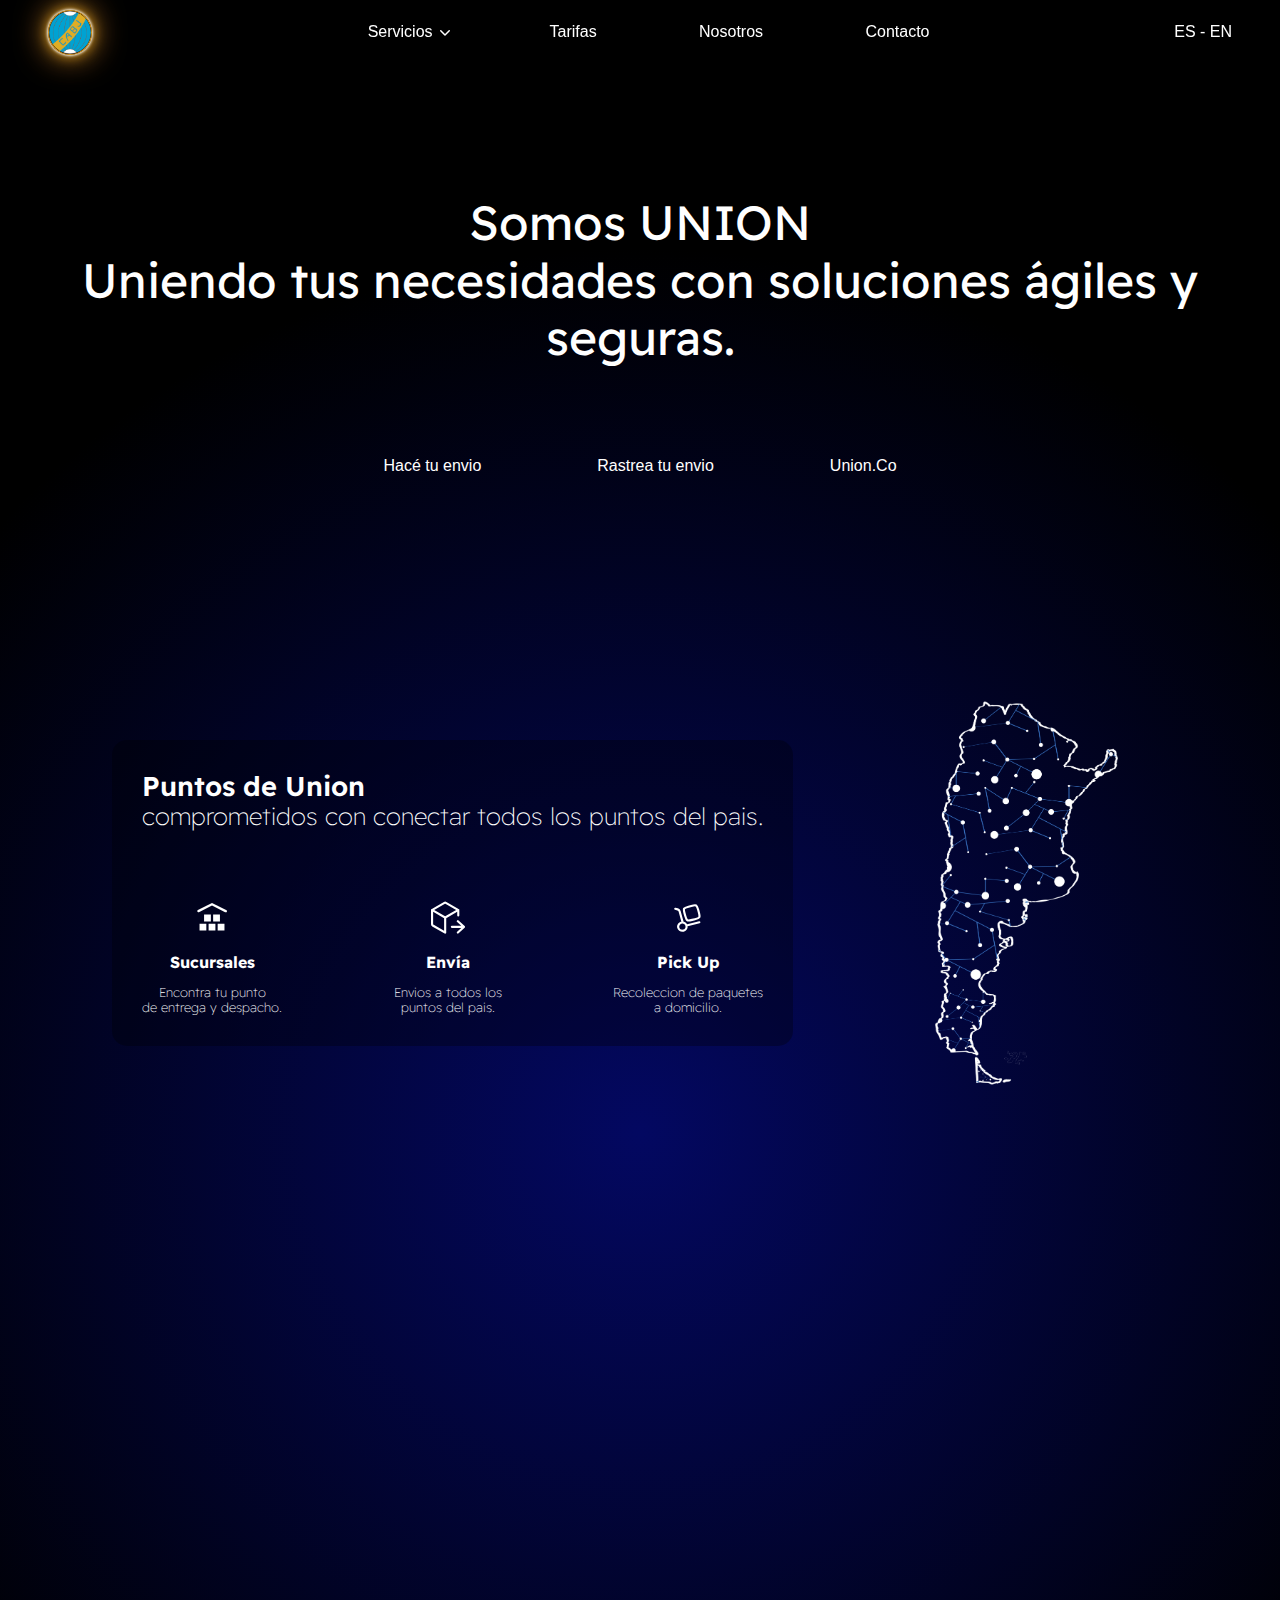
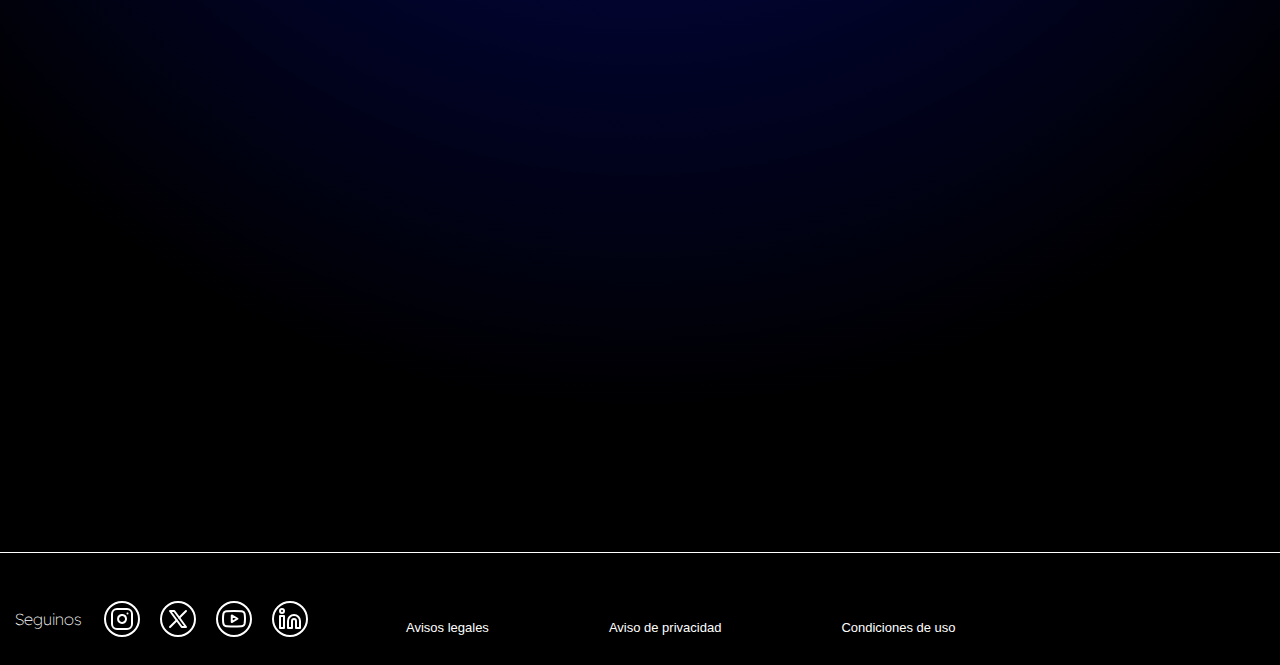
==== index.html @ 2d3d8836 "Landing Commit" ====
<!DOCTYPE html>
<html lang="en">

<head>
    <meta charset="UTF-8">
    <meta name="viewport" content="width=device-width, initial-scale=1">
    <link rel="preconnect" href="https://fonts.googleapis.com">
    <link rel="preconnect" href="https://fonts.gstatic.com" crossorigin>
    <link href="https://fonts.googleapis.com/css2?family=Readex+Pro:wght@160..700&display=swap" rel="stylesheet">  
    <link rel="stylesheet" href="https://cdnjs.cloudflare.com/ajax/libs/animate.css/4.1.1/animate.min.css"/>
    <link rel="stylesheet" href="https://cdnjs.cloudflare.com/ajax/libs/font-awesome/6.5.2/css/all.min.css" integrity="sha512-SnH5WK+bZxgPHs44uWIX+LLJAJ9/2PkPKZ5QiAj6Ta86w+fsb2TkcmfRyVX3pBnMFcV7oQPJkl9QevSCWr3W6A==" crossorigin="anonymous" referrerpolicy="no-referrer"/>    
    <link rel="stylesheet" href="/css/index.css">
    <script defer src="script.js"></script>
    <title>Union Homepage</title>
</head>

<body>

    <header class="header-main">

        <a href="#" title="Home" aria-label="home" class="header-logo">
            <img src="/media/img/logo.png" alt="">
        </a>

        <div class="navbar">
            <ul class="links">
                <li>
                    <button>
                        Servicios
                        <svg aria-hidden="true" height="16" viewBox="0 0 16 16" version="1.1" width="16">
                            <path
                                d="M12.78 5.22a.749.749 0 0 1 0 1.06l-4.25 4.25a.749.749 0 0 1-1.06 0L3.22 6.28a.749.749 0 1 1 1.06-1.06L8 8.939l3.72-3.719a.749.749 0 0 1 1.06 0Z">
                            </path>
                        </svg>
                    </button>
                        <div class="dropdown__wrapper">
                        <div class="dropdown">
                            <ul class="dropdown-list-items">
                                <li>
                                    <svg xmlns="http://www.w3.org/2000/svg" width="24" height="24" viewBox="0 0 256 256"><path fill="#000000" d="m221.76 69.66l-88-48.18a12 12 0 0 0-11.52 0l-88 48.18A12 12 0 0 0 28 80.18v95.64a12 12 0 0 0 6.24 10.52l88 48.18a11.95 11.95 0 0 0 11.52 0l88-48.18a12 12 0 0 0 6.24-10.52V80.18a12 12 0 0 0-6.24-10.52M126.08 28.5a3.94 3.94 0 0 1 3.84 0L216.67 76L178.5 96.89a4 4 0 0 0-.58-.4l-88-48.18Zm1.92 96L39.33 76l42.23-23.13l88.67 48.54Zm-89.92 54.8a4 4 0 0 1-2.08-3.5V83.29l88 48.16v94.91Zm179.84 0l-85.92 47v-94.85l40-21.89V152a4 4 0 0 0 8 0v-46.82l40-21.89v92.53a4 4 0 0 1-2.08 3.5Z"/></svg>
                                    <div class="item-title" onclick="window.open('/pages/envios.html')">
                                        <h3>Envios</h3>
                                    </div>
                                </li>
                                <li>
                                    <svg xmlns="http://www.w3.org/2000/svg" width="24" height="24" viewBox="0 0 48 48"><path fill="none" stroke="#000000" stroke-linecap="round" stroke-linejoin="round" d="M7.985 13.23c-.014.312-.047.619-.047.934a19.97 19.97 0 0 0 32.124 15.87Zm15.905 8.332l1.32-2.303"/><path fill="none" stroke="#000000" stroke-linecap="round" stroke-linejoin="round" d="M24.31 33.83S24 37.99 27.2 43.5H10.07a89 89 0 0 0 5.071-13.969M39.03 15.654a12.813 12.813 0 0 0-18.233-9.9"/><path fill="none" stroke="#000000" stroke-linecap="round" stroke-linejoin="round" d="M35.517 16.11a9.27 9.27 0 0 0-13.19-7.161"/><path fill="none" stroke="#000000" stroke-linecap="round" stroke-linejoin="round" d="M32.004 16.567a5.725 5.725 0 0 0-8.146-4.423"/><circle cx="25.744" cy="18.328" r="1.077" fill="none" stroke="#000000" stroke-linecap="round" stroke-linejoin="round"/></svg>
                                    <div class="item-title" onclick="window.open('/pages/seguimientos.html')">
                                        <h3>Seguimiento</h3>
                                    </div>
                                </li>
                            </ul>
                        </div>
                    </div>
                </li>

                <li>
                    <a href="/pages/tarifas.html" title="Tarifas">Tarifas</a>
                </li>

                <li>
                    <a href="/pages/nosotros.html" title="Nosotros">Nosotros</a>
                </li>

                <li>
                    <a href="/pages/contacto.html" title="Contacto">Contacto</a>
                </li>
            </ul>

        </div>

        <h4 id="language" style="color: white; font-size: 16px; font-weight: 100;">ES - EN</h4>

        <div class="toggle-btn">
            <i class="fa-solid fa-bars" style="color: #fafafa;"></i>        
        </div>

        <div class="responsive-menu">
            <li>
                <a href="/pages/envios.html" title="Envios">Envios</a>
            </li>
            <li>
                <a href="/pages/seguimientos.html" title="Seguimiento">Seguimiento</a>
            </li> 
            <li>
                <a href="/pages/tarifas.html" title="Tarifas">Tarifas</a>
            </li>
            <li>
                <a href="/pages/nosotros.html" title="Nosotros">Nosotros</a>
            </li>
            <li>
                <a href="/pages/contacto.html" title="Contacto">Contacto</a>
            </li>
            <li>
                <h4 style="font-size: 16px; font-weight: 100;">ES - EN</h4>
            </li>
        </div>


    </header>

    <section class="main1">

        <div class="main1-div1 hidden">
            <p>
                Somos <span>UNION</span><br> Uniendo tus necesidades con soluciones ágiles y seguras.
            </p>
        </div>
        <div class="main1-div2">
            <a class="animate__animated animate__fadeInLeft animate__delay-0.9s" href="/pages/envios.html">Hacé tu envio</a>
            <a class="animate__animated animate__fadeInLeft animate__delay-0.9s" href="/pages/seguimientos.html">Rastrea tu envio</a>
            <a class="animate__animated animate__fadeInLeft animate__delay-0.9s" href="/pages/seguimientos.html">Union.Co</a>
        </div>

    </section>

    <section class="main2">

        <div class="main2-div1">
            <div class="union-main2">
                <h6 style>
                    Puntos de Union
                    <p>
                        comprometidos con conectar todos los puntos del pais.
                    </p>
                </h6>
                <div class="icons2">
                    <ul>
                        <li>
                            <a href="/pages/nosotros.html">
                                <svg xmlns="http://www.w3.org/2000/svg" width="34" height="34" viewBox="0 0 15 15"><path fill="#ffffff" d="M13.5 5a.5.5 0 0 1-.22-.05L7.5 2L1.72 4.93A.514.514 0 0 1 1.28 4L7.5.92L13.72 4a.512.512 0 0 1-.22 1M5 10H2v3h3zm4 0H6v3h3zm4 0h-3v3h3zm-2-4H8v3h3zM7 6H4v3h3z"/></svg>
                            </a>
                            <h5>Sucursales</h5>
                            <p>Encontra tu punto<br> de entrega y despacho.</p>
                        </li>
                        <li>
                            <a href="/pages/envios.html">
                                <svg xmlns="http://www.w3.org/2000/svg" width="34" height="34" viewBox="0 0 24 24"><path fill="#ffffff" d="M9.126.64a1.75 1.75 0 0 1 1.75 0l8.25 4.762q.155.09.286.206a.75.75 0 0 1 .554.96q.035.17.035.35v3.332a.75.75 0 0 1-1.5 0V7.64l-7.75 4.474V22.36a.75.75 0 0 1-1.125.65l-8.75-5.052a1.75 1.75 0 0 1-.875-1.515V6.917q0-.179.035-.35a.75.75 0 0 1 .554-.96q.133-.117.286-.205zm.875 10.173l7.75-4.474l-7.625-4.402a.25.25 0 0 0-.25 0L2.251 6.34Zm-8.5-3.175v8.803c0 .09.048.172.125.216l7.625 4.402v-8.947Z"/><path fill="#ffffff" d="m21.347 17.5l-2.894-2.702a.75.75 0 1 1 1.023-1.096l4.286 4a.75.75 0 0 1 0 1.096l-4.286 4a.75.75 0 1 1-1.023-1.096L21.347 19h-6.633a.75.75 0 0 1 0-1.5z"/></svg>
                            </a>
                            <h5>Envía</h5>
                            <p>Envios a todos los<br> puntos del pais.</p>
                        </li>
                        <li>
                            <a href="/pages/envios.html">
                                <svg xmlns="http://www.w3.org/2000/svg" width="34" height="34" viewBox="0 0 24 24"><g fill="none"><path fill="#ffffff" d="M7.506 15.265a.75.75 0 0 0 1.446-.4zm-1.43-7.99l.724-.2zM4.705 5.92l-.2.723zM3.2 4.725a.75.75 0 1 0-.402 1.445zm16.988 11a.75.75 0 1 0-.378-1.451zm-9.991 1.834c.31 1.12-.37 2.303-1.574 2.616L9 21.626c1.977-.513 3.185-2.502 2.643-4.467zm-1.574 2.616c-1.212.315-2.428-.389-2.74-1.519l-1.446.4c.54 1.955 2.594 3.082 4.563 2.57zm-2.74-1.519c-.31-1.12.37-2.303 1.574-2.616l-.377-1.45c-1.977.513-3.186 2.502-2.643 4.467zm1.574-2.616c1.212-.315 2.428.389 2.74 1.519l1.446-.4c-.54-1.955-2.594-3.082-4.563-2.57zm1.494-1.175L6.8 7.075l-1.446.4l2.152 7.79zM4.904 5.197l-1.703-.472l-.402 1.445l1.704.473zM6.8 7.075a2.707 2.707 0 0 0-1.896-1.878l-.4 1.446c.425.118.742.44.85.831zm4.31 11.01l9.079-2.36l-.378-1.451l-9.079 2.36z"/><path stroke="#ffffff" stroke-width="1.5" d="M9.565 8.73c-.485-1.755-.727-2.633-.315-3.324c.411-.692 1.316-.927 3.126-1.398l1.92-.498c1.81-.47 2.715-.706 3.428-.307c.713.4.956 1.277 1.44 3.033l.515 1.862c.485 1.755.728 2.633.316 3.325c-.412.691-1.317.927-3.127 1.397l-1.92.499c-1.81.47-2.715.705-3.428.306c-.713-.4-.955-1.277-1.44-3.032z"/></g></svg>

                            </a>
                            <h5>Pick Up</h5>
                            <p>Recoleccion de paquetes<br> a domicilio.</p>
                        </li>
                    </ul>
                </div>
            </div>  
            <img src="/media/img/mapa.png" alt="">
        </div>
        <div class="main2-div2 hidden">
            <div class="carousel-main2">
                <h3>Union.Co</h3>
                <p>Servicios de mensajeria para e-commerce.<br> Quienes nos eligen</p>
                <div class="logos">
                    <svg xmlns="http://www.w3.org/2000/svg" width="72" height="72" viewBox="0 0 48 48"><ellipse cx="24" cy="24" fill="none" stroke="#ffffff" stroke-linecap="round" stroke-linejoin="round" rx="19.5" ry="12.978"/><path fill="none" stroke="#ffffff" stroke-linecap="round" stroke-linejoin="round" d="M9.704 15.53a20.8 20.8 0 0 0 6.386 1.866a23 23 0 0 0 4.546-.773"/><path fill="none" stroke="#ffffff" stroke-linecap="round" stroke-linejoin="round" d="M38.882 15.614a8.6 8.6 0 0 1-5.165 1.485c-3.335 0-6.225-2.199-9.215-2.199c-2.668 0-7.189 4.373-7.189 5.164s1.31 1.26 2.372.74c.621-.303 3.31-2.914 5.484-2.914s9.219 7.136 9.857 7.806c.989 1.038-.926 3.274-2.149 2.05s-3.41-3.162-3.41-3.162"/><path fill="none" stroke="#ffffff" stroke-linecap="round" stroke-linejoin="round" d="M43.4 22.683a24 24 0 0 0-8.547 2.692m-2.273 2.081c.989 1.037-.926 3.273-2.149 2.05s-2.581-2.513-2.581-2.513"/><path fill="none" stroke="#ffffff" stroke-linecap="round" stroke-linejoin="round" d="M30.135 29.215c.988 1.037-.927 3.273-2.15 2.05s-2.025-1.962-2.025-1.962"/><path fill="none" stroke="#ffffff" stroke-linecap="round" stroke-linejoin="round" d="M24.202 31.316a2.31 2.31 0 0 0 3.648-.186"/><path fill="none" stroke="#ffffff" stroke-linecap="round" stroke-linejoin="round" d="M24.202 31.316c.53-.697.49-3.182-2.244-2.688c.642-1.219.066-3.146-2.388-2.01a1.69 1.69 0 0 0-3.146-.658a1.455 1.455 0 0 0-2.8-.28c-.544 1.104.296 3.096 2.092 1.976c-.182 1.944.84 2.537 2.684 1.78c.099 1.91 1.367 1.745 2.273 1.3a1.938 1.938 0 0 0 3.529.58"/><path fill="none" stroke="#ffffff" stroke-linecap="round" stroke-linejoin="round" d="M4.67 22.279a18.3 18.3 0 0 1 9.064 3.214"/></svg>
                    <svg xmlns="http://www.w3.org/2000/svg" width="72" height="72" viewBox="0 0 24 24"><path d="M6.38 13.24v-4.2H7.4v6.8H6.39v-.63c-.46.47-1.1.75-1.81.75C3.12 15.96 2 14.9 2 13.3V9.04h1v4.2c0 1.09.74 1.8 1.7 1.8c.94 0 1.68-.73 1.68-1.8m2.76-4.2v2.46c.23-.21.51-.4.81-.53c.3-.12.63-.19.96-.19c1.46 0 2.59 1.16 2.59 2.59s-1.13 2.59-2.59 2.59c-.33 0-.66-.07-.96-.19c-.31-.13-.58-.32-.82-.55v.62h-.97v-6.8h.98m3.41 4.33c0-.96-.78-1.72-1.71-1.72c-.95 0-1.71.76-1.71 1.72c0 .95.75 1.72 1.71 1.72c.93 0 1.71-.77 1.71-1.72m3.91-2.58c1.44 0 2.49 1.1 2.49 2.57v.33h-4.04c.13.81.8 1.4 1.64 1.4c.58 0 1.06-.23 1.45-.73l.7.53a2.62 2.62 0 0 1-2.15 1.06c-1.49 0-2.64-1.11-2.64-2.59c0-1.39 1.09-2.57 2.55-2.57m-1.54 2.12h3.03c-.16-.76-.77-1.26-1.51-1.26c-.73 0-1.34.5-1.52 1.26m5.58.09v2.84h-1v-4.95h.97v.61c.24-.4.64-.65 1.19-.65H22v.91h-.41c-.64 0-1.09.5-1.09 1.24" fill="#ffffff"/></svg>
                    <svg xmlns="http://www.w3.org/2000/svg" width="72" height="72" viewBox="0 0 24 24"><path fill="#ffffff" d="M5.166 9.096a.02.02 0 0 0-.022.021c0 .396-.32.717-.713.717a.02.02 0 0 0-.021.022c0 .012.01.021.021.021c.394 0 .713.322.713.718q.002.02.022.021c.011 0 .021-.01.021-.021A.717.717 0 0 1 5.9 9.88a.021.021 0 0 0 0-.043a.716.716 0 0 1-.713-.718v-.002a.02.02 0 0 0-.006-.015a.02.02 0 0 0-.015-.006m-3.693.526L0 13.462h.48l.355-.922h1.782l.354.922h.481L1.98 9.622zm2.264.002v3.838h.491V9.624zm2.375 0v3.838h2.413v-.502H6.613v-1.19H8.19v-.477H6.613v-1.166h1.773v-.502zm-4.386.592l.698 1.82H1.028zm14.689.402a1.47 1.47 0 0 0-.966.366V10.7h-.491v2.763h.49c.002-.477 0-.955.002-1.433a.97.97 0 0 1 .965-.918zm4.18.007q-.079 0-.158.01c-.315.031-.606.175-.753.377a.7.7 0 0 0-.14.465c.007.2.066.357.233.496c.184.147.42.2.657.259c.311.067.426.095.546.186c.08.07.133.127.136.27c0 .25-.221.372-.42.41a.89.89 0 0 1-.894-.344l-.371.288c.33.382.777.505 1.09.5c.54-.01.891-.217 1.029-.534c.066-.153.063-.309.063-.38a.68.68 0 0 0-.267-.545c-.228-.177-.583-.228-.636-.242c-.437-.078-.658-.196-.697-.341c-.043-.192.102-.35.297-.411a.76.76 0 0 1 .857.277l.367-.247a1.17 1.17 0 0 0-.939-.494m2.387 0q-.079 0-.157.01c-.316.031-.607.175-.753.377a.7.7 0 0 0-.14.465c.006.2.065.357.233.496c.183.147.42.2.657.259c.31.067.426.095.545.186c.081.07.134.127.136.27c.001.25-.221.372-.42.41a.89.89 0 0 1-.894-.344l-.371.288c.33.382.777.505 1.09.5c.541-.01.891-.217 1.03-.534c.065-.153.062-.309.062-.38a.68.68 0 0 0-.267-.545c-.227-.177-.583-.228-.636-.242c-.437-.078-.658-.196-.696-.341c-.043-.192.101-.35.297-.411a.76.76 0 0 1 .857.277l.367-.247a1.17 1.17 0 0 0-.94-.494m-9.84.002a1.46 1.46 0 0 0-1.42 1.117a1.3 1.3 0 0 0-.041.327v2.833h.491v-1.813c.17.18.487.42.96.454a1.45 1.45 0 0 0 1.208-.627a1.457 1.457 0 0 0-1.199-2.292zm4.804 0a1.448 1.448 0 0 0-1.288 2.08c.255.53.811.87 1.412.833a1.45 1.45 0 0 0 1.012-.51l-.363-.291a.97.97 0 0 1-1.106.273a1.01 1.01 0 0 1-.602-.69h2.239l.002-.427a1.295 1.295 0 0 0-1.306-1.268m-9.2.08l1.062 1.377l-1.062 1.378h.581l.779-1.01l.778 1.01h.581l-1.062-1.378l1.062-1.378h-.581l-.778 1.01l-.779-1.01zm-3.825.015v2.74h.49v-2.74zm8.233.37a.96.96 0 0 1 .95.993a.963.963 0 0 1-.863.998a.96.96 0 0 1-1.034-.739c-.074-.382 0-.746.307-1.019a.96.96 0 0 1 .64-.233m4.79.015a.823.823 0 0 1 .819.755h-1.76a.964.964 0 0 1 .94-.755z"/></svg>
                    <svg xmlns="http://www.w3.org/2000/svg" width="72" height="72" viewBox="0 0 48 48"><path fill="none" stroke="#ffffff" stroke-linecap="round" stroke-linejoin="round" d="M15.624 11.327L4.417 22.167c-.56.475-.917 1.034-.917 1.832c0 .795.358 1.355.917 1.834L15.624 36.67c.072.073.141.103.2.103c.106 0 .18-.097.176-.21a.32.32 0 0 0-.098-.21c-2.63-3.268-4.544-7.016-4.544-12.315c0-5.302 1.913-9.124 4.544-12.394a.32.32 0 0 0 .098-.21c.004-.115-.07-.209-.176-.209c-.059 0-.129.028-.2.101m8.616-.916c-4.388 0-6.103 6.218-6.103 13.63s1.715 13.55 6.103 13.55c2.633 0 4.877-1.542 4.884-2.81a1.07 1.07 0 0 0-.338-.775c-1.248-1.205-1.736-2.41-1.74-3.474c-.008-2.03 1.753-3.542 3.377-3.542c2.232 0 3.548 1.754 3.548 4.026c0 2.153-.917 3.945-1.915 5.381a.33.33 0 0 0-.057.182c0 .112.067.205.166.205c.06 0 .131-.032.208-.11l11.21-10.838c.56-.478.917-1.039.917-1.833c0-.799-.358-1.357-.917-1.832l-11.21-10.841c-.076-.077-.147-.11-.208-.11c-.1 0-.166.094-.166.207c0 .058.017.123.057.182c.997 1.434 1.915 3.229 1.915 5.38c0 2.27-1.316 4.026-3.548 4.026c-1.624 0-3.385-1.511-3.377-3.542c.004-1.063.492-2.27 1.74-3.474c.233-.233.34-.497.338-.774c-.007-1.27-2.251-2.812-4.884-2.812"/></svg>
                    <svg xmlns="http://www.w3.org/2000/svg" width="72" height="72" viewBox="0 0 48 48"><path fill="none" stroke="#ffffff" stroke-linecap="round" stroke-linejoin="round" d="M7.5 42.5h33a2 2 0 0 0 2-2v-33a2 2 0 0 0-2-2h-33a2 2 0 0 0-2 2v33a2 2 0 0 0 2 2"/><g fill="none" stroke="#ffffff" stroke-linecap="round" stroke-linejoin="round"><rect width="4.202" height="5.568" x="28.632" y="24.049" rx="2.101" ry="2.101"/><path d="M25.142 26.15a2.1 2.1 0 0 1 2.101-2.101h0m-2.101 0v5.568m-8.097-8.405v8.405m6.108-2.101a2.1 2.1 0 0 1-2.102 2.1h0a2.1 2.1 0 0 1-2.1-2.1V26.15a2.1 2.1 0 0 1 2.1-2.101h0c1.16 0 2.102.94 2.102 2.1m-.001 3.468v-5.568m-8.084 2.749v.035a2.784 2.784 0 0 1-2.784 2.784h0A2.784 2.784 0 0 1 9.5 26.833v-2.837a2.784 2.784 0 0 1 2.784-2.784h0a2.784 2.784 0 0 1 2.784 2.784v.034m15.665-2.083v-3.564m3.168 4.941l3.152-3.152m-2.117 6.661H38.5"/></g></svg>
                    <svg xmlns="http://www.w3.org/2000/svg" width="72" height="72" viewBox="0 0 48 48"><path fill="none" stroke="#ffffff" stroke-linecap="round" stroke-linejoin="round" d="M13.987 29.856a20 20 0 0 1-1.784.63a19 19 0 0 1-2.39.572a8.7 8.7 0 0 1-1.971.145a5.3 5.3 0 0 1-2.114-.568a4.13 4.13 0 0 1-1.96-2.113a5.14 5.14 0 0 1-.11-2.923a11.9 11.9 0 0 1 1.85-4.098c.573-.847 1.218-1.642 1.872-2.428q.96-1.154 1.946-2.286a12.5 12.5 0 0 0-1.055 2.202a8.4 8.4 0 0 0-.476 1.91a4.3 4.3 0 0 0 .262 2.195a3.52 3.52 0 0 0 1.955 1.84a5.1 5.1 0 0 0 1.894.302a14 14 0 0 0 2.974-.441q1.635-.377 3.254-.819C24.72 22.184 44.5 16.86 44.5 16.86s-22.854 9.82-30.513 12.996"/></svg>
                    <svg xmlns="http://www.w3.org/2000/svg" width="72" height="72" viewBox="0 0 48 48"><path fill="none" stroke="#ffffff" stroke-linecap="round" stroke-linejoin="round" d="M18.637 18.574C7.825 1.672.005 28.354 7.408 37.44c1.992 2.444 4.476-.096 3.798-2.491c-3.302-11.65-.336-11.838 3.43-4.696c3.093 5.87 11.938 13.457 16.208-1.143c2.968-10.148 7.582-10.052 7.431-3.92c-.255 10.42 2.598 8.595 4.492 3.349c3.456-9.579-6.007-28.958-13.678-12.7c-2.935 6.22-4.41 12.181-10.452 2.735"/></svg>
                    <svg xmlns="http://www.w3.org/2000/svg" width="72" height="72" viewBox="0 0 24 24"><path fill="#ffffff" d="m19.817 10.28l.046 2.694h-.023l-.78-2.693h-1.283v3.392h.848l-.046-2.785h.023l.836 2.785h1.227v-3.392zm-16.15 0l-.641 3.428h.928l.47-3.118h.023l.459 3.118h.916l-.63-3.427zm5.181 0l-.424 2.614h-.023l-.424-2.613H6.58l-.069 3.427h.86l.023-3.083h.011l.573 3.083h.871l.573-3.083h.023l.023 3.083h.86l-.08-3.427zm-7.266 2.454a.5.5 0 0 1 .011.252c-.023.114-.103.229-.332.229c-.218 0-.344-.126-.344-.31v-.332H0v.264c0 .768.607.997 1.25.997c.618 0 1.134-.218 1.214-.78c.046-.298.012-.492 0-.561c-.16-.722-1.467-.929-1.559-1.33a.5.5 0 0 1 0-.183c.023-.115.104-.23.31-.23s.32.127.32.31v.206h.86v-.24c0-.745-.676-.86-1.157-.86c-.608 0-1.112.206-1.204.757a1.04 1.04 0 0 0 .012.458c.137.71 1.364.917 1.536 1.352m11.152 0c.034.08.022.184.011.253c-.023.114-.103.229-.332.229c-.218 0-.344-.126-.344-.31v-.332h-.917v.264c0 .756.596.985 1.238.985c.619 0 1.123-.206 1.203-.779c.046-.298.012-.481 0-.562c-.137-.71-1.433-.928-1.524-1.318a.5.5 0 0 1 0-.183c.023-.115.103-.23.31-.23c.194 0 .32.127.32.31v.206h.848v-.24c0-.745-.665-.86-1.146-.86c-.607 0-1.1.195-1.192.757c-.023.149-.023.286.012.458c.137.71 1.34.905 1.513 1.352m2.888.459c.24 0 .31-.16.332-.252c.012-.035.012-.092.012-.126V10.28h.87v2.464c0 .069 0 .195-.01.23c-.058.641-.562.847-1.193.847c-.63 0-1.134-.206-1.192-.848c0-.034-.011-.16-.011-.229V10.28h.87v2.533c0 .046 0 .091.012.126c0 .091.07.252.31.252m7.152-.034c.252 0 .332-.16.355-.253c.011-.034.011-.091.011-.126v-.493h-.355v-.504H24v.917c0 .069 0 .115-.011.23c-.058.63-.597.847-1.204.847s-1.146-.217-1.203-.848c-.012-.114-.012-.16-.012-.229v-1.444c0-.057.012-.172.012-.23c.08-.641.596-.847 1.203-.847s1.135.206 1.203.848c.012.103.012.229.012.229v.115h-.86v-.195s0-.08-.011-.126c-.012-.08-.08-.252-.344-.252c-.252 0-.32.16-.344.252c-.011.045-.011.103-.011.16v1.57c0 .046 0 .092.011.126c0 .092.092.253.333.253"/></svg>
                    <svg xmlns="http://www.w3.org/2000/svg" width="72" height="72" viewBox="0 0 48 48"><path fill="none" stroke="#ffffff" stroke-linecap="round" stroke-linejoin="round" d="m30.227 12.859l-7.566 4.332l10.523 17.95H43.5zm-9.138 7.765l-7.565 4.333l5.97 10.184h10.243zm-9.024 7.259L4.5 32.216l1.715 2.925h10.174z"/></svg>
                    <svg xmlns="http://www.w3.org/2000/svg" width="72" height="72" viewBox="0 0 24 24"><path fill="#ffffff" d="M18.903 5.954L17.17 13.03l-1.739-7.076h-5.099v2.613C9.72 6.28 7.56 5.706 5.558 5.674C3.12 5.641.563 6.701.469 9.936h3.373c0-.977.747-1.536 1.588-1.523c1.032-.008 1.508.434 1.533 1.124c-.036.597-.387 1.014-1.525 1.014H4.303V12.9h1.03c.584 0 1.399.319 1.431 1.155c.04.995-.652 1.435-1.501 1.443c-1.517-.053-1.763-1.225-1.763-2.23H0c.015.677-.151 5.091 5.337 5.059c2.629.025 4.464-1.085 5.003-2.613v2.342h3.455v-7.632l1.867 7.634h3.018l1.875-7.626v7.634H24V5.954zm-8.561 7.06c-.429-.893-1.034-1.284-1.376-1.407c.714-.319 1.09-.751 1.376-1.614z"/></svg>
                    </div>
                </div>
            </div>
        </div>

    </section>

    <section class="main3 hidden">
        <h3>Nuestra flota</h3>
        <div class="transport-main3">
            <div>
                <figure>
                    <a href="/pages/envios.html"><img src="/media/img/moto.jpg" alt="Lavender Fields"></a>
                </figure>
                <div class="photo-preview">
                    <h2>Distancias cortas</h2>
                    <p>
                        Cargas de hasta 50kg para una distancia maxima de 30km.
                    </p>
                </div>
            </div>
            <div>
                <figure>
                    <a href="/pages/envios.html"><img src="/media/img/camioneta.jpg" alt="Snowy Mountains"></a>
                </figure>
                <div class="photo-preview">
                    <h2>Distancias medias</h2>
                    <p>
                        Cargas de hasta 200kg para una distancia maxima de 200km.
                    </p>
                </div>
            </div>
            <div>
                <figure>
                    <a href="/pages/envios.html"><img src="/media/img/camiones.jpg" alt="Wooden Bridge"></a>
                </figure>
                <div class="photo-preview">
                    <h2>Distancias largas</h2>
                    <p>
                        Cargas de hasta 700kg y con palets, con envios a todo el pais.
                    </p>
                </div>
            </div>
            <div>
                <figure>
                    <a href="/pages/envios.html"><img src="/media/img/avion.jpg" alt="Autumn Forest"></a>
                </figure>
                <div class="photo-preview">
                    <h2>Transporte aereo</h2>
                    <p>
                        Cargas de hasta 1tn y con palets, con envios a todo el pais.
                    </p>
                </div>
            </div>
        </div>
    </section>

    <footer class="footer border-highlight">

        <div class="social-media-container">
            <div>
                <h4>Seguinos</h4>
            </div>
            <button class="social-media-button">
                <svg xmlns="http://www.w3.org/2000/svg" width="24" height="24" viewBox="0 0 24 24" fill="none" stroke="white" stroke-width="2" stroke-linecap="round" stroke-linejoin="round" class="feather feather-instagram"><rect x="2" y="2" width="20" height="20" rx="5" ry="5"></rect><path d="M16 11.37A4 4 0 1 1 12.63 8 4 4 0 0 1 16 11.37z"></path><line x1="17.5" y1="6.5" x2="17.51" y2="6.5"></line></svg>
            </button>
            <button class="social-media-button">
                <svg xmlns="http://www.w3.org/2000/svg" class="icon icon-tabler icon-tabler-brand-x" width="24" height="24" viewBox="0 0 24 24" stroke-width="2" stroke="white" fill="none" stroke-linecap="round" stroke-linejoin="round"><path stroke="none" d="M0 0h24v24H0z" fill="none"/><path d="M4 4l11.733 16h4.267l-11.733 -16z" /><path d="M4 20l6.768 -6.768m2.46 -2.46l6.772 -6.772" /></svg>
            </button>
            <button class="social-media-button">
                <svg xmlns="http://www.w3.org/2000/svg" width="24" height="24" viewBox="0 0 24 24" fill="none" stroke="white" stroke-width="2" stroke-linecap="round" stroke-linejoin="round" class="feather feather-youtube"><path d="M22.54 6.42a2.78 2.78 0 0 0-1.94-2C18.88 4 12 4 12 4s-6.88 0-8.6.46a2.78 2.78 0 0 0-1.94 2A29 29 0 0 0 1 11.75a29 29 0 0 0 .46 5.33A2.78 2.78 0 0 0 3.4 19c1.72.46 8.6.46 8.6.46s6.88 0 8.6-.46a2.78 2.78 0 0 0 1.94-2 29 29 0 0 0 .46-5.25 29 29 0 0 0-.46-5.33z"></path><polygon points="9.75 15.02 15.5 11.75 9.75 8.48 9.75 15.02"></polygon></svg>
            </button>
            <button class="social-media-button">
                <svg xmlns="http://www.w3.org/2000/svg" width="24" height="24" viewBox="0 0 24 24" fill="none" stroke="white" stroke-width="2" stroke-linecap="round" stroke-linejoin="round" class="feather feather-linkedin"><path d="M16 8a6 6 0 0 1 6 6v7h-4v-7a2 2 0 0 0-2-2 2 2 0 0 0-2 2v7h-4v-7a6 6 0 0 1 6-6z"></path><rect x="2" y="9" width="4" height="12"></rect><circle cx="4" cy="4" r="2"></circle></svg>
            </button>
        </div>

        <a href="">Avisos legales</a>
        <a href="">Aviso de privacidad</a>
        <a href="">Condiciones de uso</a>
        
    </footer>

</body>

</html>
---- css/index.css ----
/*----------Default Values----------*/
:root {
    --navbar-height: 64px;
    --font-size: 16px;
    --background: #030861;
    --dropdown-background: #ffffff;
    --gray-hover: #171717;
    --link-navbar: #ffffff;
    --link-navbar-hover: #000000;
    --white: #ffffff;
    --white-border: #ffffff;  
}

* {
    margin: 0;
    padding: 0;
    box-sizing: border-box;
}

html{
    scroll-behavior: smooth;
}

body {
    font-family: Arial, Helvetica, sans-serif;
    font-size: var(--font-size);
    background: radial-gradient(circle, rgba(3,8,97,1) 0%, rgba(0,0,0,1) 68%);
}
/*----------Default Values----------*/

/*----------Header Section---------*/
.header-main {
    position: sticky;
    top: 0;
    left: 0;
    display: flex;
    justify-content: space-between;
    height: var(--navbar-height);
    padding: 0px 3rem;
    align-items: center;
    z-index: 1;
    backdrop-filter: blur(10px);
}

.navbar {
    display: flex;
    align-items: center;
}

.header-logo > img{
    cursor: pointer;
    display: flex;
    align-items: center;
    height: 45px;
    border: 0.1rem #D9981E solid;
    border-radius: 100%;
    box-shadow:
    0 0 .2rem #fff,
    0 0 .2rem #fff,
    0 0 2rem #D9981E,
    0 0 0.8rem #D9981E,
    0 0 2.8rem #260F17,
    inset 0 0 1.3rem #260F17;
    overflow: hidden;
}

/*---Dropdown Menu---*/
.links > li > button {
    color: var(--link-navbar);
    text-decoration: none;
    border: none;
    cursor: pointer;
    z-index: 1;
    margin-right: -0.25rem;
    align-items: center;
    min-height: 2.25rem;
    font-size: var(--font-size);
    gap: 0.25rem;
    font-family: 'Open Sans', sans-serif;
    flex-wrap: nowrap;
    border-radius: 10rem;
    padding: 0.25rem 0.6125rem;
    white-space: nowrap;
    background: none;
    display: flex;
    position: relative;
    transition: all 0.2s ease-in-out;
}

.links > li > button > svg {
    margin-top: 2px;
    fill: var(--link-navbar);
    transition: all 0.2s ease-in-out;
}

.links > li:hover > button > svg {
    fill: var(--link-navbar-hover);
    rotate: 180deg;
}

.links > li:hover > button {
    color: var(--link-navbar-hover);
    background: var(--white);
}

.links > li:hover .dropdown, 
.links > li:focus-within .dropdown {
    display: block;
}

@keyframes fadeIn {
    from {
        opacity: 0;
        transform: scale(0.99)
        translateY(-0.7em);
        transform-origin: top;
    }
    to {
        opacity: 1;
        transform: scale(1) translateY(0);
    }
}

.dropdown__wrapper {
    position: absolute;
    top: 0;
    left: 0;
    padding-top: 3.75rem;
}

.dropdown {
    border-radius: 0.5rem;
    background: var(--white); 
    display: none;
    padding: 0.5rem;
    width: 100%;
    max-width: 36rem;
    border: 1px solid var(--white-border);
    box-shadow:
        0 50px 100px -20px rgba(0, 0, 0, .12),
        0 30px 60px -30px rgba(0, 0, 0, .15);
    z-index: 2;
    animation: fadeIn 0.2s ease-in-out;
}

.dropdown-list-items {
    list-style-type: none;
    display: grid;
    width: 100%;
    grid-template-columns: 1fr 1fr;
}

.dropdown-list-items > li {
    display: flex;
    padding: 0.5rem;
    gap: 0.1rem;
    width: 100%;
    transition: all 0.2s ease-in-out;
    border-radius: 0.375rem;
    align-items: center;
}

.dropdown-list-items > li:hover {
    background: rgba(0, 0, 0, 0.4);
}

.dropdown-list-items > li > svg {
    stroke: var(--link-navbar-hover);
    stroke-width: 1px;
    width: 1.5rem;
    height: 1.5rem;
}

.item-title > h3 {
    font-weight: 500;
    font-size: 0.875rem;
    color: var(--link-navbar-hover);
}
/*---Dropdown Menu---*/

.links {
    margin-left: 2rem;
    display: flex;
    flex-direction: row;
    list-style-type: none;
    align-items: center;
    gap: 5rem;
}

.links > li {
    display: flex;
    position: relative;
    cursor: pointer;
    align-items: center;
    min-height: 2.25rem;
}

.links > li > a {
    color: var(--link-navbar);
    font-size: var(--font-size);
    text-decoration: none;
    padding: 0.5rem 0.7rem;
}

.links > li > a:hover {
    color: var(--link-navbar-hover);
    background: var(--white);
    border-radius: 10rem;
    transition: all 0.2s ease-in-out;
}

.toggle-btn {
    display: none;
    cursor: pointer;
}

.responsive-menu {
    display: none;
    position: absolute;
    list-style-type: none;
    right: 2rem;
    top: 70px;
    height: 0;
    width: 300px;
    z-index: 1;
    border-radius: 10px;
    background: rgba(255, 255, 255, 1);
    overflow: hidden;
    transition: height 0.5s cubic-bezier(0.175, 0.885, 0.32, 1.275);
}

.responsive-menu a {
    text-decoration: none;
    padding: 1rem;
    color: #000000;
    font-size: var(--font-size);
    font-weight: 500;
    text-decoration: none;
    display: flex;
    align-items: center;
    justify-content: center;
}

.responsive-menu a:hover {
    background: rgba(0, 0, 0, 0.2);
    border-radius: 10rem;
    transition: all 0.2s ease-in-out;
}

.responsive-menu h4 {
    color: #000000;
    font-weight: 500;
    display: flex;
    justify-content: center;
    align-items: center;
}

.responsive-menu.open {
    height: 240px;
}
/*----------Header Section---------*/

/*----------Main Sections----------*/
.main1{
    display: flex;
    flex-wrap: wrap;
    flex-direction: column;
    justify-content: flex-start;
    margin-top: 80px;
    margin-bottom: 13rem;
}

.send-anchor {
    color: #fff;
    text-decoration: none;
}

.main1-div1 {
    display: flex;
    justify-content: center;
    padding: 50px;
    margin-bottom: 30px;
    color: var(--white);
}

.main1-div1 > p{
    font-family: "Readex Pro", sans-serif;
    font-size: 3rem;
    font-weight: 400;
    font-style: normal;
    font-optical-sizing: auto;
    font-variation-settings:
    "HEXP" 0;
    line-height: 1.2;
    text-align: center;
}

.main1-div2 {
    display: flex;
    justify-content: center;
    gap: 6rem;
}

.main1-div2 > a {
    text-decoration: none;
    color: var(--white);
    padding: 10px;
}

.main1-div2 > a:hover {
    text-decoration: none;
    color: var(--white);
    border: 1px solid rgb(215, 216, 221, 0.3);
    border-radius: 10px;
    padding: 10px;
    background: rgba(0, 0, 0, 0.3);
    backdrop-filter: blur(10px);
}

.main2 {
    display: flex;
    flex-direction: column;
    justify-content: flex-start;
    margin-top: 80px;
}

.main2 > div > p {
    font-family: "Readex Pro", sans-serif;
    font-size: 2rem;
    font-weight: 300;
    font-style: normal;
    font-optical-sizing: auto;
    font-variation-settings:
    "HEXP" 0;
    line-height: 1.2;
}

.main2-div1 {
    display: flex;
    flex-wrap: wrap;
    justify-content: space-evenly;
    align-items: center;
    color: var(--link-navbar);
    border: 1px solid radial-gradient(circle, rgba(3,8,97,1) 0%, rgba(0,0,0,1) 68%);
    border-radius: 10%;
    margin: 0px 20px 80px 20px;
    font-size: 2.2rem;
    line-height: 1.2;
}

.main2-div1 img {
    height: 400px;
}

.union-main2 {
    background: rgba(0, 0, 0, 0.3);
    border-radius: 15px;
    padding: 30px;
}

.union-main2 h6 {
    font-weight: 600;
    font-size: 1.7rem;
    font-family: "Readex Pro", sans-serif;
}

.union-main2 p {
    font-weight: 100;
    font-size: 1.5rem;
    font-family: "Readex Pro", sans-serif;
}

.icons2 {
    padding-top: 70px;
    font-weight: 100;
    font-size: 1.2rem;
    font-family: "Readex Pro", sans-serif;
}

.icons2 ul {
    display: flex;
    justify-content: space-between;
}

.icons2 li {
    list-style-type: none;
    display: flex;
    flex-direction: column;
    align-items: center;
    gap: .8rem;
}

.icons2 svg:hover {
    background-color: rgba(255, 255, 255, 0.3);
    border-radius: 5px;
}

.icons2 p {
    display: block;
    flex-direction: column;
    font-size: 0.8rem;
    text-align: center;
}

.main2-div2 {
    display: flex;
    flex-wrap: wrap;
    flex-direction: row-reverse;
    justify-content: space-evenly;
    align-items: center;
    color: var(--link-navbar);
    backdrop-filter: blur(10px);
    border: 1px solid radial-gradient(circle, rgba(3,8,97,1) 0%, rgba(0,0,0,1) 68%);
    border-radius: 10%;
    margin: 80px 20px 80px 20px;
    font-size: 2.2rem;
    font-weight: 100;
    line-height: 1.2;
}

.carousel-main2 h3 {
    text-align: center;
    font-family: "Readex Pro", sans-serif;
    font-weight: 400;
}

.carousel-main2 p {
    font-weight: 100;
    font-family: "Readex Pro", sans-serif;
    text-align: center;
}

.swiper {
    margin-top: 30px;
}

.main3 h3 {
    text-align: center;
    font-family: "Readex Pro", sans-serif;
    font-weight: 400;
    font-size: 2rem;
    color: #ffffff;
    padding-top: 70px;
}

.transport-main3 {
    display: flex;
    flex-wrap: wrap;
    margin: 50px auto;
    justify-content: center;
    max-width: 1200px;
    gap: 1.5rem;
}

.transport-main3 div {
    max-width: 100%;
    width: 250px;
    cursor: pointer;
    position: relative;
    display: block;
    transition: all 0.4s ease-in-out;
    overflow: hidden;
    border-radius: 1rem;
    box-shadow: rgba(100, 100, 111, 0.2);
}

.transport-main3 div h2 {
    margin: 0 0 0.5rem 0;
    font-size: 1.2rem;
    font-weight: 400;
    transition: color 0.3s ease-out;
    font-family: "Readex Pro", sans-serif;
    color: white;
}

.transport-main3 div p {
    color: white;
    font-weight: 200;
    font-family: "Readex Pro", sans-serif;
}

.transport-main3 div img {
    max-width: 100%;
    transform-origin: center;
    transition: transform 0.4s ease-in-out;
    height: 100%;
    overflow: hidden;
    object-fit: cover;
}

.transport-main3 div:hover img {
    transform: scale(1.5);
}

.photo-preview {
    padding: 1.5rem;
    background: rgba(0, 0, 0, 0.3);
}

.transport-main3 figure {
    width: 100%;
    height: 14rem;
    overflow: hidden;
}

.hidden {
    opacity: 0;
    transition: all 4s;
}

.show {
    opacity: 1 ;
}

@media (prefers-reduced-motion) {
    .hidden {
        transition: none;
    }
}
/*----------Main Sections----------*/

/*----------Footer Section----------*/
.footer {
    display: flex;
    margin-top: 80px;
}

.footer {
    border-top: 1px solid white;
}

.social-media-container {
    display: flex;
    flex-direction: row;
    justify-content: flex-start;
    flex-wrap: wrap;
    gap: 1.5rem;
    padding: 50px 0px 30px 15px;
}

.social-media-container > div {
    align-content: center;
}

.social-media-container > div > h4 {
    color: var(--white);
    font-size: 1rem;
    font-weight: 100;
    font-family: "Readex Pro", sans-serif;
}

.social-media-button {
    width: 2rem;
    height: 2rem;
    border: none;
    background: transparent;
    border-radius: 50%;
    outline: 2px solid white;
    cursor: pointer;
    transition: all 0.3s;
    display: grid;
    place-items: center;
}

.social-media-button:hover {
    outline-offset: 3px;
    transition: all 0.3s;
}

.social-media-button img {
    transition: all 0.3s;
}

.social-media-button:hover img {
    transform: scale(1.15);
}

.social-media-button:hover:nth-child(2) {
    background:  radial-gradient(
        circle at 30% 107%, #fdf497 0%, 
        #fdf497 5%, #fd5949 45%,
        #d6249f 60%,#285AEB 90%
    ); 
}

.social-media-button:hover:nth-child(3) {
    background-color: #ffffff;
}

.social-media-button:hover:nth-child(3) svg {
    stroke: #0F1419;
}

.social-media-button:hover:nth-child(4) {
    background-color: #e52d27;
}

.social-media-button:hover:nth-child(5) {
    background-color: #0A66C2;
}

footer a {
    color: var(--white);
    font-size: small;
    align-self: flex-end;
    padding: 0 20px 30px 100px;
    text-decoration: none;
    display: flex;
    flex-wrap: wrap;
}
/*----------Footer Section----------*/

/*----------Media Queries----------*/
@media (max-width: 992px) {

    .header-main {
        padding: 1.3rem 5%;
    }
}

@media screen and (max-width: 768px) {

    :root {
        font-size: 12px;
    }

    .header-main {
        display: flex;
        justify-content: space-between;
    }

    .navbar {
        position: absolute;
        display: none;
        top: 100%;
        left: 0;
        width: 100%;
        height: 17.7rem;
        justify-content: center;
        backdrop-filter: blur(10px);
        box-shadow:0 .5rem 1rem rgba(0, 0, 0, .1);
        transition: .3s ease;
    }
    
    #language {
        display: none;
    }

    .toggle-btn {
        display: block;
    }

    .responsive-menu {
        display: block;
    }

    .div2-one {
        display: flex;
        flex-direction: column;
        justify-content: flex-start;
    }

    .div2-one > a {
        gap: 0;
        text-align: center;
    }

}

@media screen and (max-width: 576px) {
    .responsive-menu {
        left: 2rem;
        width: unset;
    }
}
/*----------Media Queries----------*/
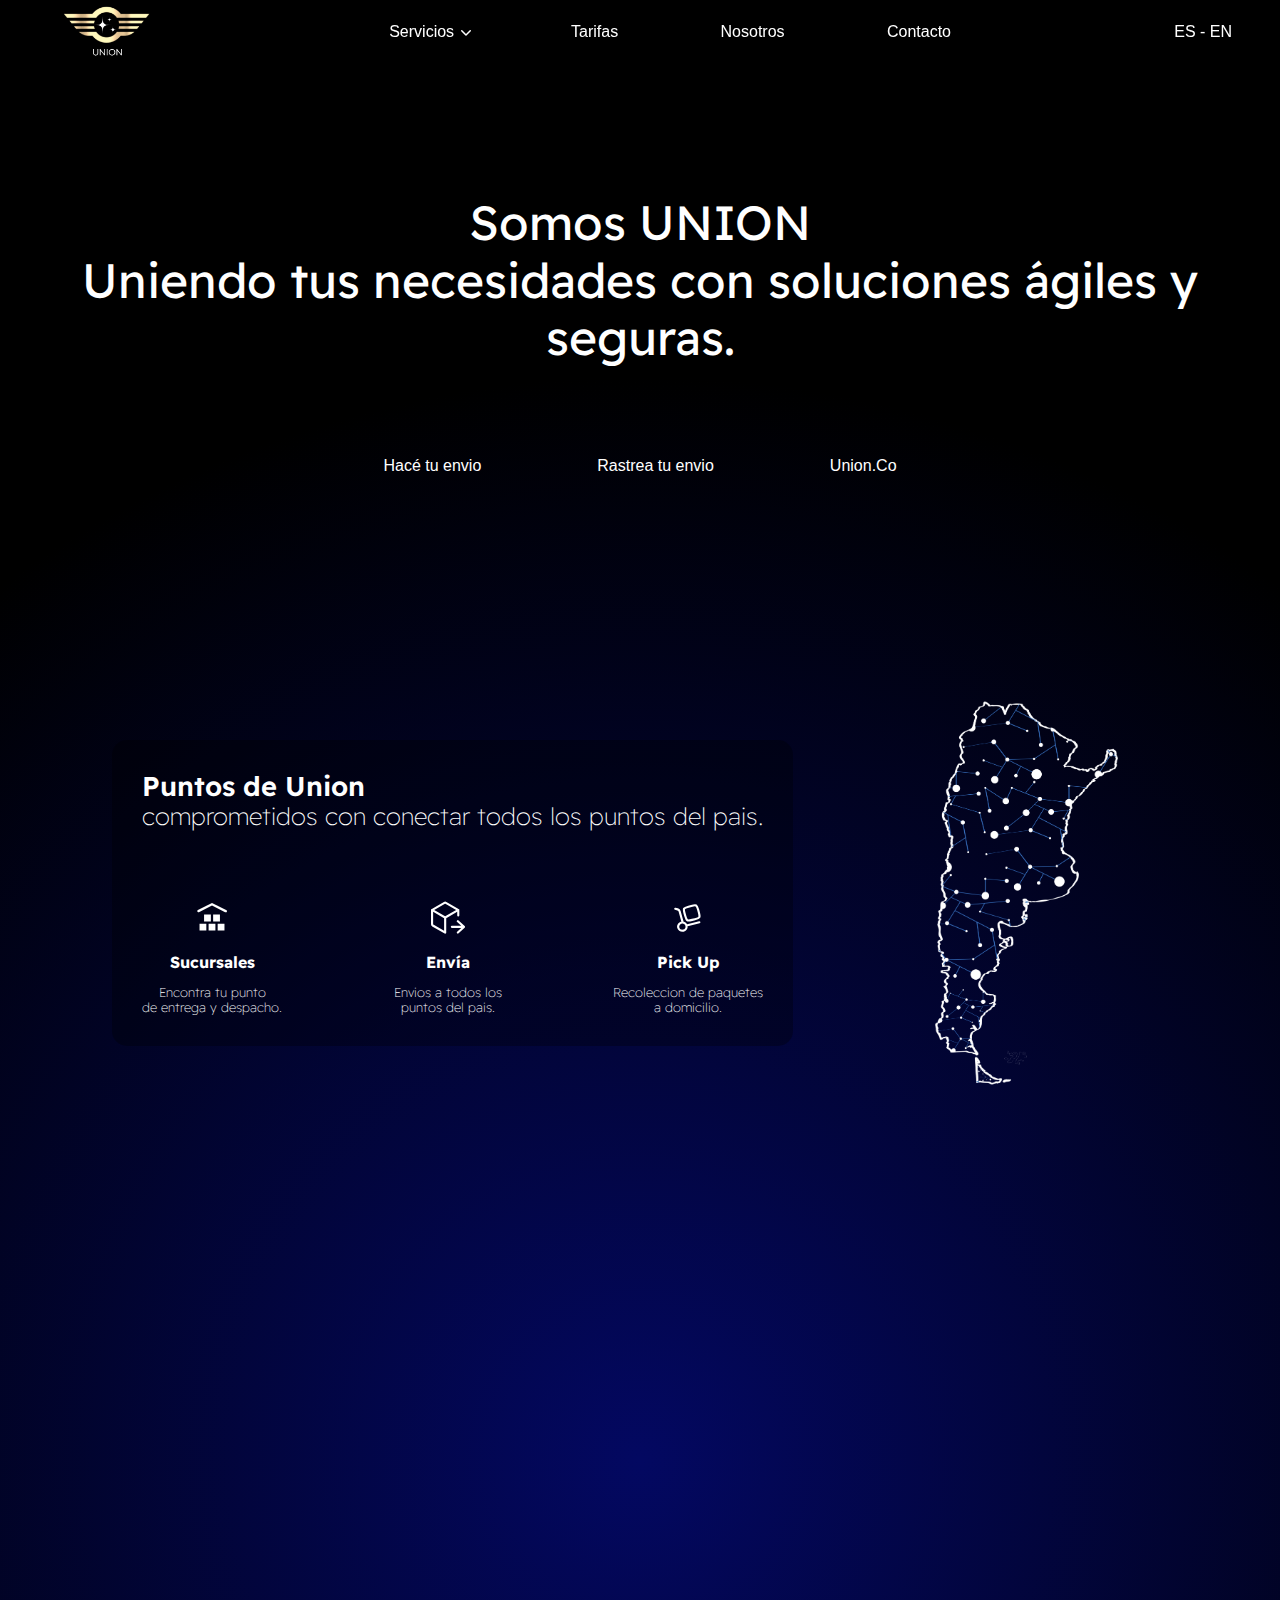
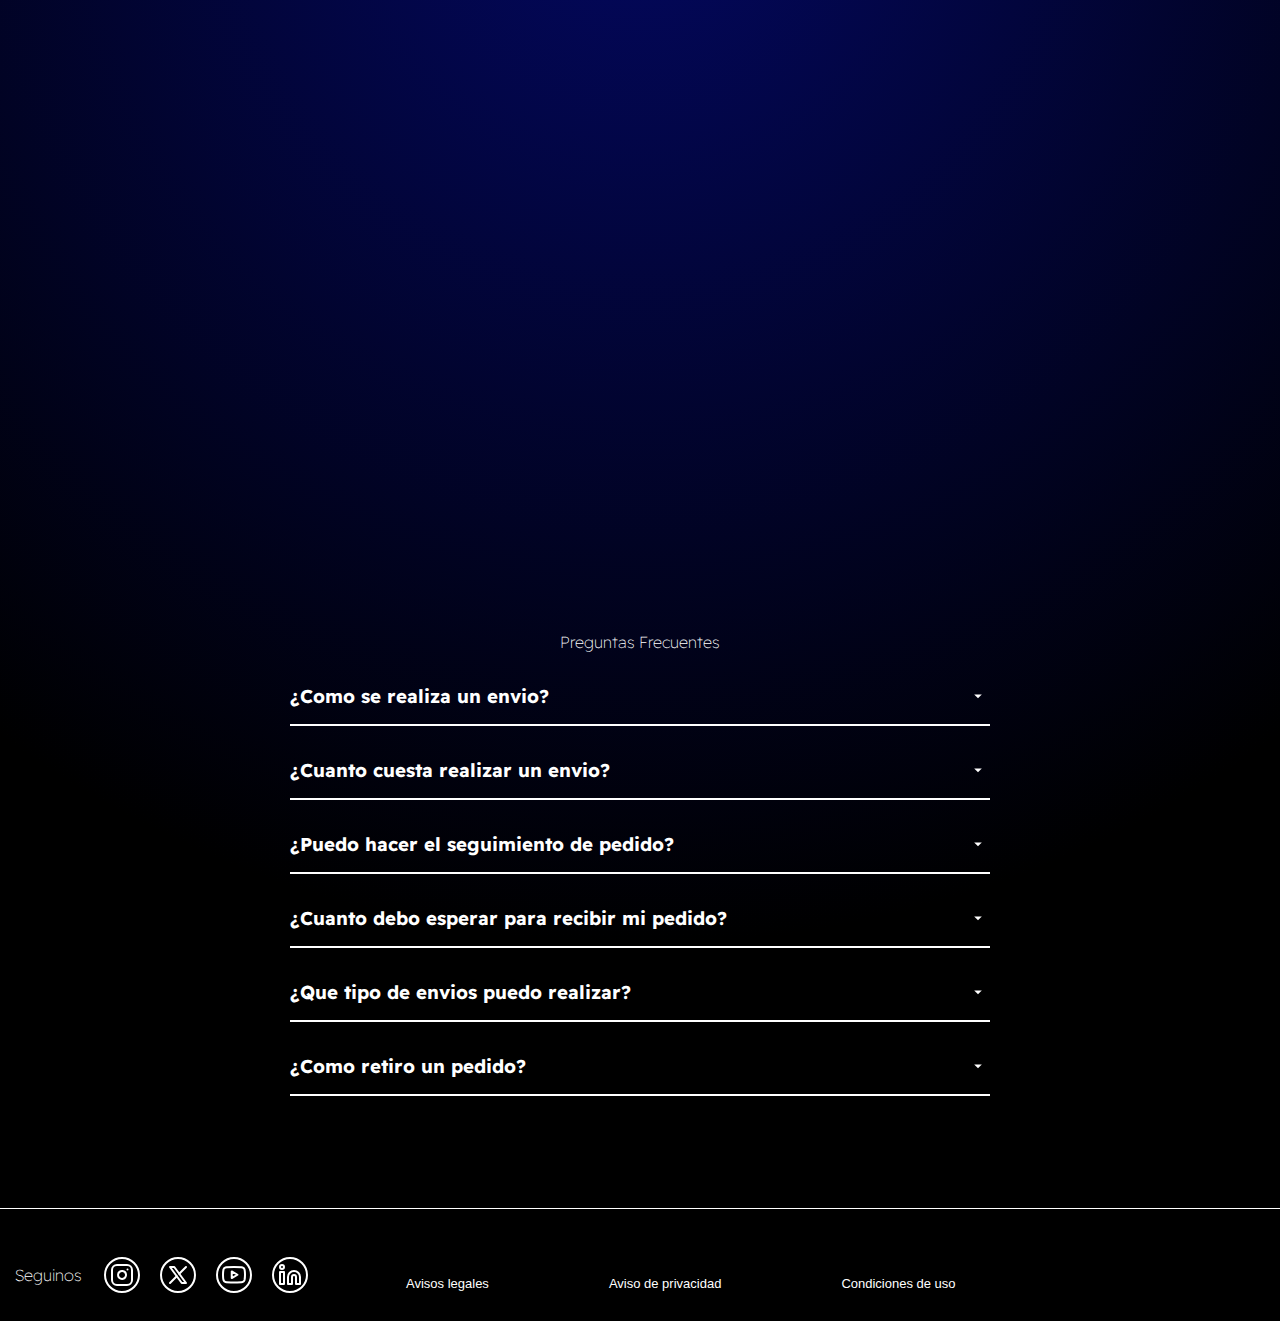
==== commit 8636efee: "Landing Page y Home Page terminadas" ====
--- a/index.html
+++ b/index.html
@@ -4,12 +4,13 @@
 <head>
     <meta charset="UTF-8">
     <meta name="viewport" content="width=device-width, initial-scale=1">
+    <link rel="icon" type="image/favicon" href="/media/img/logo.ico" sizes="256x256"> 
     <link rel="preconnect" href="https://fonts.googleapis.com">
     <link rel="preconnect" href="https://fonts.gstatic.com" crossorigin>
     <link href="https://fonts.googleapis.com/css2?family=Readex+Pro:wght@160..700&display=swap" rel="stylesheet">  
     <link rel="stylesheet" href="https://cdnjs.cloudflare.com/ajax/libs/animate.css/4.1.1/animate.min.css"/>
     <link rel="stylesheet" href="https://cdnjs.cloudflare.com/ajax/libs/font-awesome/6.5.2/css/all.min.css" integrity="sha512-SnH5WK+bZxgPHs44uWIX+LLJAJ9/2PkPKZ5QiAj6Ta86w+fsb2TkcmfRyVX3pBnMFcV7oQPJkl9QevSCWr3W6A==" crossorigin="anonymous" referrerpolicy="no-referrer"/>    
-    <link rel="stylesheet" href="/css/index.css">
+    <link rel="stylesheet" href="/css/style.css">
     <script defer src="script.js"></script>
     <title>Union Homepage</title>
 </head>
@@ -224,6 +225,84 @@
         </div>
     </section>
 
+    <section class="main4">
+        <div>
+            <h2`>Preguntas Frecuentes</h3>
+        </div>
+        <div class="faq">
+            <div class="question">
+                <h3>¿Como se realiza un envio?</h3>
+                <svg xmlns="http://www.w3.org/2000/svg" width="24" height="24" viewBox="0 0 24 24">
+                    <path fill="#ffffff" d="M12 14.308L8.192 10.5h7.616z"/>
+                </svg>
+            </div>
+            <div class="answer">
+                <p>Para realizar un envio lo que tenes que realizar es ir a la seccion de <strong>Envios</strong> desde la solapa Servicios. Una vez obtengas el <strong>Codigo de Envio</strong> que se te asignará, podes acercarte a una de nuestras sucursales para despachar tu pedido.
+                </p>
+            </div>
+        </div>
+        <div class="faq">
+            <div class="question">
+                <h3>¿Cuanto cuesta realizar un envio?</h3>
+                <svg xmlns="http://www.w3.org/2000/svg" width="24" height="24" viewBox="0 0 24 24">
+                    <path fill="#ffffff" d="M12 14.308L8.192 10.5h7.616z"/>
+                </svg>
+            </div>
+            <div class="answer">
+                <p>Tenemos diferentes tarifas segun el peso de lo que desees enviar y que tan lejos se encuentre el destino. No te preocupes, desde la seccion <strong>Tarifas</strong> vas a poder obtener toda la informacion sobre costos.
+                </p>
+            </div>
+        </div>
+        <div class="faq">
+            <div class="question">
+                <h3>¿Puedo hacer el seguimiento de pedido?</h3>
+                <svg xmlns="http://www.w3.org/2000/svg" width="24" height="24" viewBox="0 0 24 24">
+                    <path fill="#ffffff" d="M12 14.308L8.192 10.5h7.616z"/>
+                </svg>
+            </div>
+            <div class="answer">
+                <p>¡Si! Tenes que ingresar a la seccion <strong>Seguimiento</strong>, una vez alli tenes que ingresar los datos de tu pedido incluyendo el <strong>Codigo de envio</strong>
+                </p>
+            </div>
+        </div>
+        <div class="faq">
+            <div class="question">
+                <h3>¿Cuanto debo esperar para recibir mi pedido?</h3>
+                <svg xmlns="http://www.w3.org/2000/svg" width="24" height="24" viewBox="0 0 24 24">
+                    <path fill="#ffffff" d="M12 14.308L8.192 10.5h7.616z"/>
+                </svg>
+            </div>
+            <div class="answer">
+                <p>Depende la distancia en la que se encuentre el destino. Tambien tenemos diferentes tipos de transporte segun tus necesidades.
+                </p>
+            </div>
+        </div>
+        <div class="faq">
+            <div class="question">
+                <h3>¿Que tipo de envios puedo realizar?</h3>
+                <svg xmlns="http://www.w3.org/2000/svg" width="24" height="24" viewBox="0 0 24 24">
+                    <path fill="#ffffff" d="M12 14.308L8.192 10.5h7.616z"/>
+                </svg>
+            </div>
+            <div class="answer">
+                <p>Realizamos envios de todo tipo, desde documentos importantes hasta paquetes voluminosos a cualquier provincia del pais. Desde la seccion <Strong>Envios</Strong> podras visulizar toda la informacion sobre el tipo de envio y la modalidad de transporte.
+                </p>
+            </div>
+        </div>
+        <div class="faq">
+            <div class="question">
+                <h3>¿Como retiro un pedido?</h3>
+                <svg xmlns="http://www.w3.org/2000/svg" width="24" height="24" viewBox="0 0 24 24">
+                    <path fill="#ffffff" d="M12 14.308L8.192 10.5h7.616z"/>
+                </svg>
+            </div>
+            <div class="answer">
+                <p>Para retirar un pedido en alguna de nuestras sucursales tenes que presentar el numero de <strong>PIN</strong> vinculado al <strong>Codigo de Envio</strong> del pedido realizado. Una vez presentado esto, se validara el origen del pedido para que lo puedas retirar.
+                </p>
+            </div>
+        </div>
+    </section>
+
     <footer class="footer border-highlight">
 
         <div class="social-media-container">
--- a/css/style.css
+++ b/css/style.css
@@ -0,0 +1,738 @@
+/*----------Default Values----------*/
+:root {
+    --navbar-height: 64px;
+    --font-size: 16px;
+    --background: #030861;
+    --dropdown-background: #ffffff;
+    --gray-hover: #171717;
+    --link-navbar: #ffffff;
+    --link-navbar-hover: #000000;
+    --white: #ffffff;
+    --white-border: #ffffff;  
+}
+
+* {
+    margin: 0;
+    padding: 0;
+    padding-left: 0;
+    box-sizing: border-box;
+}
+
+html{
+    scroll-behavior: smooth;
+}
+
+body {
+    font-family: Arial, Helvetica, sans-serif;
+    font-size: var(--font-size);
+    background: radial-gradient(circle, rgba(3,8,97,1) 0%, rgba(0,0,0,1) 68%);
+}
+/*----------Default Values----------*/
+
+/*----------Header Section---------*/
+.header-main {
+    position: sticky;
+    top: 0;
+    left: 0;
+    display: flex;
+    justify-content: space-between;
+    height: var(--navbar-height);
+    padding: 0px 3rem;
+    align-items: center;
+    z-index: 1;
+    backdrop-filter: blur(10px);
+}
+
+.navbar {
+    display: flex;
+    align-items: center;
+}
+
+.header-logo > img{
+    cursor: pointer;
+    display: flex;
+    align-items: center;
+    height: 80px;
+}
+
+/*---Dropdown Menu---*/
+.links > li > button {
+    color: var(--link-navbar);
+    text-decoration: none;
+    border: none;
+    cursor: pointer;
+    z-index: 1;
+    margin-right: -0.25rem;
+    align-items: center;
+    min-height: 2.25rem;
+    font-size: var(--font-size);
+    gap: 0.25rem;
+    font-family: 'Open Sans', sans-serif;
+    flex-wrap: nowrap;
+    border-radius: 10rem;
+    padding: 0.25rem 0.6125rem;
+    white-space: nowrap;
+    background: none;
+    display: flex;
+    position: relative;
+    transition: all 0.2s ease-in-out;
+}
+
+.links > li > button > svg {
+    margin-top: 2px;
+    fill: var(--link-navbar);
+    transition: all 0.2s ease-in-out;
+}
+
+.links > li:hover > button > svg {
+    fill: var(--link-navbar-hover);
+    rotate: 180deg;
+}
+
+.links > li:hover > button {
+    color: var(--link-navbar-hover);
+    background: var(--white);
+}
+
+.links > li:hover .dropdown, 
+.links > li:focus-within .dropdown {
+    display: block;
+}
+
+@keyframes fadeIn {
+    from {
+        opacity: 0;
+        transform: scale(0.99)
+        translateY(-0.7em);
+        transform-origin: top;
+    }
+    to {
+        opacity: 1;
+        transform: scale(1) translateY(0);
+    }
+}
+
+.dropdown__wrapper {
+    position: absolute;
+    top: 0;
+    left: 0;
+    padding-top: 3.75rem;
+}
+
+.dropdown {
+    border-radius: 0.5rem;
+    background: var(--white); 
+    display: none;
+    padding: 0.5rem;
+    width: 100%;
+    max-width: 36rem;
+    border: 1px solid var(--white-border);
+    box-shadow:
+        0 50px 100px -20px rgba(0, 0, 0, .12),
+        0 30px 60px -30px rgba(0, 0, 0, .15);
+    z-index: 2;
+    animation: fadeIn 0.2s ease-in-out;
+}
+
+.dropdown-list-items {
+    list-style-type: none;
+    display: grid;
+    width: 100%;
+    grid-template-columns: 1fr 1fr;
+}
+
+.dropdown-list-items > li {
+    display: flex;
+    padding: 0.5rem;
+    gap: 0.1rem;
+    width: 100%;
+    transition: all 0.2s ease-in-out;
+    border-radius: 0.375rem;
+    align-items: center;
+}
+
+.dropdown-list-items > li:hover {
+    background: rgba(0, 0, 0, 0.4);
+}
+
+.dropdown-list-items > li > svg {
+    stroke: var(--link-navbar-hover);
+    stroke-width: 1px;
+    width: 1.5rem;
+    height: 1.5rem;
+}
+
+.item-title > h3 {
+    font-weight: 500;
+    font-size: 0.875rem;
+    color: var(--link-navbar-hover);
+}
+/*---Dropdown Menu---*/
+
+.links {
+    display: flex;
+    flex-direction: row;
+    list-style-type: none;
+    align-items: center;
+    gap: 5rem;
+}
+
+.links > li {
+    display: flex;
+    position: relative;
+    cursor: pointer;
+    align-items: center;
+    min-height: 2.25rem;
+}
+
+.links > li > a {
+    color: var(--link-navbar);
+    font-size: var(--font-size);
+    text-decoration: none;
+    padding: 0.5rem 0.7rem;
+}
+
+.links > li > a:hover {
+    color: var(--link-navbar-hover);
+    background: var(--white);
+    border-radius: 10rem;
+    transition: all 0.2s ease-in-out;
+}
+
+.toggle-btn {
+    display: none;
+    cursor: pointer;
+}
+
+.responsive-menu {
+    display: none;
+    position: absolute;
+    list-style-type: none;
+    right: 2rem;
+    top: 70px;
+    height: 0;
+    width: 300px;
+    z-index: 1;
+    border-radius: 10px;
+    background: rgba(255, 255, 255, 1);
+    overflow: hidden;
+    transition: height 0.5s cubic-bezier(0.175, 0.885, 0.32, 1.275);
+}
+
+.responsive-menu a {
+    text-decoration: none;
+    padding: 1rem;
+    color: #000000;
+    font-size: var(--font-size);
+    font-weight: 500;
+    text-decoration: none;
+    display: flex;
+    align-items: center;
+    justify-content: center;
+}
+
+.responsive-menu a:hover {
+    background: rgba(0, 0, 0, 0.2);
+    border-radius: 10rem;
+    transition: all 0.2s ease-in-out;
+}
+
+.responsive-menu h4 {
+    color: #000000;
+    font-weight: 500;
+    display: flex;
+    justify-content: center;
+    align-items: center;
+}
+
+.responsive-menu.open {
+    height: 240px;
+}
+/*----------Header Section---------*/
+
+/*----------Main Sections----------*/
+.main1{
+    display: flex;
+    flex-wrap: wrap;
+    flex-direction: column;
+    justify-content: flex-start;
+    margin-top: 80px;
+    margin-bottom: 13rem;
+}
+
+.send-anchor {
+    color: #fff;
+    text-decoration: none;
+}
+
+.main1-div1 {
+    display: flex;
+    justify-content: center;
+    padding: 50px;
+    margin-bottom: 30px;
+    color: var(--white);
+}
+
+.main1-div1 > p{
+    font-family: "Readex Pro", sans-serif;
+    font-size: 3rem;
+    font-weight: 400;
+    font-style: normal;
+    font-optical-sizing: auto;
+    font-variation-settings:
+    "HEXP" 0;
+    line-height: 1.2;
+    text-align: center;
+}
+
+.main1-div2 {
+    display: flex;
+    justify-content: center;
+    gap: 6rem;
+}
+
+.main1-div2 > a {
+    text-decoration: none;
+    color: var(--white);
+    padding: 10px;
+}
+
+.main1-div2 > a:hover {
+    text-decoration: none;
+    color: var(--white);
+    border: 1px solid rgb(215, 216, 221, 0.3);
+    border-radius: 10px;
+    padding: 10px;
+    background: rgba(0, 0, 0, 0.3);
+    backdrop-filter: blur(10px);
+}
+
+.main2 {
+    display: flex;
+    flex-direction: column;
+    justify-content: flex-start;
+    margin-top: 80px;
+}
+
+.main2 > div > p {
+    font-family: "Readex Pro", sans-serif;
+    font-size: 2rem;
+    font-weight: 300;
+    font-style: normal;
+    font-optical-sizing: auto;
+    font-variation-settings:
+    "HEXP" 0;
+    line-height: 1.2;
+}
+
+.main2-div1 {
+    display: flex;
+    flex-wrap: wrap;
+    justify-content: space-evenly;
+    align-items: center;
+    color: var(--link-navbar);
+    border: 1px solid radial-gradient(circle, rgba(3,8,97,1) 0%, rgba(0,0,0,1) 68%);
+    border-radius: 10%;
+    margin: 0px 20px 80px 20px;
+    font-size: 2.2rem;
+    line-height: 1.2;
+}
+
+.main2-div1 img {
+    height: 400px;
+}
+
+.union-main2 {
+    background: rgba(0, 0, 0, 0.3);
+    border-radius: 15px;
+    padding: 30px;
+}
+
+.union-main2 h6 {
+    font-weight: 600;
+    font-size: 1.7rem;
+    font-family: "Readex Pro", sans-serif;
+}
+
+.union-main2 p {
+    font-weight: 100;
+    font-size: 1.5rem;
+    font-family: "Readex Pro", sans-serif;
+}
+
+.icons2 {
+    padding-top: 70px;
+    font-weight: 100;
+    font-size: 1.2rem;
+    font-family: "Readex Pro", sans-serif;
+}
+
+.icons2 ul {
+    display: flex;
+    justify-content: space-between;
+}
+
+.icons2 li {
+    list-style-type: none;
+    display: flex;
+    flex-direction: column;
+    align-items: center;
+    gap: .8rem;
+}
+
+.icons2 svg:hover {
+    background-color: rgba(255, 255, 255, 0.3);
+    border-radius: 5px;
+}
+
+.icons2 p {
+    display: block;
+    flex-direction: column;
+    font-size: 0.8rem;
+    text-align: center;
+}
+
+.main2-div2 {
+    display: flex;
+    flex-wrap: wrap;
+    flex-direction: row-reverse;
+    justify-content: space-evenly;
+    align-items: center;
+    color: var(--link-navbar);
+    backdrop-filter: blur(10px);
+    border: 1px solid radial-gradient(circle, rgba(3,8,97,1) 0%, rgba(0,0,0,1) 68%);
+    border-radius: 10%;
+    margin: 80px 20px 80px 20px;
+    font-size: 2.2rem;
+    font-weight: 100;
+    line-height: 1.2;
+}
+
+.carousel-main2 h3 {
+    text-align: center;
+    font-family: "Readex Pro", sans-serif;
+    font-weight: 400;
+}
+
+.carousel-main2 p {
+    font-weight: 100;
+    font-family: "Readex Pro", sans-serif;
+    text-align: center;
+}
+
+.swiper {
+    margin-top: 30px;
+}
+
+.main3 h3 {
+    text-align: center;
+    font-family: "Readex Pro", sans-serif;
+    font-weight: 400;
+    font-size: 2rem;
+    color: #ffffff;
+    padding-top: 70px;
+}
+
+.transport-main3 {
+    display: flex;
+    flex-wrap: wrap;
+    margin: auto;
+    margin-top: 50px;
+    margin-bottom: 7rem;
+    justify-content: center;
+    max-width: 1200px;
+    gap: 1.5rem;
+}
+
+.transport-main3 div {
+    max-width: 100%;
+    width: 250px;
+    cursor: pointer;
+    position: relative;
+    display: block;
+    transition: all 0.4s ease-in-out;
+    overflow: hidden;
+    border-radius: 1rem;
+    box-shadow: rgba(100, 100, 111, 0.2);
+}
+
+.transport-main3 div h2 {
+    margin: 0 0 0.5rem 0;
+    font-size: 1.2rem;
+    font-weight: 400;
+    transition: color 0.3s ease-out;
+    font-family: "Readex Pro", sans-serif;
+    color: white;
+}
+
+.transport-main3 div p {
+    color: white;
+    font-weight: 200;
+    font-family: "Readex Pro", sans-serif;
+}
+
+.transport-main3 div img {
+    max-width: 100%;
+    transform-origin: center;
+    transition: transform 0.4s ease-in-out;
+    height: 100%;
+    overflow: hidden;
+    border-radius: 1rem;
+    object-fit: cover;
+}
+
+.transport-main3 div:hover img {
+    transform: scale(.9);
+}
+
+.photo-preview {
+    padding: 1.5rem;
+    background: rgba(0, 0, 0, 0.3);
+}
+
+.transport-main3 figure {
+    width: 100%;
+    height: 14rem;
+    overflow: hidden;
+}
+
+
+.main4 {
+    margin: 10rem 100px 7rem 100px;
+    color: #ffffff;
+    font-family: "Readex Pro", sans-serif;
+    font-weight: 100;
+    display: flex;
+    flex-direction: column;
+    align-items: center;
+}
+
+.main4 h2 {
+    font-size: 1.5rem;
+}
+
+.faq {
+    max-width: 700px;
+    margin-top: 2rem;
+    padding-bottom: 1rem;
+    border-bottom: 2px solid #ffffff;
+    cursor: pointer;
+    display: flex;
+    flex-direction: column;
+}
+
+.question {
+    display: flex;
+    justify-content: space-between;
+    align-items: center;
+}
+
+.question h3 {
+    font-family: 1.8rem;
+}
+
+.answer {
+    max-height: 0;
+    overflow: hidden;
+    transition: max-height 1s ease;
+}
+
+.answer p {
+    padding-top: 1rem;
+    line-height: 1.6;
+    font-size: 1rem;
+}
+
+.faq.active .answer {
+    max-height: 300px;
+    animation: fade 1s ease-in-out;
+}
+
+.faq.active svg {
+    transform: rotate(180deg);
+}
+
+svg {
+    transition: transform 0.05s ease-in;
+}
+
+@keyframes fade {
+    from {
+        opacity: 0;
+        transform: translateY(-10px);
+    } to {
+        opacity: 1;
+        transform: translateY(0px);
+    }
+}
+
+.hidden {
+    opacity: 0;
+    transition: all 4s;
+}
+
+.show {
+    opacity: 1 ;
+}
+
+@media (prefers-reduced-motion) {
+    .hidden {
+        transition: none;
+    }
+}
+/*----------Main Sections----------*/
+
+/*----------Footer Section----------*/
+.footer {
+    display: flex;
+    flex-wrap: wrap;
+    text-align: center;
+    margin-top: 80px;
+    border-top: 1px solid white;
+}
+
+.social-media-container {
+    display: flex;
+    flex-direction: row;
+    justify-content: flex-start;
+    flex-wrap: wrap;
+    gap: 1.5rem;
+    padding: 50px 0px 30px 15px;
+}
+
+.social-media-container > div {
+    align-content: center;
+}
+
+.social-media-container > div > h4 {
+    color: var(--white);
+    font-size: 1rem;
+    font-weight: 100;
+    font-family: "Readex Pro", sans-serif;
+}
+
+.social-media-button {
+    width: 2rem;
+    height: 2rem;
+    border: none;
+    background: transparent;
+    border-radius: 50%;
+    outline: 2px solid white;
+    cursor: pointer;
+    transition: all 0.3s;
+    display: grid;
+    place-items: center;
+}
+
+.social-media-button:hover {
+    outline-offset: 3px;
+    transition: all 0.3s;
+}
+
+.social-media-button img {
+    transition: all 0.3s;
+}
+
+.social-media-button:hover img {
+    transform: scale(1.15);
+}
+
+.social-media-button:hover:nth-child(2) {
+    background:  radial-gradient(
+        circle at 30% 107%, #fdf497 0%, 
+        #fdf497 5%, #fd5949 45%,
+        #d6249f 60%,#285AEB 90%
+    ); 
+}
+
+.social-media-button:hover:nth-child(3) {
+    background-color: #ffffff;
+}
+
+.social-media-button:hover:nth-child(3) svg {
+    stroke: #0F1419;
+}
+
+.social-media-button:hover:nth-child(4) {
+    background-color: #e52d27;
+}
+
+.social-media-button:hover:nth-child(5) {
+    background-color: #0A66C2;
+}
+
+footer a {
+    display: flex;
+    align-self: flex-end;
+    flex-wrap: wrap;
+    color: var(--white);
+    font-size: small;
+    padding: 0 20px 30px 100px;
+    text-decoration: none;
+}
+/*----------Footer Section----------*/
+
+/*----------Media Queries----------*/
+@media (max-width: 992px) {
+
+    .header-main {
+        padding: 1.3rem 5%;
+    }
+}
+
+@media screen and (max-width: 768px) {
+
+    :root {
+        font-size: 12px;
+    }
+
+    .header-main {
+        display: flex;
+        justify-content: space-between;
+    }
+
+    .navbar {
+        position: absolute;
+        display: none;
+        top: 100%;
+        left: 0;
+        width: 100%;
+        height: 17.7rem;
+        justify-content: center;
+        backdrop-filter: blur(10px);
+        box-shadow:0 .5rem 1rem rgba(0, 0, 0, .1);
+        transition: .3s ease;
+    }
+    
+    #language {
+        display: none;
+    }
+
+    .toggle-btn {
+        display: block;
+    }
+
+    .responsive-menu {
+        display: block;
+    }
+
+    .div2-one {
+        display: flex;
+        flex-direction: column;
+        justify-content: flex-start;
+    }
+
+    .div2-one > a {
+        gap: 0;
+        text-align: center;
+    }
+
+}
+
+@media screen and (max-width: 576px) {
+    .responsive-menu {
+        left: 2rem;
+        width: unset;
+    }
+}
+/*----------Media Queries----------*/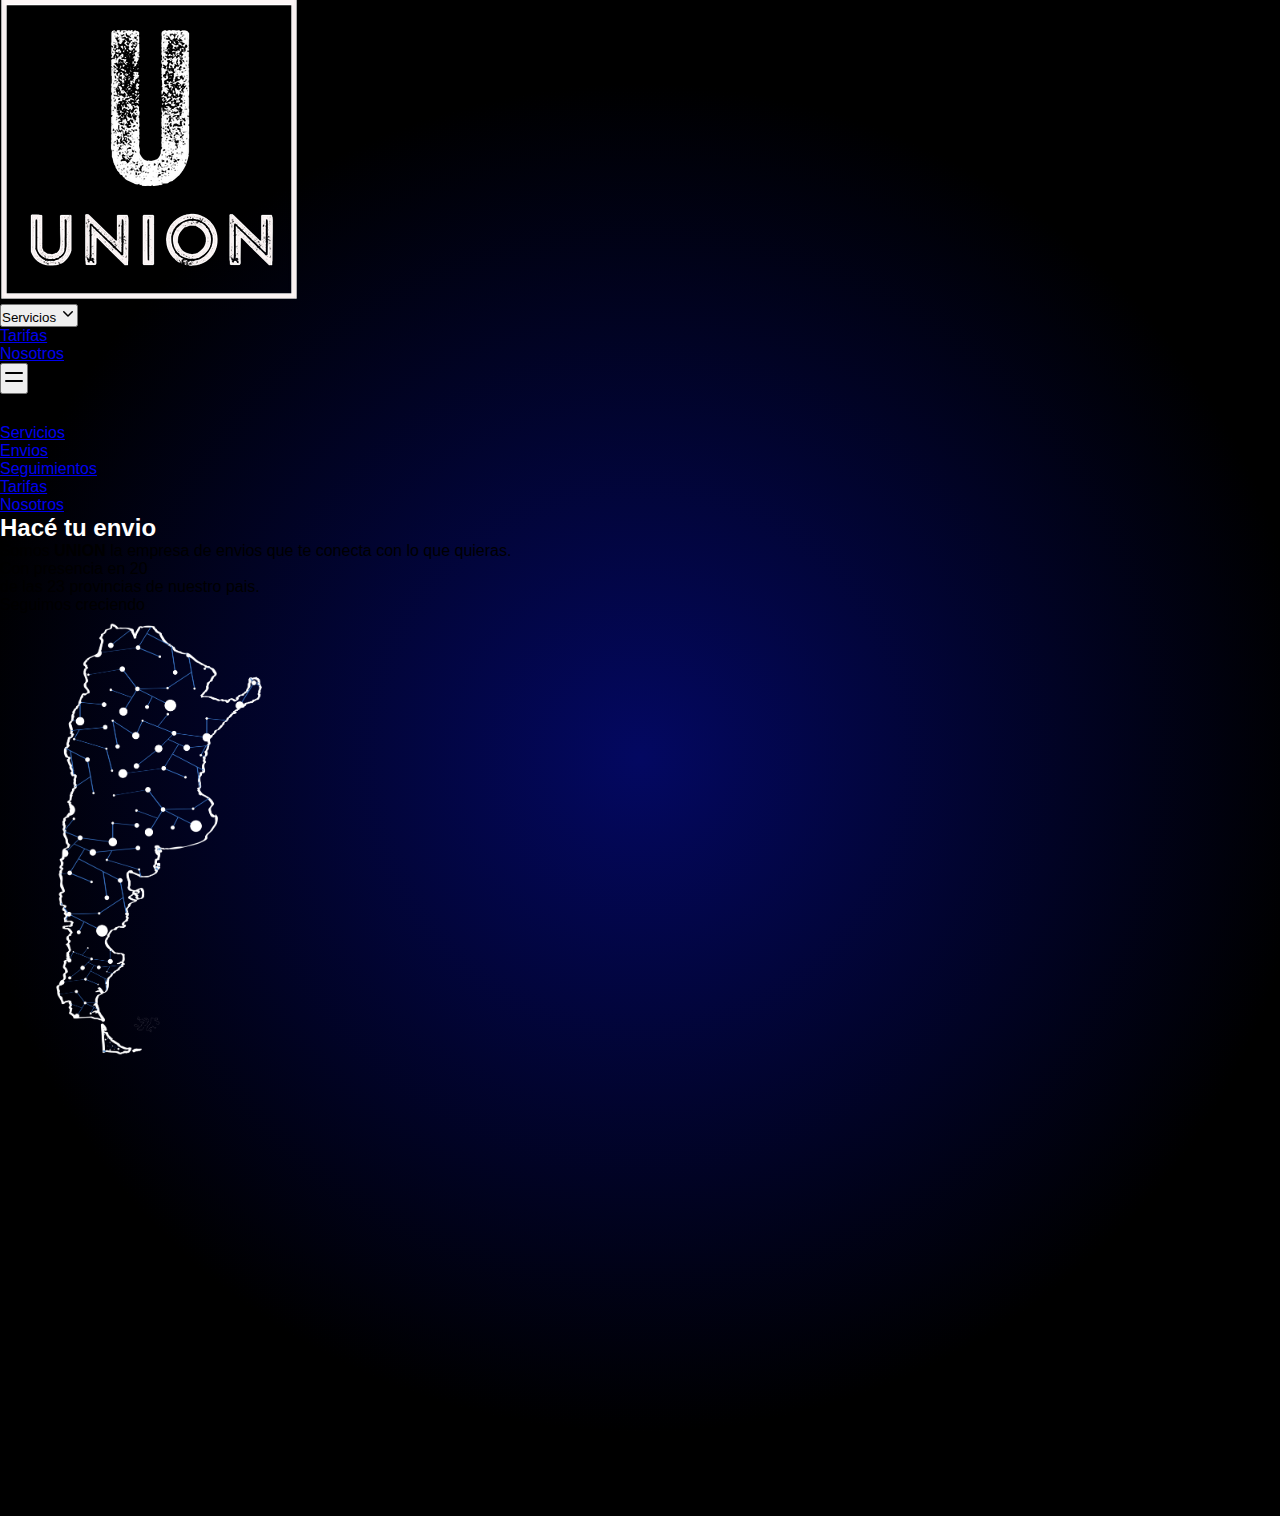
==== commit 76aac1e1: "se agregan campos y se genera validacion del formulario" ====
--- a/index.html
+++ b/index.html
@@ -4,330 +4,154 @@
 <head>
     <meta charset="UTF-8">
     <meta name="viewport" content="width=device-width, initial-scale=1">
-    <link rel="icon" type="image/favicon" href="/media/img/logo.ico" sizes="256x256"> 
     <link rel="preconnect" href="https://fonts.googleapis.com">
     <link rel="preconnect" href="https://fonts.gstatic.com" crossorigin>
-    <link href="https://fonts.googleapis.com/css2?family=Readex+Pro:wght@160..700&display=swap" rel="stylesheet">  
+    <!-- google fonts -->
+    <link href="https://fonts.googleapis.com/css2?family=Red+Hat+Display:ital,wght@1,500&display=swap" rel="stylesheet">
     <link rel="stylesheet" href="https://cdnjs.cloudflare.com/ajax/libs/animate.css/4.1.1/animate.min.css"/>
-    <link rel="stylesheet" href="https://cdnjs.cloudflare.com/ajax/libs/font-awesome/6.5.2/css/all.min.css" integrity="sha512-SnH5WK+bZxgPHs44uWIX+LLJAJ9/2PkPKZ5QiAj6Ta86w+fsb2TkcmfRyVX3pBnMFcV7oQPJkl9QevSCWr3W6A==" crossorigin="anonymous" referrerpolicy="no-referrer"/>    
+    <!-- CSS -->
     <link rel="stylesheet" href="/css/style.css">
+    <!-- JS -->
     <script defer src="script.js"></script>
     <title>Union Homepage</title>
 </head>
 
 <body>
+    <header class="home-header">
+        <div class="nav-container">
 
-    <header class="header-main">
+            <a href="index.html" title="Home" aria-label="home" class="logo">
+                <img src="/media/img/union20.png" alt="">
+            </a>
 
-        <a href="#" title="Home" aria-label="home" class="header-logo">
-            <img src="/media/img/logo.png" alt="">
-        </a>
-
-        <div class="navbar">
-            <ul class="links">
-                <li>
-                    <button>
-                        Servicios
-                        <svg aria-hidden="true" height="16" viewBox="0 0 16 16" version="1.1" width="16">
-                            <path
-                                d="M12.78 5.22a.749.749 0 0 1 0 1.06l-4.25 4.25a.749.749 0 0 1-1.06 0L3.22 6.28a.749.749 0 1 1 1.06-1.06L8 8.939l3.72-3.719a.749.749 0 0 1 1.06 0Z">
-                            </path>
-                        </svg>
-                    </button>
+            <nav>
+                <ul class="nav hide">
+                    <li>
+                        <button>
+                            Servicios
+                            <svg aria-hidden="true" height="16" viewBox="0 0 16 16" version="1.1" width="16">
+                                <path
+                                    d="M12.78 5.22a.749.749 0 0 1 0 1.06l-4.25 4.25a.749.749 0 0 1-1.06 0L3.22 6.28a.749.749 0 1 1 1.06-1.06L8 8.939l3.72-3.719a.749.749 0 0 1 1.06 0Z">
+                                </path>
+                            </svg>
+                        </button>
                         <div class="dropdown__wrapper">
-                        <div class="dropdown">
-                            <ul class="dropdown-list-items">
-                                <li>
-                                    <svg xmlns="http://www.w3.org/2000/svg" width="24" height="24" viewBox="0 0 256 256"><path fill="#000000" d="m221.76 69.66l-88-48.18a12 12 0 0 0-11.52 0l-88 48.18A12 12 0 0 0 28 80.18v95.64a12 12 0 0 0 6.24 10.52l88 48.18a11.95 11.95 0 0 0 11.52 0l88-48.18a12 12 0 0 0 6.24-10.52V80.18a12 12 0 0 0-6.24-10.52M126.08 28.5a3.94 3.94 0 0 1 3.84 0L216.67 76L178.5 96.89a4 4 0 0 0-.58-.4l-88-48.18Zm1.92 96L39.33 76l42.23-23.13l88.67 48.54Zm-89.92 54.8a4 4 0 0 1-2.08-3.5V83.29l88 48.16v94.91Zm179.84 0l-85.92 47v-94.85l40-21.89V152a4 4 0 0 0 8 0v-46.82l40-21.89v92.53a4 4 0 0 1-2.08 3.5Z"/></svg>
-                                    <div class="item-title" onclick="window.open('/pages/envios.html')">
-                                        <h3>Envios</h3>
-                                    </div>
-                                </li>
-                                <li>
-                                    <svg xmlns="http://www.w3.org/2000/svg" width="24" height="24" viewBox="0 0 48 48"><path fill="none" stroke="#000000" stroke-linecap="round" stroke-linejoin="round" d="M7.985 13.23c-.014.312-.047.619-.047.934a19.97 19.97 0 0 0 32.124 15.87Zm15.905 8.332l1.32-2.303"/><path fill="none" stroke="#000000" stroke-linecap="round" stroke-linejoin="round" d="M24.31 33.83S24 37.99 27.2 43.5H10.07a89 89 0 0 0 5.071-13.969M39.03 15.654a12.813 12.813 0 0 0-18.233-9.9"/><path fill="none" stroke="#000000" stroke-linecap="round" stroke-linejoin="round" d="M35.517 16.11a9.27 9.27 0 0 0-13.19-7.161"/><path fill="none" stroke="#000000" stroke-linecap="round" stroke-linejoin="round" d="M32.004 16.567a5.725 5.725 0 0 0-8.146-4.423"/><circle cx="25.744" cy="18.328" r="1.077" fill="none" stroke="#000000" stroke-linecap="round" stroke-linejoin="round"/></svg>
-                                    <div class="item-title" onclick="window.open('/pages/seguimientos.html')">
-                                        <h3>Seguimiento</h3>
-                                    </div>
-                                </li>
-                            </ul>
+                            <div class="dropdown">
+                                <ul class="list-items-with-description">
+                                    <li>
+                                        <svg xmlns="http://www.w3.org/2000/svg" width="24" height="24"
+                                            viewBox="0 0 24 24" stroke-width="2" stroke="currentColor" fill="none"
+                                            stroke-linecap="round" stroke-linejoin="round">
+                                            <path stroke="none" d="M0 0h24v24H0z" fill="none" />
+                                            <path d="M12 4l-8 4l8 4l8 -4l-8 -4" />
+                                            <path d="M4 12l8 4l8 -4" />
+                                            <path d="M4 16l8 4l8 -4" />
+                                        </svg>
+                                        <div class="item-title" onclick="open.window('envios.html')">
+                                            <h3>Envios</h3>
+                                        </div>
+                                    </li>
+                                    <li>
+                                        <svg xmlns="http://www.w3.org/2000/svg" width="24" height="24"
+                                            viewBox="0 0 24 24" stroke-width="2" stroke="currentColor" fill="none"
+                                            stroke-linecap="round" stroke-linejoin="round">
+                                            <path stroke="none" d="M0 0h24v24H0z" fill="none" />
+                                            <path d="M3 12h4l3 8l4 -16l3 8h4" />
+                                        </svg>
+                                        <!--                                         <a class="item-title" href="/pages/seguimientos.html"><h3>Seguimientos</h3></a> -->
+                                        <div class="item-title" onclick="window.open('/pages/seguimientos.html')">
+                                            <h3>Seguimientos</h3>
+                                        </div>
+                                    </li>
+                                </ul>
+                            </div>
                         </div>
-                    </div>
-                </li>
-
-                <li>
-                    <a href="/pages/tarifas.html" title="Tarifas">Tarifas</a>
-                </li>
-
-                <li>
-                    <a href="/pages/nosotros.html" title="Nosotros">Nosotros</a>
-                </li>
-
-                <li>
-                    <a href="/pages/contacto.html" title="Contacto">Contacto</a>
-                </li>
-            </ul>
-
+                    </li>
+                    <li>
+                        <a href="/pages/tarifas.html" title="Tarifas">Tarifas</a>
+                    </li>
+                    <li>
+                        <a href="/pages/nosotros.html" title="Nosotros">Nosotros</a>
+                    </li>
+                </ul>
+            </nav>
         </div>
 
-        <h4 id="language" style="color: white; font-size: 16px; font-weight: 100;">ES - EN</h4>
+        <button aria-label="Open menu" class="burger-menu" type="button" onclick=showSidebar()>
+            <svg xmlns="http://www.w3.org/2000/svg" class="icon icon-tabler icon-tabler-menu" width="24" height="24"
+                viewBox="0 0 24 24" stroke-width="2" stroke="currentColor" fill="none" stroke-linecap="round"
+                stroke-linejoin="round">
+                <path stroke="none" d="M0 0h24v24H0z" fill="none" />
+                <path d="M4 8l16 0" />
+                <path d="M4 16l16 0" />
+            </svg>
+        </button>
 
-        <div class="toggle-btn">
-            <i class="fa-solid fa-bars" style="color: #fafafa;"></i>        
-        </div>
-
-        <div class="responsive-menu">
-            <li>
-                <a href="/pages/envios.html" title="Envios">Envios</a>
+        <ul class="sidebar">
+            <li onclick=hideSidebar()>
+                <a href="#"><svg xmlns="http://www.w3.org/2000/svg" height="26" viewBox="0 96 960 960" width="26">
+                        <path
+                            d="m249 849-42-42 231-231-231-231 42-42 231 231 231-231 42 42-231 231 231 231-42 42-231-231-231 231Z" />
+                    </svg></a>
+            </li>
+            <li><a href="#">Servicios</a>
+                <ul>
+                    <li><a href="/pages/envios.html">Envios</a></li>
+                    <li><a href="/pages/seguimientos.html">Seguimientos</a></li>
+                </ul>
             </li>
             <li>
-                <a href="/pages/seguimientos.html" title="Seguimiento">Seguimiento</a>
-            </li> 
-            <li>
-                <a href="/pages/tarifas.html" title="Tarifas">Tarifas</a>
+                <a href="/pages/tarifas.html">Tarifas</a>
             </li>
             <li>
-                <a href="/pages/nosotros.html" title="Nosotros">Nosotros</a>
+                <a href="/pages/nosotros.html">Nosotros</a>
             </li>
-            <li>
-                <a href="/pages/contacto.html" title="Contacto">Contacto</a>
-            </li>
-            <li>
-                <h4 style="font-size: 16px; font-weight: 100;">ES - EN</h4>
-            </li>
-        </div>
-
+        </ul>
 
     </header>
 
-    <section class="main1">
-
-        <div class="main1-div1 hidden">
-            <p>
-                Somos <span>UNION</span><br> Uniendo tus necesidades con soluciones ágiles y seguras.
-            </p>
-        </div>
-        <div class="main1-div2">
-            <a class="animate__animated animate__fadeInLeft animate__delay-0.9s" href="/pages/envios.html">Hacé tu envio</a>
-            <a class="animate__animated animate__fadeInLeft animate__delay-0.9s" href="/pages/seguimientos.html">Rastrea tu envio</a>
-            <a class="animate__animated animate__fadeInLeft animate__delay-0.9s" href="/pages/seguimientos.html">Union.Co</a>
-        </div>
-
-    </section>
-
-    <section class="main2">
-
-        <div class="main2-div1">
-            <div class="union-main2">
-                <h6 style>
-                    Puntos de Union
-                    <p>
-                        comprometidos con conectar todos los puntos del pais.
-                    </p>
-                </h6>
-                <div class="icons2">
-                    <ul>
-                        <li>
-                            <a href="/pages/nosotros.html">
-                                <svg xmlns="http://www.w3.org/2000/svg" width="34" height="34" viewBox="0 0 15 15"><path fill="#ffffff" d="M13.5 5a.5.5 0 0 1-.22-.05L7.5 2L1.72 4.93A.514.514 0 0 1 1.28 4L7.5.92L13.72 4a.512.512 0 0 1-.22 1M5 10H2v3h3zm4 0H6v3h3zm4 0h-3v3h3zm-2-4H8v3h3zM7 6H4v3h3z"/></svg>
-                            </a>
-                            <h5>Sucursales</h5>
-                            <p>Encontra tu punto<br> de entrega y despacho.</p>
-                        </li>
-                        <li>
-                            <a href="/pages/envios.html">
-                                <svg xmlns="http://www.w3.org/2000/svg" width="34" height="34" viewBox="0 0 24 24"><path fill="#ffffff" d="M9.126.64a1.75 1.75 0 0 1 1.75 0l8.25 4.762q.155.09.286.206a.75.75 0 0 1 .554.96q.035.17.035.35v3.332a.75.75 0 0 1-1.5 0V7.64l-7.75 4.474V22.36a.75.75 0 0 1-1.125.65l-8.75-5.052a1.75 1.75 0 0 1-.875-1.515V6.917q0-.179.035-.35a.75.75 0 0 1 .554-.96q.133-.117.286-.205zm.875 10.173l7.75-4.474l-7.625-4.402a.25.25 0 0 0-.25 0L2.251 6.34Zm-8.5-3.175v8.803c0 .09.048.172.125.216l7.625 4.402v-8.947Z"/><path fill="#ffffff" d="m21.347 17.5l-2.894-2.702a.75.75 0 1 1 1.023-1.096l4.286 4a.75.75 0 0 1 0 1.096l-4.286 4a.75.75 0 1 1-1.023-1.096L21.347 19h-6.633a.75.75 0 0 1 0-1.5z"/></svg>
-                            </a>
-                            <h5>Envía</h5>
-                            <p>Envios a todos los<br> puntos del pais.</p>
-                        </li>
-                        <li>
-                            <a href="/pages/envios.html">
-                                <svg xmlns="http://www.w3.org/2000/svg" width="34" height="34" viewBox="0 0 24 24"><g fill="none"><path fill="#ffffff" d="M7.506 15.265a.75.75 0 0 0 1.446-.4zm-1.43-7.99l.724-.2zM4.705 5.92l-.2.723zM3.2 4.725a.75.75 0 1 0-.402 1.445zm16.988 11a.75.75 0 1 0-.378-1.451zm-9.991 1.834c.31 1.12-.37 2.303-1.574 2.616L9 21.626c1.977-.513 3.185-2.502 2.643-4.467zm-1.574 2.616c-1.212.315-2.428-.389-2.74-1.519l-1.446.4c.54 1.955 2.594 3.082 4.563 2.57zm-2.74-1.519c-.31-1.12.37-2.303 1.574-2.616l-.377-1.45c-1.977.513-3.186 2.502-2.643 4.467zm1.574-2.616c1.212-.315 2.428.389 2.74 1.519l1.446-.4c-.54-1.955-2.594-3.082-4.563-2.57zm1.494-1.175L6.8 7.075l-1.446.4l2.152 7.79zM4.904 5.197l-1.703-.472l-.402 1.445l1.704.473zM6.8 7.075a2.707 2.707 0 0 0-1.896-1.878l-.4 1.446c.425.118.742.44.85.831zm4.31 11.01l9.079-2.36l-.378-1.451l-9.079 2.36z"/><path stroke="#ffffff" stroke-width="1.5" d="M9.565 8.73c-.485-1.755-.727-2.633-.315-3.324c.411-.692 1.316-.927 3.126-1.398l1.92-.498c1.81-.47 2.715-.706 3.428-.307c.713.4.956 1.277 1.44 3.033l.515 1.862c.485 1.755.728 2.633.316 3.325c-.412.691-1.317.927-3.127 1.397l-1.92.499c-1.81.47-2.715.705-3.428.306c-.713-.4-.955-1.277-1.44-3.032z"/></g></svg>
-
-                            </a>
-                            <h5>Pick Up</h5>
-                            <p>Recoleccion de paquetes<br> a domicilio.</p>
-                        </li>
-                    </ul>
-                </div>
-            </div>  
-            <img src="/media/img/mapa.png" alt="">
-        </div>
-        <div class="main2-div2 hidden">
-            <div class="carousel-main2">
-                <h3>Union.Co</h3>
-                <p>Servicios de mensajeria para e-commerce.<br> Quienes nos eligen</p>
-                <div class="logos">
-                    <svg xmlns="http://www.w3.org/2000/svg" width="72" height="72" viewBox="0 0 48 48"><ellipse cx="24" cy="24" fill="none" stroke="#ffffff" stroke-linecap="round" stroke-linejoin="round" rx="19.5" ry="12.978"/><path fill="none" stroke="#ffffff" stroke-linecap="round" stroke-linejoin="round" d="M9.704 15.53a20.8 20.8 0 0 0 6.386 1.866a23 23 0 0 0 4.546-.773"/><path fill="none" stroke="#ffffff" stroke-linecap="round" stroke-linejoin="round" d="M38.882 15.614a8.6 8.6 0 0 1-5.165 1.485c-3.335 0-6.225-2.199-9.215-2.199c-2.668 0-7.189 4.373-7.189 5.164s1.31 1.26 2.372.74c.621-.303 3.31-2.914 5.484-2.914s9.219 7.136 9.857 7.806c.989 1.038-.926 3.274-2.149 2.05s-3.41-3.162-3.41-3.162"/><path fill="none" stroke="#ffffff" stroke-linecap="round" stroke-linejoin="round" d="M43.4 22.683a24 24 0 0 0-8.547 2.692m-2.273 2.081c.989 1.037-.926 3.273-2.149 2.05s-2.581-2.513-2.581-2.513"/><path fill="none" stroke="#ffffff" stroke-linecap="round" stroke-linejoin="round" d="M30.135 29.215c.988 1.037-.927 3.273-2.15 2.05s-2.025-1.962-2.025-1.962"/><path fill="none" stroke="#ffffff" stroke-linecap="round" stroke-linejoin="round" d="M24.202 31.316a2.31 2.31 0 0 0 3.648-.186"/><path fill="none" stroke="#ffffff" stroke-linecap="round" stroke-linejoin="round" d="M24.202 31.316c.53-.697.49-3.182-2.244-2.688c.642-1.219.066-3.146-2.388-2.01a1.69 1.69 0 0 0-3.146-.658a1.455 1.455 0 0 0-2.8-.28c-.544 1.104.296 3.096 2.092 1.976c-.182 1.944.84 2.537 2.684 1.78c.099 1.91 1.367 1.745 2.273 1.3a1.938 1.938 0 0 0 3.529.58"/><path fill="none" stroke="#ffffff" stroke-linecap="round" stroke-linejoin="round" d="M4.67 22.279a18.3 18.3 0 0 1 9.064 3.214"/></svg>
-                    <svg xmlns="http://www.w3.org/2000/svg" width="72" height="72" viewBox="0 0 24 24"><path d="M6.38 13.24v-4.2H7.4v6.8H6.39v-.63c-.46.47-1.1.75-1.81.75C3.12 15.96 2 14.9 2 13.3V9.04h1v4.2c0 1.09.74 1.8 1.7 1.8c.94 0 1.68-.73 1.68-1.8m2.76-4.2v2.46c.23-.21.51-.4.81-.53c.3-.12.63-.19.96-.19c1.46 0 2.59 1.16 2.59 2.59s-1.13 2.59-2.59 2.59c-.33 0-.66-.07-.96-.19c-.31-.13-.58-.32-.82-.55v.62h-.97v-6.8h.98m3.41 4.33c0-.96-.78-1.72-1.71-1.72c-.95 0-1.71.76-1.71 1.72c0 .95.75 1.72 1.71 1.72c.93 0 1.71-.77 1.71-1.72m3.91-2.58c1.44 0 2.49 1.1 2.49 2.57v.33h-4.04c.13.81.8 1.4 1.64 1.4c.58 0 1.06-.23 1.45-.73l.7.53a2.62 2.62 0 0 1-2.15 1.06c-1.49 0-2.64-1.11-2.64-2.59c0-1.39 1.09-2.57 2.55-2.57m-1.54 2.12h3.03c-.16-.76-.77-1.26-1.51-1.26c-.73 0-1.34.5-1.52 1.26m5.58.09v2.84h-1v-4.95h.97v.61c.24-.4.64-.65 1.19-.65H22v.91h-.41c-.64 0-1.09.5-1.09 1.24" fill="#ffffff"/></svg>
-                    <svg xmlns="http://www.w3.org/2000/svg" width="72" height="72" viewBox="0 0 24 24"><path fill="#ffffff" d="M5.166 9.096a.02.02 0 0 0-.022.021c0 .396-.32.717-.713.717a.02.02 0 0 0-.021.022c0 .012.01.021.021.021c.394 0 .713.322.713.718q.002.02.022.021c.011 0 .021-.01.021-.021A.717.717 0 0 1 5.9 9.88a.021.021 0 0 0 0-.043a.716.716 0 0 1-.713-.718v-.002a.02.02 0 0 0-.006-.015a.02.02 0 0 0-.015-.006m-3.693.526L0 13.462h.48l.355-.922h1.782l.354.922h.481L1.98 9.622zm2.264.002v3.838h.491V9.624zm2.375 0v3.838h2.413v-.502H6.613v-1.19H8.19v-.477H6.613v-1.166h1.773v-.502zm-4.386.592l.698 1.82H1.028zm14.689.402a1.47 1.47 0 0 0-.966.366V10.7h-.491v2.763h.49c.002-.477 0-.955.002-1.433a.97.97 0 0 1 .965-.918zm4.18.007q-.079 0-.158.01c-.315.031-.606.175-.753.377a.7.7 0 0 0-.14.465c.007.2.066.357.233.496c.184.147.42.2.657.259c.311.067.426.095.546.186c.08.07.133.127.136.27c0 .25-.221.372-.42.41a.89.89 0 0 1-.894-.344l-.371.288c.33.382.777.505 1.09.5c.54-.01.891-.217 1.029-.534c.066-.153.063-.309.063-.38a.68.68 0 0 0-.267-.545c-.228-.177-.583-.228-.636-.242c-.437-.078-.658-.196-.697-.341c-.043-.192.102-.35.297-.411a.76.76 0 0 1 .857.277l.367-.247a1.17 1.17 0 0 0-.939-.494m2.387 0q-.079 0-.157.01c-.316.031-.607.175-.753.377a.7.7 0 0 0-.14.465c.006.2.065.357.233.496c.183.147.42.2.657.259c.31.067.426.095.545.186c.081.07.134.127.136.27c.001.25-.221.372-.42.41a.89.89 0 0 1-.894-.344l-.371.288c.33.382.777.505 1.09.5c.541-.01.891-.217 1.03-.534c.065-.153.062-.309.062-.38a.68.68 0 0 0-.267-.545c-.227-.177-.583-.228-.636-.242c-.437-.078-.658-.196-.696-.341c-.043-.192.101-.35.297-.411a.76.76 0 0 1 .857.277l.367-.247a1.17 1.17 0 0 0-.94-.494m-9.84.002a1.46 1.46 0 0 0-1.42 1.117a1.3 1.3 0 0 0-.041.327v2.833h.491v-1.813c.17.18.487.42.96.454a1.45 1.45 0 0 0 1.208-.627a1.457 1.457 0 0 0-1.199-2.292zm4.804 0a1.448 1.448 0 0 0-1.288 2.08c.255.53.811.87 1.412.833a1.45 1.45 0 0 0 1.012-.51l-.363-.291a.97.97 0 0 1-1.106.273a1.01 1.01 0 0 1-.602-.69h2.239l.002-.427a1.295 1.295 0 0 0-1.306-1.268m-9.2.08l1.062 1.377l-1.062 1.378h.581l.779-1.01l.778 1.01h.581l-1.062-1.378l1.062-1.378h-.581l-.778 1.01l-.779-1.01zm-3.825.015v2.74h.49v-2.74zm8.233.37a.96.96 0 0 1 .95.993a.963.963 0 0 1-.863.998a.96.96 0 0 1-1.034-.739c-.074-.382 0-.746.307-1.019a.96.96 0 0 1 .64-.233m4.79.015a.823.823 0 0 1 .819.755h-1.76a.964.964 0 0 1 .94-.755z"/></svg>
-                    <svg xmlns="http://www.w3.org/2000/svg" width="72" height="72" viewBox="0 0 48 48"><path fill="none" stroke="#ffffff" stroke-linecap="round" stroke-linejoin="round" d="M15.624 11.327L4.417 22.167c-.56.475-.917 1.034-.917 1.832c0 .795.358 1.355.917 1.834L15.624 36.67c.072.073.141.103.2.103c.106 0 .18-.097.176-.21a.32.32 0 0 0-.098-.21c-2.63-3.268-4.544-7.016-4.544-12.315c0-5.302 1.913-9.124 4.544-12.394a.32.32 0 0 0 .098-.21c.004-.115-.07-.209-.176-.209c-.059 0-.129.028-.2.101m8.616-.916c-4.388 0-6.103 6.218-6.103 13.63s1.715 13.55 6.103 13.55c2.633 0 4.877-1.542 4.884-2.81a1.07 1.07 0 0 0-.338-.775c-1.248-1.205-1.736-2.41-1.74-3.474c-.008-2.03 1.753-3.542 3.377-3.542c2.232 0 3.548 1.754 3.548 4.026c0 2.153-.917 3.945-1.915 5.381a.33.33 0 0 0-.057.182c0 .112.067.205.166.205c.06 0 .131-.032.208-.11l11.21-10.838c.56-.478.917-1.039.917-1.833c0-.799-.358-1.357-.917-1.832l-11.21-10.841c-.076-.077-.147-.11-.208-.11c-.1 0-.166.094-.166.207c0 .058.017.123.057.182c.997 1.434 1.915 3.229 1.915 5.38c0 2.27-1.316 4.026-3.548 4.026c-1.624 0-3.385-1.511-3.377-3.542c.004-1.063.492-2.27 1.74-3.474c.233-.233.34-.497.338-.774c-.007-1.27-2.251-2.812-4.884-2.812"/></svg>
-                    <svg xmlns="http://www.w3.org/2000/svg" width="72" height="72" viewBox="0 0 48 48"><path fill="none" stroke="#ffffff" stroke-linecap="round" stroke-linejoin="round" d="M7.5 42.5h33a2 2 0 0 0 2-2v-33a2 2 0 0 0-2-2h-33a2 2 0 0 0-2 2v33a2 2 0 0 0 2 2"/><g fill="none" stroke="#ffffff" stroke-linecap="round" stroke-linejoin="round"><rect width="4.202" height="5.568" x="28.632" y="24.049" rx="2.101" ry="2.101"/><path d="M25.142 26.15a2.1 2.1 0 0 1 2.101-2.101h0m-2.101 0v5.568m-8.097-8.405v8.405m6.108-2.101a2.1 2.1 0 0 1-2.102 2.1h0a2.1 2.1 0 0 1-2.1-2.1V26.15a2.1 2.1 0 0 1 2.1-2.101h0c1.16 0 2.102.94 2.102 2.1m-.001 3.468v-5.568m-8.084 2.749v.035a2.784 2.784 0 0 1-2.784 2.784h0A2.784 2.784 0 0 1 9.5 26.833v-2.837a2.784 2.784 0 0 1 2.784-2.784h0a2.784 2.784 0 0 1 2.784 2.784v.034m15.665-2.083v-3.564m3.168 4.941l3.152-3.152m-2.117 6.661H38.5"/></g></svg>
-                    <svg xmlns="http://www.w3.org/2000/svg" width="72" height="72" viewBox="0 0 48 48"><path fill="none" stroke="#ffffff" stroke-linecap="round" stroke-linejoin="round" d="M13.987 29.856a20 20 0 0 1-1.784.63a19 19 0 0 1-2.39.572a8.7 8.7 0 0 1-1.971.145a5.3 5.3 0 0 1-2.114-.568a4.13 4.13 0 0 1-1.96-2.113a5.14 5.14 0 0 1-.11-2.923a11.9 11.9 0 0 1 1.85-4.098c.573-.847 1.218-1.642 1.872-2.428q.96-1.154 1.946-2.286a12.5 12.5 0 0 0-1.055 2.202a8.4 8.4 0 0 0-.476 1.91a4.3 4.3 0 0 0 .262 2.195a3.52 3.52 0 0 0 1.955 1.84a5.1 5.1 0 0 0 1.894.302a14 14 0 0 0 2.974-.441q1.635-.377 3.254-.819C24.72 22.184 44.5 16.86 44.5 16.86s-22.854 9.82-30.513 12.996"/></svg>
-                    <svg xmlns="http://www.w3.org/2000/svg" width="72" height="72" viewBox="0 0 48 48"><path fill="none" stroke="#ffffff" stroke-linecap="round" stroke-linejoin="round" d="M18.637 18.574C7.825 1.672.005 28.354 7.408 37.44c1.992 2.444 4.476-.096 3.798-2.491c-3.302-11.65-.336-11.838 3.43-4.696c3.093 5.87 11.938 13.457 16.208-1.143c2.968-10.148 7.582-10.052 7.431-3.92c-.255 10.42 2.598 8.595 4.492 3.349c3.456-9.579-6.007-28.958-13.678-12.7c-2.935 6.22-4.41 12.181-10.452 2.735"/></svg>
-                    <svg xmlns="http://www.w3.org/2000/svg" width="72" height="72" viewBox="0 0 24 24"><path fill="#ffffff" d="m19.817 10.28l.046 2.694h-.023l-.78-2.693h-1.283v3.392h.848l-.046-2.785h.023l.836 2.785h1.227v-3.392zm-16.15 0l-.641 3.428h.928l.47-3.118h.023l.459 3.118h.916l-.63-3.427zm5.181 0l-.424 2.614h-.023l-.424-2.613H6.58l-.069 3.427h.86l.023-3.083h.011l.573 3.083h.871l.573-3.083h.023l.023 3.083h.86l-.08-3.427zm-7.266 2.454a.5.5 0 0 1 .011.252c-.023.114-.103.229-.332.229c-.218 0-.344-.126-.344-.31v-.332H0v.264c0 .768.607.997 1.25.997c.618 0 1.134-.218 1.214-.78c.046-.298.012-.492 0-.561c-.16-.722-1.467-.929-1.559-1.33a.5.5 0 0 1 0-.183c.023-.115.104-.23.31-.23s.32.127.32.31v.206h.86v-.24c0-.745-.676-.86-1.157-.86c-.608 0-1.112.206-1.204.757a1.04 1.04 0 0 0 .012.458c.137.71 1.364.917 1.536 1.352m11.152 0c.034.08.022.184.011.253c-.023.114-.103.229-.332.229c-.218 0-.344-.126-.344-.31v-.332h-.917v.264c0 .756.596.985 1.238.985c.619 0 1.123-.206 1.203-.779c.046-.298.012-.481 0-.562c-.137-.71-1.433-.928-1.524-1.318a.5.5 0 0 1 0-.183c.023-.115.103-.23.31-.23c.194 0 .32.127.32.31v.206h.848v-.24c0-.745-.665-.86-1.146-.86c-.607 0-1.1.195-1.192.757c-.023.149-.023.286.012.458c.137.71 1.34.905 1.513 1.352m2.888.459c.24 0 .31-.16.332-.252c.012-.035.012-.092.012-.126V10.28h.87v2.464c0 .069 0 .195-.01.23c-.058.641-.562.847-1.193.847c-.63 0-1.134-.206-1.192-.848c0-.034-.011-.16-.011-.229V10.28h.87v2.533c0 .046 0 .091.012.126c0 .091.07.252.31.252m7.152-.034c.252 0 .332-.16.355-.253c.011-.034.011-.091.011-.126v-.493h-.355v-.504H24v.917c0 .069 0 .115-.011.23c-.058.63-.597.847-1.204.847s-1.146-.217-1.203-.848c-.012-.114-.012-.16-.012-.229v-1.444c0-.057.012-.172.012-.23c.08-.641.596-.847 1.203-.847s1.135.206 1.203.848c.012.103.012.229.012.229v.115h-.86v-.195s0-.08-.011-.126c-.012-.08-.08-.252-.344-.252c-.252 0-.32.16-.344.252c-.011.045-.011.103-.011.16v1.57c0 .046 0 .092.011.126c0 .092.092.253.333.253"/></svg>
-                    <svg xmlns="http://www.w3.org/2000/svg" width="72" height="72" viewBox="0 0 48 48"><path fill="none" stroke="#ffffff" stroke-linecap="round" stroke-linejoin="round" d="m30.227 12.859l-7.566 4.332l10.523 17.95H43.5zm-9.138 7.765l-7.565 4.333l5.97 10.184h10.243zm-9.024 7.259L4.5 32.216l1.715 2.925h10.174z"/></svg>
-                    <svg xmlns="http://www.w3.org/2000/svg" width="72" height="72" viewBox="0 0 24 24"><path fill="#ffffff" d="M18.903 5.954L17.17 13.03l-1.739-7.076h-5.099v2.613C9.72 6.28 7.56 5.706 5.558 5.674C3.12 5.641.563 6.701.469 9.936h3.373c0-.977.747-1.536 1.588-1.523c1.032-.008 1.508.434 1.533 1.124c-.036.597-.387 1.014-1.525 1.014H4.303V12.9h1.03c.584 0 1.399.319 1.431 1.155c.04.995-.652 1.435-1.501 1.443c-1.517-.053-1.763-1.225-1.763-2.23H0c.015.677-.151 5.091 5.337 5.059c2.629.025 4.464-1.085 5.003-2.613v2.342h3.455v-7.632l1.867 7.634h3.018l1.875-7.626v7.634H24V5.954zm-8.561 7.06c-.429-.893-1.034-1.284-1.376-1.407c.714-.319 1.09-.751 1.376-1.614z"/></svg>
-                    </div>
-                </div>
-            </div>
-        </div>
-
-    </section>
-
-    <section class="main3 hidden">
-        <h3>Nuestra flota</h3>
-        <div class="transport-main3">
-            <div>
-                <figure>
-                    <a href="/pages/envios.html"><img src="/media/img/moto.jpg" alt="Lavender Fields"></a>
-                </figure>
-                <div class="photo-preview">
-                    <h2>Distancias cortas</h2>
-                    <p>
-                        Cargas de hasta 50kg para una distancia maxima de 30km.
-                    </p>
-                </div>
-            </div>
-            <div>
-                <figure>
-                    <a href="/pages/envios.html"><img src="/media/img/camioneta.jpg" alt="Snowy Mountains"></a>
-                </figure>
-                <div class="photo-preview">
-                    <h2>Distancias medias</h2>
-                    <p>
-                        Cargas de hasta 200kg para una distancia maxima de 200km.
-                    </p>
-                </div>
-            </div>
-            <div>
-                <figure>
-                    <a href="/pages/envios.html"><img src="/media/img/camiones.jpg" alt="Wooden Bridge"></a>
-                </figure>
-                <div class="photo-preview">
-                    <h2>Distancias largas</h2>
-                    <p>
-                        Cargas de hasta 700kg y con palets, con envios a todo el pais.
-                    </p>
-                </div>
-            </div>
-            <div>
-                <figure>
-                    <a href="/pages/envios.html"><img src="/media/img/avion.jpg" alt="Autumn Forest"></a>
-                </figure>
-                <div class="photo-preview">
-                    <h2>Transporte aereo</h2>
-                    <p>
-                        Cargas de hasta 1tn y con palets, con envios a todo el pais.
-                    </p>
-                </div>
-            </div>
+    <section class="main">
+        <div class="animate__animated animate__fadeInDown">
+            <h2><a href="/pages/envios.html" class="send-anchor">Hacé tu envio</a></h2>
         </div>
     </section>
 
-    <section class="main4">
-        <div>
-            <h2`>Preguntas Frecuentes</h3>
+    <main class="parent">
+
+        <div class="div1 hidden">
+            <p>
+                Somos <strong>UNION</strong> la empresa de envios que te conecta con lo que quieras.
+            </p>
         </div>
-        <div class="faq">
-            <div class="question">
-                <h3>¿Como se realiza un envio?</h3>
-                <svg xmlns="http://www.w3.org/2000/svg" width="24" height="24" viewBox="0 0 24 24">
-                    <path fill="#ffffff" d="M12 14.308L8.192 10.5h7.616z"/>
-                </svg>
-            </div>
-            <div class="answer">
-                <p>Para realizar un envio lo que tenes que realizar es ir a la seccion de <strong>Envios</strong> desde la solapa Servicios. Una vez obtengas el <strong>Codigo de Envio</strong> que se te asignará, podes acercarte a una de nuestras sucursales para despachar tu pedido.
-                </p>
-            </div>
+        <div class="div2 hidden"> <!--animate__animated animate__fadeInLeft-->
+            <p>
+                Con presencia en 20 <br> de las 23 provincias de nuestro pais. <br> Seguimos creciendo
+            </p>
+            <img src="/media/img/mapa.png" alt="" style=" height: 450px;">
         </div>
-        <div class="faq">
-            <div class="question">
-                <h3>¿Cuanto cuesta realizar un envio?</h3>
-                <svg xmlns="http://www.w3.org/2000/svg" width="24" height="24" viewBox="0 0 24 24">
-                    <path fill="#ffffff" d="M12 14.308L8.192 10.5h7.616z"/>
-                </svg>
-            </div>
-            <div class="answer">
-                <p>Tenemos diferentes tarifas segun el peso de lo que desees enviar y que tan lejos se encuentre el destino. No te preocupes, desde la seccion <strong>Tarifas</strong> vas a poder obtener toda la informacion sobre costos.
-                </p>
-            </div>
-        </div>
-        <div class="faq">
-            <div class="question">
-                <h3>¿Puedo hacer el seguimiento de pedido?</h3>
-                <svg xmlns="http://www.w3.org/2000/svg" width="24" height="24" viewBox="0 0 24 24">
-                    <path fill="#ffffff" d="M12 14.308L8.192 10.5h7.616z"/>
-                </svg>
-            </div>
-            <div class="answer">
-                <p>¡Si! Tenes que ingresar a la seccion <strong>Seguimiento</strong>, una vez alli tenes que ingresar los datos de tu pedido incluyendo el <strong>Codigo de envio</strong>
-                </p>
-            </div>
-        </div>
-        <div class="faq">
-            <div class="question">
-                <h3>¿Cuanto debo esperar para recibir mi pedido?</h3>
-                <svg xmlns="http://www.w3.org/2000/svg" width="24" height="24" viewBox="0 0 24 24">
-                    <path fill="#ffffff" d="M12 14.308L8.192 10.5h7.616z"/>
-                </svg>
-            </div>
-            <div class="answer">
-                <p>Depende la distancia en la que se encuentre el destino. Tambien tenemos diferentes tipos de transporte segun tus necesidades.
-                </p>
-            </div>
-        </div>
-        <div class="faq">
-            <div class="question">
-                <h3>¿Que tipo de envios puedo realizar?</h3>
-                <svg xmlns="http://www.w3.org/2000/svg" width="24" height="24" viewBox="0 0 24 24">
-                    <path fill="#ffffff" d="M12 14.308L8.192 10.5h7.616z"/>
-                </svg>
-            </div>
-            <div class="answer">
-                <p>Realizamos envios de todo tipo, desde documentos importantes hasta paquetes voluminosos a cualquier provincia del pais. Desde la seccion <Strong>Envios</Strong> podras visulizar toda la informacion sobre el tipo de envio y la modalidad de transporte.
-                </p>
-            </div>
-        </div>
-        <div class="faq">
-            <div class="question">
-                <h3>¿Como retiro un pedido?</h3>
-                <svg xmlns="http://www.w3.org/2000/svg" width="24" height="24" viewBox="0 0 24 24">
-                    <path fill="#ffffff" d="M12 14.308L8.192 10.5h7.616z"/>
-                </svg>
-            </div>
-            <div class="answer">
-                <p>Para retirar un pedido en alguna de nuestras sucursales tenes que presentar el numero de <strong>PIN</strong> vinculado al <strong>Codigo de Envio</strong> del pedido realizado. Una vez presentado esto, se validara el origen del pedido para que lo puedas retirar.
-                </p>
-            </div>
-        </div>
-    </section>
-
-    <footer class="footer border-highlight">
-
-        <div class="social-media-container">
-            <div>
-                <h4>Seguinos</h4>
-            </div>
-            <button class="social-media-button">
-                <svg xmlns="http://www.w3.org/2000/svg" width="24" height="24" viewBox="0 0 24 24" fill="none" stroke="white" stroke-width="2" stroke-linecap="round" stroke-linejoin="round" class="feather feather-instagram"><rect x="2" y="2" width="20" height="20" rx="5" ry="5"></rect><path d="M16 11.37A4 4 0 1 1 12.63 8 4 4 0 0 1 16 11.37z"></path><line x1="17.5" y1="6.5" x2="17.51" y2="6.5"></line></svg>
-            </button>
-            <button class="social-media-button">
-                <svg xmlns="http://www.w3.org/2000/svg" class="icon icon-tabler icon-tabler-brand-x" width="24" height="24" viewBox="0 0 24 24" stroke-width="2" stroke="white" fill="none" stroke-linecap="round" stroke-linejoin="round"><path stroke="none" d="M0 0h24v24H0z" fill="none"/><path d="M4 4l11.733 16h4.267l-11.733 -16z" /><path d="M4 20l6.768 -6.768m2.46 -2.46l6.772 -6.772" /></svg>
-            </button>
-            <button class="social-media-button">
-                <svg xmlns="http://www.w3.org/2000/svg" width="24" height="24" viewBox="0 0 24 24" fill="none" stroke="white" stroke-width="2" stroke-linecap="round" stroke-linejoin="round" class="feather feather-youtube"><path d="M22.54 6.42a2.78 2.78 0 0 0-1.94-2C18.88 4 12 4 12 4s-6.88 0-8.6.46a2.78 2.78 0 0 0-1.94 2A29 29 0 0 0 1 11.75a29 29 0 0 0 .46 5.33A2.78 2.78 0 0 0 3.4 19c1.72.46 8.6.46 8.6.46s6.88 0 8.6-.46a2.78 2.78 0 0 0 1.94-2 29 29 0 0 0 .46-5.25 29 29 0 0 0-.46-5.33z"></path><polygon points="9.75 15.02 15.5 11.75 9.75 8.48 9.75 15.02"></polygon></svg>
-            </button>
-            <button class="social-media-button">
-                <svg xmlns="http://www.w3.org/2000/svg" width="24" height="24" viewBox="0 0 24 24" fill="none" stroke="white" stroke-width="2" stroke-linecap="round" stroke-linejoin="round" class="feather feather-linkedin"><path d="M16 8a6 6 0 0 1 6 6v7h-4v-7a2 2 0 0 0-2-2 2 2 0 0 0-2 2v7h-4v-7a6 6 0 0 1 6-6z"></path><rect x="2" y="9" width="4" height="12"></rect><circle cx="4" cy="4" r="2"></circle></svg>
-            </button>
+        <div class="div3 hidden"> <!--animate__animated animate__fadeInRight-->
+            <p>
+                Nuestra flota es de la mejor calidad <br> Para que no tengas preocupaciones
+            </p>
+            <img src="/media/img/union6-removebg-preview.png" alt="">
         </div>
 
-        <a href="">Avisos legales</a>
-        <a href="">Aviso de privacidad</a>
-        <a href="">Condiciones de uso</a>
-        
+    </main>
+
+    <footer>
+        <h4>Contacto</h4>
     </footer>
+
+    <script>
+        function showSidebar() {
+            const sidebar = document.querySelector('.sidebar')
+            sidebar.style.display = 'flex'
+        }
+        function hideSidebar() {
+            const sidebar = document.querySelector('.sidebar')
+            sidebar.style.display = 'none'
+        }
+    </script>
 
 </body>
 
--- a/css/style.css
+++ b/css/style.css
@@ -144,7 +144,7 @@
 .dropdown-list-items > li {
     display: flex;
     padding: 0.5rem;
-    gap: 0.1rem;
+    gap: 0.4rem;
     width: 100%;
     transition: all 0.2s ease-in-out;
     border-radius: 0.375rem;
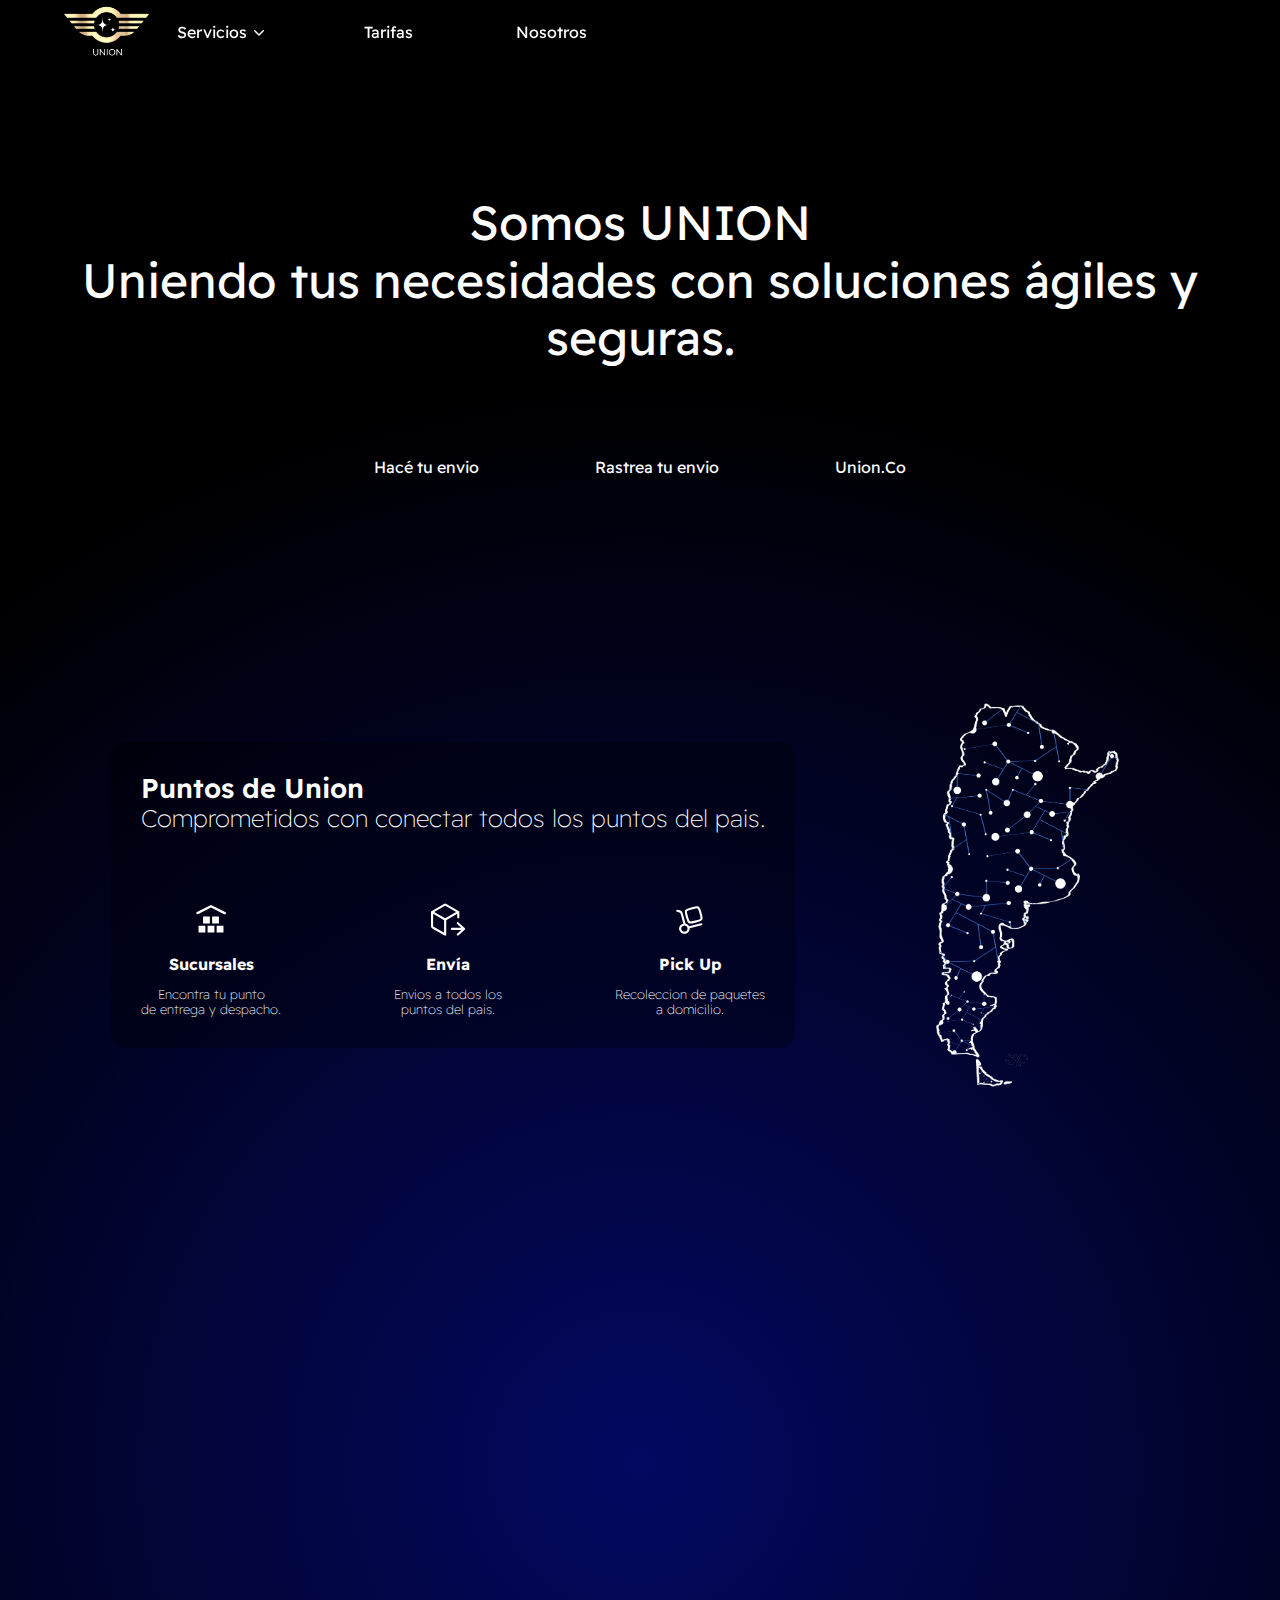
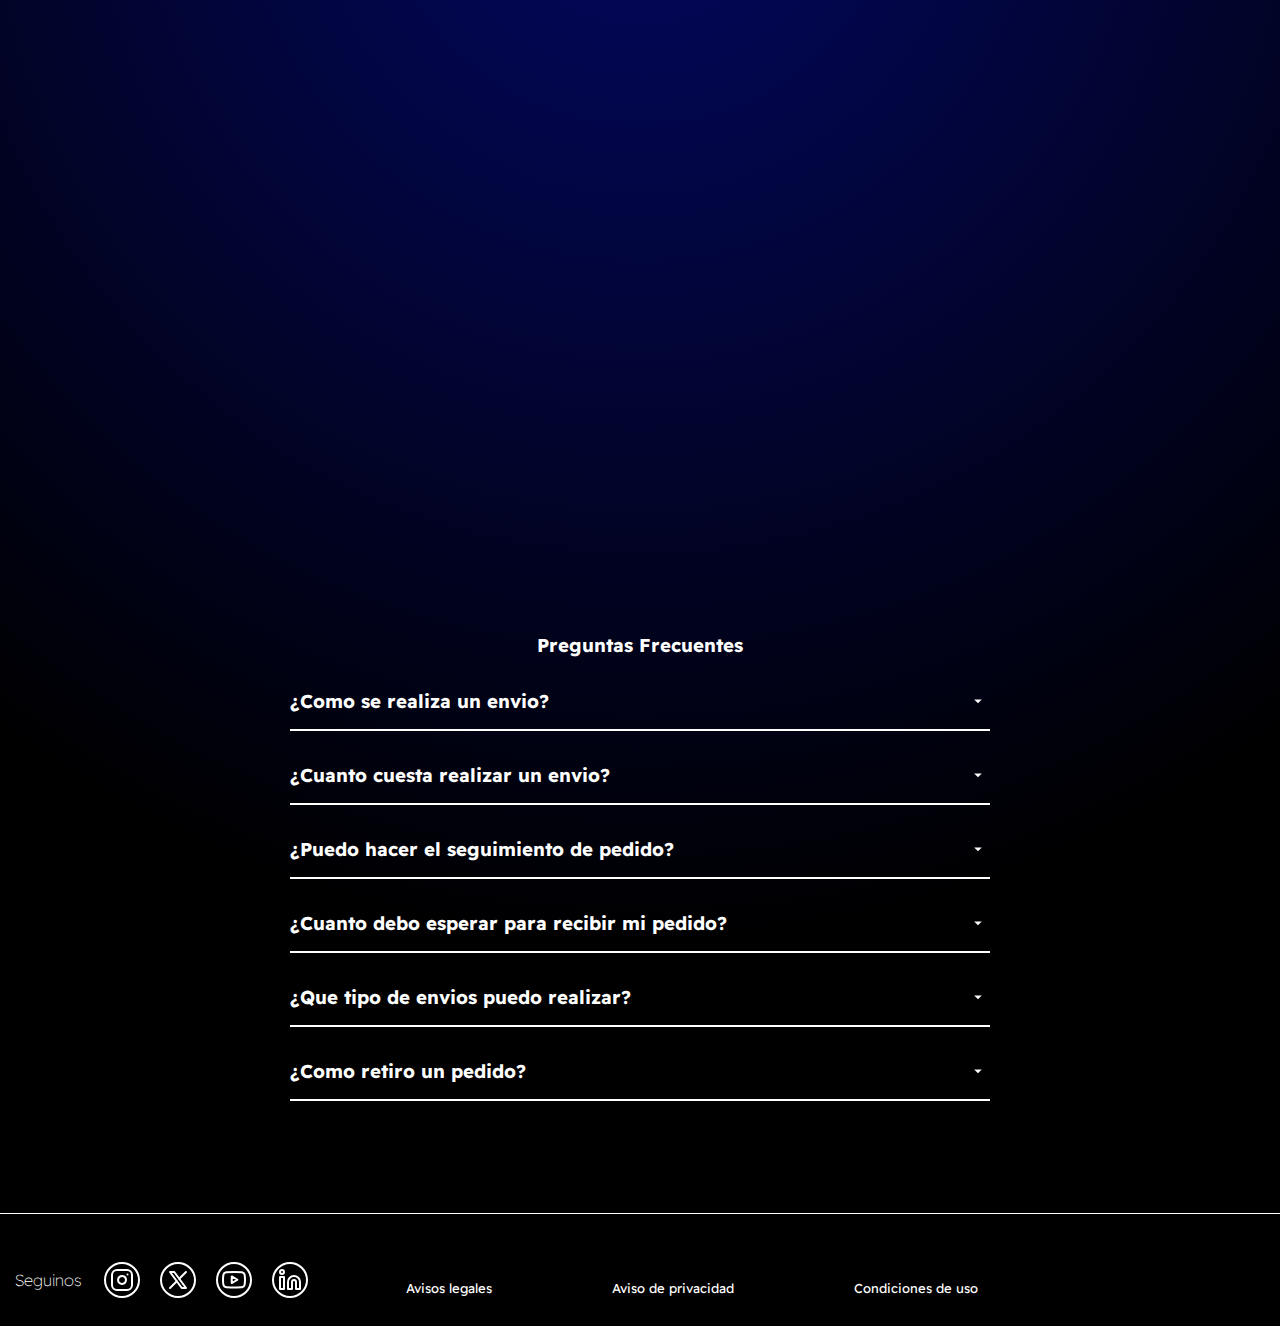
==== commit 366fadca: "Commit pre-entrega validado" ====
--- a/index.html
+++ b/index.html
@@ -4,155 +4,320 @@
 <head>
     <meta charset="UTF-8">
     <meta name="viewport" content="width=device-width, initial-scale=1">
+    <link rel="icon" type="image/favicon" href="/media/img/logo.ico" sizes="256x256">
     <link rel="preconnect" href="https://fonts.googleapis.com">
     <link rel="preconnect" href="https://fonts.gstatic.com" crossorigin>
-    <!-- google fonts -->
-    <link href="https://fonts.googleapis.com/css2?family=Red+Hat+Display:ital,wght@1,500&display=swap" rel="stylesheet">
-    <link rel="stylesheet" href="https://cdnjs.cloudflare.com/ajax/libs/animate.css/4.1.1/animate.min.css"/>
-    <!-- CSS -->
+    <link href="https://fonts.googleapis.com/css2?family=Readex+Pro:wght@160..700&display=swap" rel="stylesheet">
+    <link rel="stylesheet" href="https://cdnjs.cloudflare.com/ajax/libs/animate.css/4.1.1/animate.min.css">
+    <link rel="stylesheet" href="https://cdnjs.cloudflare.com/ajax/libs/font-awesome/6.5.2/css/all.min.css" integrity="sha512-SnH5WK+bZxgPHs44uWIX+LLJAJ9/2PkPKZ5QiAj6Ta86w+fsb2TkcmfRyVX3pBnMFcV7oQPJkl9QevSCWr3W6A==" crossorigin="anonymous" referrerpolicy="no-referrer">
     <link rel="stylesheet" href="/css/style.css">
-    <!-- JS -->
     <script defer src="script.js"></script>
-    <title>Union Homepage</title>
+    <title>Union</title>
 </head>
 
 <body>
-    <header class="home-header">
-        <div class="nav-container">
-
-            <a href="index.html" title="Home" aria-label="home" class="logo">
-                <img src="/media/img/union20.png" alt="">
-            </a>
-
-            <nav>
-                <ul class="nav hide">
-                    <li>
-                        <button>
-                            Servicios
-                            <svg aria-hidden="true" height="16" viewBox="0 0 16 16" version="1.1" width="16">
-                                <path
-                                    d="M12.78 5.22a.749.749 0 0 1 0 1.06l-4.25 4.25a.749.749 0 0 1-1.06 0L3.22 6.28a.749.749 0 1 1 1.06-1.06L8 8.939l3.72-3.719a.749.749 0 0 1 1.06 0Z">
-                                </path>
-                            </svg>
-                        </button>
+
+    <header class="header-main">
+
+        <a href="/index.html" title="Inicio" aria-label="Inicio" class="header-logo">
+            <img src="/media/img/logo.png" alt="Inicio">
+        </a>
+
+        <div class="navbar">
+            <ul class="links">
+                <li>
+                    <button>
+                        Servicios
+                        <svg aria-hidden="true" height="16" viewBox="0 0 16 16" version="1.1" width="16">
+                            <path
+                                d="M12.78 5.22a.749.749 0 0 1 0 1.06l-4.25 4.25a.749.749 0 0 1-1.06 0L3.22 6.28a.749.749 0 1 1 1.06-1.06L8 8.939l3.72-3.719a.749.749 0 0 1 1.06 0Z">
+                            </path>
+                        </svg>
+                    </button>
                         <div class="dropdown__wrapper">
-                            <div class="dropdown">
-                                <ul class="list-items-with-description">
-                                    <li>
-                                        <svg xmlns="http://www.w3.org/2000/svg" width="24" height="24"
-                                            viewBox="0 0 24 24" stroke-width="2" stroke="currentColor" fill="none"
-                                            stroke-linecap="round" stroke-linejoin="round">
-                                            <path stroke="none" d="M0 0h24v24H0z" fill="none" />
-                                            <path d="M12 4l-8 4l8 4l8 -4l-8 -4" />
-                                            <path d="M4 12l8 4l8 -4" />
-                                            <path d="M4 16l8 4l8 -4" />
-                                        </svg>
-                                        <div class="item-title" onclick="open.window('envios.html')">
-                                            <h3>Envios</h3>
-                                        </div>
-                                    </li>
-                                    <li>
-                                        <svg xmlns="http://www.w3.org/2000/svg" width="24" height="24"
-                                            viewBox="0 0 24 24" stroke-width="2" stroke="currentColor" fill="none"
-                                            stroke-linecap="round" stroke-linejoin="round">
-                                            <path stroke="none" d="M0 0h24v24H0z" fill="none" />
-                                            <path d="M3 12h4l3 8l4 -16l3 8h4" />
-                                        </svg>
-                                        <!--                                         <a class="item-title" href="/pages/seguimientos.html"><h3>Seguimientos</h3></a> -->
-                                        <div class="item-title" onclick="window.open('/pages/seguimientos.html')">
-                                            <h3>Seguimientos</h3>
-                                        </div>
-                                    </li>
-                                </ul>
-                            </div>
+                        <div class="dropdown">
+                            <ul class="dropdown-list-items">
+                                <li>
+                                    <svg xmlns="http://www.w3.org/2000/svg" width="24" height="24" viewBox="0 0 256 256"><path fill="#000000" d="m221.76 69.66l-88-48.18a12 12 0 0 0-11.52 0l-88 48.18A12 12 0 0 0 28 80.18v95.64a12 12 0 0 0 6.24 10.52l88 48.18a11.95 11.95 0 0 0 11.52 0l88-48.18a12 12 0 0 0 6.24-10.52V80.18a12 12 0 0 0-6.24-10.52M126.08 28.5a3.94 3.94 0 0 1 3.84 0L216.67 76L178.5 96.89a4 4 0 0 0-.58-.4l-88-48.18Zm1.92 96L39.33 76l42.23-23.13l88.67 48.54Zm-89.92 54.8a4 4 0 0 1-2.08-3.5V83.29l88 48.16v94.91Zm179.84 0l-85.92 47v-94.85l40-21.89V152a4 4 0 0 0 8 0v-46.82l40-21.89v92.53a4 4 0 0 1-2.08 3.5Z"/></svg>
+                                    <div class="item-title" onclick="window.open('/pages/envios.html')">
+                                        <h3>Envios</h3>
+                                    </div>
+                                </li>
+                                <li>
+                                    <svg xmlns="http://www.w3.org/2000/svg" width="24" height="24" viewBox="0 0 48 48"><path fill="none" stroke="#000000" stroke-linecap="round" stroke-linejoin="round" d="M7.985 13.23c-.014.312-.047.619-.047.934a19.97 19.97 0 0 0 32.124 15.87Zm15.905 8.332l1.32-2.303"/><path fill="none" stroke="#000000" stroke-linecap="round" stroke-linejoin="round" d="M24.31 33.83S24 37.99 27.2 43.5H10.07a89 89 0 0 0 5.071-13.969M39.03 15.654a12.813 12.813 0 0 0-18.233-9.9"/><path fill="none" stroke="#000000" stroke-linecap="round" stroke-linejoin="round" d="M35.517 16.11a9.27 9.27 0 0 0-13.19-7.161"/><path fill="none" stroke="#000000" stroke-linecap="round" stroke-linejoin="round" d="M32.004 16.567a5.725 5.725 0 0 0-8.146-4.423"/><circle cx="25.744" cy="18.328" r="1.077" fill="none" stroke="#000000" stroke-linecap="round" stroke-linejoin="round"/></svg>
+                                    <div class="item-title" onclick="window.open('/pages/seguimientos.html')">
+                                        <h3>Seguimiento</h3>
+                                    </div>
+                                </li>
+                            </ul>
                         </div>
-                    </li>
-                    <li>
-                        <a href="/pages/tarifas.html" title="Tarifas">Tarifas</a>
-                    </li>
-                    <li>
-                        <a href="/pages/nosotros.html" title="Nosotros">Nosotros</a>
-                    </li>
-                </ul>
-            </nav>
-        </div>
-
-        <button aria-label="Open menu" class="burger-menu" type="button" onclick=showSidebar()>
-            <svg xmlns="http://www.w3.org/2000/svg" class="icon icon-tabler icon-tabler-menu" width="24" height="24"
-                viewBox="0 0 24 24" stroke-width="2" stroke="currentColor" fill="none" stroke-linecap="round"
-                stroke-linejoin="round">
-                <path stroke="none" d="M0 0h24v24H0z" fill="none" />
-                <path d="M4 8l16 0" />
-                <path d="M4 16l16 0" />
-            </svg>
-        </button>
-
-        <ul class="sidebar">
-            <li onclick=hideSidebar()>
-                <a href="#"><svg xmlns="http://www.w3.org/2000/svg" height="26" viewBox="0 96 960 960" width="26">
-                        <path
-                            d="m249 849-42-42 231-231-231-231 42-42 231 231 231-231 42 42-231 231 231 231-42 42-231-231-231 231Z" />
-                    </svg></a>
-            </li>
-            <li><a href="#">Servicios</a>
-                <ul>
-                    <li><a href="/pages/envios.html">Envios</a></li>
-                    <li><a href="/pages/seguimientos.html">Seguimientos</a></li>
-                </ul>
-            </li>
-            <li>
-                <a href="/pages/tarifas.html">Tarifas</a>
-            </li>
-            <li>
-                <a href="/pages/nosotros.html">Nosotros</a>
-            </li>
-        </ul>
+                    </div>
+                </li>
+
+                <li>
+                    <a href="/pages/tarifas.html" title="Tarifas">Tarifas</a>
+                </li>
+
+                <li>
+                    <a href="/pages/nosotros.html" title="Nosotros">Nosotros</a>
+                </li>
+            </ul>
+
+        </div>
+
+        <div class="toggle-btn">
+            <i class="fa-solid fa-bars"></i>
+        </div>
+
+        <div class="responsive-menu">
+            <li>
+                <a href="/index.html" title="Inicio">Inicio</a>
+            </li>
+            <li>
+                <a href="/pages/envios.html" title="Envios">Envios</a>
+            </li>
+            <li>
+                <a href="/pages/seguimientos.html" title="Seguimiento">Seguimiento</a>
+            </li>
+            <li>
+                <a href="/pages/tarifas.html" title="Tarifas">Tarifas</a>
+            </li>
+            <li>
+                <a href="/pages/nosotros.html" title="Nosotros">Nosotros</a>
+            </li>
+        </div>
+
 
     </header>
 
-    <section class="main">
-        <div class="animate__animated animate__fadeInDown">
-            <h2><a href="/pages/envios.html" class="send-anchor">Hacé tu envio</a></h2>
-        </div>
+    <section class="main1">
+
+        <div class="main1-div1 hidden">
+            <p>
+                Somos <span>UNION</span><br> Uniendo tus necesidades con soluciones ágiles y seguras.
+            </p>
+        </div>
+        <div class="main1-div2">
+            <a class="animate__animated animate__fadeInLeft animate__delay-0.9s" href="/pages/envios.html">Hacé tu envio</a>
+            <a class="animate__animated animate__fadeInLeft animate__delay-0.9s" href="/pages/seguimientos.html">Rastrea tu envio</a>
+            <a class="animate__animated animate__fadeInLeft animate__delay-0.9s" href="/pages/seguimientos.html">Union.Co</a>
+        </div>
+
     </section>
 
-    <main class="parent">
-
-        <div class="div1 hidden">
-            <p>
-                Somos <strong>UNION</strong> la empresa de envios que te conecta con lo que quieras.
-            </p>
-        </div>
-        <div class="div2 hidden"> <!--animate__animated animate__fadeInLeft-->
-            <p>
-                Con presencia en 20 <br> de las 23 provincias de nuestro pais. <br> Seguimos creciendo
-            </p>
-            <img src="/media/img/mapa.png" alt="" style=" height: 450px;">
-        </div>
-        <div class="div3 hidden"> <!--animate__animated animate__fadeInRight-->
-            <p>
-                Nuestra flota es de la mejor calidad <br> Para que no tengas preocupaciones
-            </p>
-            <img src="/media/img/union6-removebg-preview.png" alt="">
-        </div>
-
-    </main>
-
-    <footer>
-        <h4>Contacto</h4>
+    <section class="main2">
+
+        <div class="main2-div1">
+            <div class="union-main2">
+                <h6>
+                    Puntos de Union
+                </h6>
+                <p>
+                    Comprometidos con conectar todos los puntos del pais.
+                </p>
+                <div class="icons2">
+                    <ul>
+                        <li>
+                            <a href="/pages/nosotros.html">
+                                <svg xmlns="http://www.w3.org/2000/svg" width="34" height="34" viewBox="0 0 15 15"><path fill="#ffffff" d="M13.5 5a.5.5 0 0 1-.22-.05L7.5 2L1.72 4.93A.514.514 0 0 1 1.28 4L7.5.92L13.72 4a.512.512 0 0 1-.22 1M5 10H2v3h3zm4 0H6v3h3zm4 0h-3v3h3zm-2-4H8v3h3zM7 6H4v3h3z"/></svg>
+                            </a>
+                            <h5>Sucursales</h5>
+                            <p>Encontra tu punto<br> de entrega y despacho.</p>
+                        </li>
+                        <li>
+                            <a href="/pages/envios.html">
+                                <svg xmlns="http://www.w3.org/2000/svg" width="34" height="34" viewBox="0 0 24 24"><path fill="#ffffff" d="M9.126.64a1.75 1.75 0 0 1 1.75 0l8.25 4.762q.155.09.286.206a.75.75 0 0 1 .554.96q.035.17.035.35v3.332a.75.75 0 0 1-1.5 0V7.64l-7.75 4.474V22.36a.75.75 0 0 1-1.125.65l-8.75-5.052a1.75 1.75 0 0 1-.875-1.515V6.917q0-.179.035-.35a.75.75 0 0 1 .554-.96q.133-.117.286-.205zm.875 10.173l7.75-4.474l-7.625-4.402a.25.25 0 0 0-.25 0L2.251 6.34Zm-8.5-3.175v8.803c0 .09.048.172.125.216l7.625 4.402v-8.947Z"/><path fill="#ffffff" d="m21.347 17.5l-2.894-2.702a.75.75 0 1 1 1.023-1.096l4.286 4a.75.75 0 0 1 0 1.096l-4.286 4a.75.75 0 1 1-1.023-1.096L21.347 19h-6.633a.75.75 0 0 1 0-1.5z"/></svg>
+                            </a>
+                            <h5>Envía</h5>
+                            <p>Envios a todos los<br> puntos del pais.</p>
+                        </li>
+                        <li>
+                            <a href="/pages/envios.html">
+                                <svg xmlns="http://www.w3.org/2000/svg" width="34" height="34" viewBox="0 0 24 24"><g fill="none"><path fill="#ffffff" d="M7.506 15.265a.75.75 0 0 0 1.446-.4zm-1.43-7.99l.724-.2zM4.705 5.92l-.2.723zM3.2 4.725a.75.75 0 1 0-.402 1.445zm16.988 11a.75.75 0 1 0-.378-1.451zm-9.991 1.834c.31 1.12-.37 2.303-1.574 2.616L9 21.626c1.977-.513 3.185-2.502 2.643-4.467zm-1.574 2.616c-1.212.315-2.428-.389-2.74-1.519l-1.446.4c.54 1.955 2.594 3.082 4.563 2.57zm-2.74-1.519c-.31-1.12.37-2.303 1.574-2.616l-.377-1.45c-1.977.513-3.186 2.502-2.643 4.467zm1.574-2.616c1.212-.315 2.428.389 2.74 1.519l1.446-.4c-.54-1.955-2.594-3.082-4.563-2.57zm1.494-1.175L6.8 7.075l-1.446.4l2.152 7.79zM4.904 5.197l-1.703-.472l-.402 1.445l1.704.473zM6.8 7.075a2.707 2.707 0 0 0-1.896-1.878l-.4 1.446c.425.118.742.44.85.831zm4.31 11.01l9.079-2.36l-.378-1.451l-9.079 2.36z"/><path stroke="#ffffff" stroke-width="1.5" d="M9.565 8.73c-.485-1.755-.727-2.633-.315-3.324c.411-.692 1.316-.927 3.126-1.398l1.92-.498c1.81-.47 2.715-.706 3.428-.307c.713.4.956 1.277 1.44 3.033l.515 1.862c.485 1.755.728 2.633.316 3.325c-.412.691-1.317.927-3.127 1.397l-1.92.499c-1.81.47-2.715.705-3.428.306c-.713-.4-.955-1.277-1.44-3.032z"/></g></svg>
+
+                            </a>
+                            <h5>Pick Up</h5>
+                            <p>Recoleccion de paquetes<br> a domicilio.</p>
+                        </li>
+                    </ul>
+                </div>
+            </div>
+            <img src="/media/img/mapa.png" alt="">
+        </div>
+        <div class="main2-div2 hidden">
+            <div class="carousel-main2">
+                <h3>Union.Co</h3>
+                <p>Servicios de mensajeria para e-commerce.<br> Quienes nos eligen</p>
+                <div class="logos">
+                    <svg xmlns="http://www.w3.org/2000/svg" width="72" height="72" viewBox="0 0 48 48"><ellipse cx="24" cy="24" fill="none" stroke="#ffffff" stroke-linecap="round" stroke-linejoin="round" rx="19.5" ry="12.978"/><path fill="none" stroke="#ffffff" stroke-linecap="round" stroke-linejoin="round" d="M9.704 15.53a20.8 20.8 0 0 0 6.386 1.866a23 23 0 0 0 4.546-.773"/><path fill="none" stroke="#ffffff" stroke-linecap="round" stroke-linejoin="round" d="M38.882 15.614a8.6 8.6 0 0 1-5.165 1.485c-3.335 0-6.225-2.199-9.215-2.199c-2.668 0-7.189 4.373-7.189 5.164s1.31 1.26 2.372.74c.621-.303 3.31-2.914 5.484-2.914s9.219 7.136 9.857 7.806c.989 1.038-.926 3.274-2.149 2.05s-3.41-3.162-3.41-3.162"/><path fill="none" stroke="#ffffff" stroke-linecap="round" stroke-linejoin="round" d="M43.4 22.683a24 24 0 0 0-8.547 2.692m-2.273 2.081c.989 1.037-.926 3.273-2.149 2.05s-2.581-2.513-2.581-2.513"/><path fill="none" stroke="#ffffff" stroke-linecap="round" stroke-linejoin="round" d="M30.135 29.215c.988 1.037-.927 3.273-2.15 2.05s-2.025-1.962-2.025-1.962"/><path fill="none" stroke="#ffffff" stroke-linecap="round" stroke-linejoin="round" d="M24.202 31.316a2.31 2.31 0 0 0 3.648-.186"/><path fill="none" stroke="#ffffff" stroke-linecap="round" stroke-linejoin="round" d="M24.202 31.316c.53-.697.49-3.182-2.244-2.688c.642-1.219.066-3.146-2.388-2.01a1.69 1.69 0 0 0-3.146-.658a1.455 1.455 0 0 0-2.8-.28c-.544 1.104.296 3.096 2.092 1.976c-.182 1.944.84 2.537 2.684 1.78c.099 1.91 1.367 1.745 2.273 1.3a1.938 1.938 0 0 0 3.529.58"/><path fill="none" stroke="#ffffff" stroke-linecap="round" stroke-linejoin="round" d="M4.67 22.279a18.3 18.3 0 0 1 9.064 3.214"/></svg>
+                    <svg xmlns="http://www.w3.org/2000/svg" width="72" height="72" viewBox="0 0 24 24"><path d="M6.38 13.24v-4.2H7.4v6.8H6.39v-.63c-.46.47-1.1.75-1.81.75C3.12 15.96 2 14.9 2 13.3V9.04h1v4.2c0 1.09.74 1.8 1.7 1.8c.94 0 1.68-.73 1.68-1.8m2.76-4.2v2.46c.23-.21.51-.4.81-.53c.3-.12.63-.19.96-.19c1.46 0 2.59 1.16 2.59 2.59s-1.13 2.59-2.59 2.59c-.33 0-.66-.07-.96-.19c-.31-.13-.58-.32-.82-.55v.62h-.97v-6.8h.98m3.41 4.33c0-.96-.78-1.72-1.71-1.72c-.95 0-1.71.76-1.71 1.72c0 .95.75 1.72 1.71 1.72c.93 0 1.71-.77 1.71-1.72m3.91-2.58c1.44 0 2.49 1.1 2.49 2.57v.33h-4.04c.13.81.8 1.4 1.64 1.4c.58 0 1.06-.23 1.45-.73l.7.53a2.62 2.62 0 0 1-2.15 1.06c-1.49 0-2.64-1.11-2.64-2.59c0-1.39 1.09-2.57 2.55-2.57m-1.54 2.12h3.03c-.16-.76-.77-1.26-1.51-1.26c-.73 0-1.34.5-1.52 1.26m5.58.09v2.84h-1v-4.95h.97v.61c.24-.4.64-.65 1.19-.65H22v.91h-.41c-.64 0-1.09.5-1.09 1.24" fill="#ffffff"/></svg>
+                    <svg xmlns="http://www.w3.org/2000/svg" width="72" height="72" viewBox="0 0 24 24"><path fill="#ffffff" d="M5.166 9.096a.02.02 0 0 0-.022.021c0 .396-.32.717-.713.717a.02.02 0 0 0-.021.022c0 .012.01.021.021.021c.394 0 .713.322.713.718q.002.02.022.021c.011 0 .021-.01.021-.021A.717.717 0 0 1 5.9 9.88a.021.021 0 0 0 0-.043a.716.716 0 0 1-.713-.718v-.002a.02.02 0 0 0-.006-.015a.02.02 0 0 0-.015-.006m-3.693.526L0 13.462h.48l.355-.922h1.782l.354.922h.481L1.98 9.622zm2.264.002v3.838h.491V9.624zm2.375 0v3.838h2.413v-.502H6.613v-1.19H8.19v-.477H6.613v-1.166h1.773v-.502zm-4.386.592l.698 1.82H1.028zm14.689.402a1.47 1.47 0 0 0-.966.366V10.7h-.491v2.763h.49c.002-.477 0-.955.002-1.433a.97.97 0 0 1 .965-.918zm4.18.007q-.079 0-.158.01c-.315.031-.606.175-.753.377a.7.7 0 0 0-.14.465c.007.2.066.357.233.496c.184.147.42.2.657.259c.311.067.426.095.546.186c.08.07.133.127.136.27c0 .25-.221.372-.42.41a.89.89 0 0 1-.894-.344l-.371.288c.33.382.777.505 1.09.5c.54-.01.891-.217 1.029-.534c.066-.153.063-.309.063-.38a.68.68 0 0 0-.267-.545c-.228-.177-.583-.228-.636-.242c-.437-.078-.658-.196-.697-.341c-.043-.192.102-.35.297-.411a.76.76 0 0 1 .857.277l.367-.247a1.17 1.17 0 0 0-.939-.494m2.387 0q-.079 0-.157.01c-.316.031-.607.175-.753.377a.7.7 0 0 0-.14.465c.006.2.065.357.233.496c.183.147.42.2.657.259c.31.067.426.095.545.186c.081.07.134.127.136.27c.001.25-.221.372-.42.41a.89.89 0 0 1-.894-.344l-.371.288c.33.382.777.505 1.09.5c.541-.01.891-.217 1.03-.534c.065-.153.062-.309.062-.38a.68.68 0 0 0-.267-.545c-.227-.177-.583-.228-.636-.242c-.437-.078-.658-.196-.696-.341c-.043-.192.101-.35.297-.411a.76.76 0 0 1 .857.277l.367-.247a1.17 1.17 0 0 0-.94-.494m-9.84.002a1.46 1.46 0 0 0-1.42 1.117a1.3 1.3 0 0 0-.041.327v2.833h.491v-1.813c.17.18.487.42.96.454a1.45 1.45 0 0 0 1.208-.627a1.457 1.457 0 0 0-1.199-2.292zm4.804 0a1.448 1.448 0 0 0-1.288 2.08c.255.53.811.87 1.412.833a1.45 1.45 0 0 0 1.012-.51l-.363-.291a.97.97 0 0 1-1.106.273a1.01 1.01 0 0 1-.602-.69h2.239l.002-.427a1.295 1.295 0 0 0-1.306-1.268m-9.2.08l1.062 1.377l-1.062 1.378h.581l.779-1.01l.778 1.01h.581l-1.062-1.378l1.062-1.378h-.581l-.778 1.01l-.779-1.01zm-3.825.015v2.74h.49v-2.74zm8.233.37a.96.96 0 0 1 .95.993a.963.963 0 0 1-.863.998a.96.96 0 0 1-1.034-.739c-.074-.382 0-.746.307-1.019a.96.96 0 0 1 .64-.233m4.79.015a.823.823 0 0 1 .819.755h-1.76a.964.964 0 0 1 .94-.755z"/></svg>
+                    <svg xmlns="http://www.w3.org/2000/svg" width="72" height="72" viewBox="0 0 48 48"><path fill="none" stroke="#ffffff" stroke-linecap="round" stroke-linejoin="round" d="M15.624 11.327L4.417 22.167c-.56.475-.917 1.034-.917 1.832c0 .795.358 1.355.917 1.834L15.624 36.67c.072.073.141.103.2.103c.106 0 .18-.097.176-.21a.32.32 0 0 0-.098-.21c-2.63-3.268-4.544-7.016-4.544-12.315c0-5.302 1.913-9.124 4.544-12.394a.32.32 0 0 0 .098-.21c.004-.115-.07-.209-.176-.209c-.059 0-.129.028-.2.101m8.616-.916c-4.388 0-6.103 6.218-6.103 13.63s1.715 13.55 6.103 13.55c2.633 0 4.877-1.542 4.884-2.81a1.07 1.07 0 0 0-.338-.775c-1.248-1.205-1.736-2.41-1.74-3.474c-.008-2.03 1.753-3.542 3.377-3.542c2.232 0 3.548 1.754 3.548 4.026c0 2.153-.917 3.945-1.915 5.381a.33.33 0 0 0-.057.182c0 .112.067.205.166.205c.06 0 .131-.032.208-.11l11.21-10.838c.56-.478.917-1.039.917-1.833c0-.799-.358-1.357-.917-1.832l-11.21-10.841c-.076-.077-.147-.11-.208-.11c-.1 0-.166.094-.166.207c0 .058.017.123.057.182c.997 1.434 1.915 3.229 1.915 5.38c0 2.27-1.316 4.026-3.548 4.026c-1.624 0-3.385-1.511-3.377-3.542c.004-1.063.492-2.27 1.74-3.474c.233-.233.34-.497.338-.774c-.007-1.27-2.251-2.812-4.884-2.812"/></svg>
+                    <svg xmlns="http://www.w3.org/2000/svg" width="72" height="72" viewBox="0 0 48 48"><path fill="none" stroke="#ffffff" stroke-linecap="round" stroke-linejoin="round" d="M7.5 42.5h33a2 2 0 0 0 2-2v-33a2 2 0 0 0-2-2h-33a2 2 0 0 0-2 2v33a2 2 0 0 0 2 2"/><g fill="none" stroke="#ffffff" stroke-linecap="round" stroke-linejoin="round"><rect width="4.202" height="5.568" x="28.632" y="24.049" rx="2.101" ry="2.101"/><path d="M25.142 26.15a2.1 2.1 0 0 1 2.101-2.101h0m-2.101 0v5.568m-8.097-8.405v8.405m6.108-2.101a2.1 2.1 0 0 1-2.102 2.1h0a2.1 2.1 0 0 1-2.1-2.1V26.15a2.1 2.1 0 0 1 2.1-2.101h0c1.16 0 2.102.94 2.102 2.1m-.001 3.468v-5.568m-8.084 2.749v.035a2.784 2.784 0 0 1-2.784 2.784h0A2.784 2.784 0 0 1 9.5 26.833v-2.837a2.784 2.784 0 0 1 2.784-2.784h0a2.784 2.784 0 0 1 2.784 2.784v.034m15.665-2.083v-3.564m3.168 4.941l3.152-3.152m-2.117 6.661H38.5"/></g></svg>
+                    <svg xmlns="http://www.w3.org/2000/svg" width="72" height="72" viewBox="0 0 48 48"><path fill="none" stroke="#ffffff" stroke-linecap="round" stroke-linejoin="round" d="M13.987 29.856a20 20 0 0 1-1.784.63a19 19 0 0 1-2.39.572a8.7 8.7 0 0 1-1.971.145a5.3 5.3 0 0 1-2.114-.568a4.13 4.13 0 0 1-1.96-2.113a5.14 5.14 0 0 1-.11-2.923a11.9 11.9 0 0 1 1.85-4.098c.573-.847 1.218-1.642 1.872-2.428q.96-1.154 1.946-2.286a12.5 12.5 0 0 0-1.055 2.202a8.4 8.4 0 0 0-.476 1.91a4.3 4.3 0 0 0 .262 2.195a3.52 3.52 0 0 0 1.955 1.84a5.1 5.1 0 0 0 1.894.302a14 14 0 0 0 2.974-.441q1.635-.377 3.254-.819C24.72 22.184 44.5 16.86 44.5 16.86s-22.854 9.82-30.513 12.996"/></svg>
+                    <svg xmlns="http://www.w3.org/2000/svg" width="72" height="72" viewBox="0 0 48 48"><path fill="none" stroke="#ffffff" stroke-linecap="round" stroke-linejoin="round" d="M18.637 18.574C7.825 1.672.005 28.354 7.408 37.44c1.992 2.444 4.476-.096 3.798-2.491c-3.302-11.65-.336-11.838 3.43-4.696c3.093 5.87 11.938 13.457 16.208-1.143c2.968-10.148 7.582-10.052 7.431-3.92c-.255 10.42 2.598 8.595 4.492 3.349c3.456-9.579-6.007-28.958-13.678-12.7c-2.935 6.22-4.41 12.181-10.452 2.735"/></svg>
+                    <svg xmlns="http://www.w3.org/2000/svg" width="72" height="72" viewBox="0 0 24 24"><path fill="#ffffff" d="m19.817 10.28l.046 2.694h-.023l-.78-2.693h-1.283v3.392h.848l-.046-2.785h.023l.836 2.785h1.227v-3.392zm-16.15 0l-.641 3.428h.928l.47-3.118h.023l.459 3.118h.916l-.63-3.427zm5.181 0l-.424 2.614h-.023l-.424-2.613H6.58l-.069 3.427h.86l.023-3.083h.011l.573 3.083h.871l.573-3.083h.023l.023 3.083h.86l-.08-3.427zm-7.266 2.454a.5.5 0 0 1 .011.252c-.023.114-.103.229-.332.229c-.218 0-.344-.126-.344-.31v-.332H0v.264c0 .768.607.997 1.25.997c.618 0 1.134-.218 1.214-.78c.046-.298.012-.492 0-.561c-.16-.722-1.467-.929-1.559-1.33a.5.5 0 0 1 0-.183c.023-.115.104-.23.31-.23s.32.127.32.31v.206h.86v-.24c0-.745-.676-.86-1.157-.86c-.608 0-1.112.206-1.204.757a1.04 1.04 0 0 0 .012.458c.137.71 1.364.917 1.536 1.352m11.152 0c.034.08.022.184.011.253c-.023.114-.103.229-.332.229c-.218 0-.344-.126-.344-.31v-.332h-.917v.264c0 .756.596.985 1.238.985c.619 0 1.123-.206 1.203-.779c.046-.298.012-.481 0-.562c-.137-.71-1.433-.928-1.524-1.318a.5.5 0 0 1 0-.183c.023-.115.103-.23.31-.23c.194 0 .32.127.32.31v.206h.848v-.24c0-.745-.665-.86-1.146-.86c-.607 0-1.1.195-1.192.757c-.023.149-.023.286.012.458c.137.71 1.34.905 1.513 1.352m2.888.459c.24 0 .31-.16.332-.252c.012-.035.012-.092.012-.126V10.28h.87v2.464c0 .069 0 .195-.01.23c-.058.641-.562.847-1.193.847c-.63 0-1.134-.206-1.192-.848c0-.034-.011-.16-.011-.229V10.28h.87v2.533c0 .046 0 .091.012.126c0 .091.07.252.31.252m7.152-.034c.252 0 .332-.16.355-.253c.011-.034.011-.091.011-.126v-.493h-.355v-.504H24v.917c0 .069 0 .115-.011.23c-.058.63-.597.847-1.204.847s-1.146-.217-1.203-.848c-.012-.114-.012-.16-.012-.229v-1.444c0-.057.012-.172.012-.23c.08-.641.596-.847 1.203-.847s1.135.206 1.203.848c.012.103.012.229.012.229v.115h-.86v-.195s0-.08-.011-.126c-.012-.08-.08-.252-.344-.252c-.252 0-.32.16-.344.252c-.011.045-.011.103-.011.16v1.57c0 .046 0 .092.011.126c0 .092.092.253.333.253"/></svg>
+                    <svg xmlns="http://www.w3.org/2000/svg" width="72" height="72" viewBox="0 0 48 48"><path fill="none" stroke="#ffffff" stroke-linecap="round" stroke-linejoin="round" d="m30.227 12.859l-7.566 4.332l10.523 17.95H43.5zm-9.138 7.765l-7.565 4.333l5.97 10.184h10.243zm-9.024 7.259L4.5 32.216l1.715 2.925h10.174z"/></svg>
+                    <svg xmlns="http://www.w3.org/2000/svg" width="72" height="72" viewBox="0 0 24 24"><path fill="#ffffff" d="M18.903 5.954L17.17 13.03l-1.739-7.076h-5.099v2.613C9.72 6.28 7.56 5.706 5.558 5.674C3.12 5.641.563 6.701.469 9.936h3.373c0-.977.747-1.536 1.588-1.523c1.032-.008 1.508.434 1.533 1.124c-.036.597-.387 1.014-1.525 1.014H4.303V12.9h1.03c.584 0 1.399.319 1.431 1.155c.04.995-.652 1.435-1.501 1.443c-1.517-.053-1.763-1.225-1.763-2.23H0c.015.677-.151 5.091 5.337 5.059c2.629.025 4.464-1.085 5.003-2.613v2.342h3.455v-7.632l1.867 7.634h3.018l1.875-7.626v7.634H24V5.954zm-8.561 7.06c-.429-.893-1.034-1.284-1.376-1.407c.714-.319 1.09-.751 1.376-1.614z"/></svg>
+                </div>
+            </div>
+        </div>
+
+    </section>
+
+    <section class="main3 hidden">
+        <h3>Nuestra flota</h3>
+        <div class="transport-main3">
+            <div>
+                <figure>
+                    <a href="/pages/envios.html"><img src="/media/img/moto.jpg" alt="Lavender Fields"></a>
+                </figure>
+                <div class="photo-preview">
+                    <h2>Distancias cortas</h2>
+                    <p>
+                        Cargas de hasta 50kg para una distancia maxima de 30km.
+                    </p>
+                </div>
+            </div>
+            <div>
+                <figure>
+                    <a href="/pages/envios.html"><img src="/media/img/camioneta.jpg" alt="Snowy Mountains"></a>
+                </figure>
+                <div class="photo-preview">
+                    <h2>Distancias medias</h2>
+                    <p>
+                        Cargas de hasta 200kg para una distancia maxima de 200km.
+                    </p>
+                </div>
+            </div>
+            <div>
+                <figure>
+                    <a href="/pages/envios.html"><img src="/media/img/camiones.jpg" alt="Wooden Bridge"></a>
+                </figure>
+                <div class="photo-preview">
+                    <h2>Distancias largas</h2>
+                    <p>
+                        Cargas de hasta 700kg y con palets, con envios a todo el pais.
+                    </p>
+                </div>
+            </div>
+            <div>
+                <figure>
+                    <a href="/pages/envios.html"><img src="/media/img/avion.jpg" alt="Autumn Forest"></a>
+                </figure>
+                <div class="photo-preview">
+                    <h2>Transporte aereo</h2>
+                    <p>
+                        Cargas de hasta 1tn y con palets, con envios a todo el pais.
+                    </p>
+                </div>
+            </div>
+        </div>
+    </section>
+
+    <section class="main4">
+        <div>
+            <h3>Preguntas Frecuentes</h3>
+        </div>
+        <div class="faq">
+            <div class="question">
+                <h3>¿Como se realiza un envio?</h3>
+                <svg xmlns="http://www.w3.org/2000/svg" width="24" height="24" viewBox="0 0 24 24">
+                    <path fill="#ffffff" d="M12 14.308L8.192 10.5h7.616z"/>
+                </svg>
+            </div>
+            <div class="answer">
+                <p>Para realizar un envio lo que tenes que realizar es ir a la seccion de <strong>Envios</strong> desde la solapa Servicios. Una vez obtengas el <strong>Codigo de Envio</strong> que se te asignará, podes acercarte a una de nuestras sucursales para despachar tu pedido.
+                </p>
+            </div>
+        </div>
+        <div class="faq">
+            <div class="question">
+                <h3>¿Cuanto cuesta realizar un envio?</h3>
+                <svg xmlns="http://www.w3.org/2000/svg" width="24" height="24" viewBox="0 0 24 24">
+                    <path fill="#ffffff" d="M12 14.308L8.192 10.5h7.616z"/>
+                </svg>
+            </div>
+            <div class="answer">
+                <p>Tenemos diferentes tarifas segun el peso de lo que desees enviar y que tan lejos se encuentre el destino. No te preocupes, desde la seccion <strong>Tarifas</strong> vas a poder obtener toda la informacion sobre costos.
+                </p>
+            </div>
+        </div>
+        <div class="faq">
+            <div class="question">
+                <h3>¿Puedo hacer el seguimiento de pedido?</h3>
+                <svg xmlns="http://www.w3.org/2000/svg" width="24" height="24" viewBox="0 0 24 24">
+                    <path fill="#ffffff" d="M12 14.308L8.192 10.5h7.616z"/>
+                </svg>
+            </div>
+            <div class="answer">
+                <p>¡Si! Tenes que ingresar a la seccion <strong>Seguimiento</strong>, una vez alli tenes que ingresar los datos de tu pedido incluyendo el <strong>Codigo de envio</strong>
+                </p>
+            </div>
+        </div>
+        <div class="faq">
+            <div class="question">
+                <h3>¿Cuanto debo esperar para recibir mi pedido?</h3>
+                <svg xmlns="http://www.w3.org/2000/svg" width="24" height="24" viewBox="0 0 24 24">
+                    <path fill="#ffffff" d="M12 14.308L8.192 10.5h7.616z"/>
+                </svg>
+            </div>
+            <div class="answer">
+                <p>Depende la distancia en la que se encuentre el destino. Tambien tenemos diferentes tipos de transporte segun tus necesidades.
+                </p>
+            </div>
+        </div>
+        <div class="faq">
+            <div class="question">
+                <h3>¿Que tipo de envios puedo realizar?</h3>
+                <svg xmlns="http://www.w3.org/2000/svg" width="24" height="24" viewBox="0 0 24 24">
+                    <path fill="#ffffff" d="M12 14.308L8.192 10.5h7.616z"/>
+                </svg>
+            </div>
+            <div class="answer">
+                <p>Realizamos envios de todo tipo, desde documentos importantes hasta paquetes voluminosos a cualquier provincia del pais. Desde la seccion <strong>Envios</strong> podras visulizar toda la informacion sobre el tipo de envio y la modalidad de transporte.
+                </p>
+            </div>
+        </div>
+        <div class="faq">
+            <div class="question">
+                <h3>¿Como retiro un pedido?</h3>
+                <svg xmlns="http://www.w3.org/2000/svg" width="24" height="24" viewBox="0 0 24 24">
+                    <path fill="#ffffff" d="M12 14.308L8.192 10.5h7.616z"/>
+                </svg>
+            </div>
+            <div class="answer">
+                <p>Para retirar un pedido en alguna de nuestras sucursales tenes que presentar el numero de <strong>PIN</strong> vinculado al <strong>Codigo de Envio</strong> del pedido realizado. Una vez presentado esto, se validara el origen del pedido para que lo puedas retirar.
+                </p>
+            </div>
+        </div>
+    </section>
+
+    <footer class="footer border-highlight">
+
+        <div class="social-media-container">
+            <div>
+                <h4>Seguinos</h4>
+            </div>
+            <button type="button" class="social-media-button">
+                <svg xmlns="http://www.w3.org/2000/svg" width="24" height="24" viewBox="0 0 24 24" fill="none" stroke="white" stroke-width="2" stroke-linecap="round" stroke-linejoin="round" class="feather feather-instagram"><rect x="2" y="2" width="20" height="20" rx="5" ry="5"></rect><path d="M16 11.37A4 4 0 1 1 12.63 8 4 4 0 0 1 16 11.37z"></path><line x1="17.5" y1="6.5" x2="17.51" y2="6.5"></line></svg>
+            </button>
+            <button type="button" class="social-media-button">
+                <svg xmlns="http://www.w3.org/2000/svg" class="icon icon-tabler icon-tabler-brand-x" width="24" height="24" viewBox="0 0 24 24" stroke-width="2" stroke="white" fill="none" stroke-linecap="round" stroke-linejoin="round"><path stroke="none" d="M0 0h24v24H0z" fill="none"/><path d="M4 4l11.733 16h4.267l-11.733 -16z" /><path d="M4 20l6.768 -6.768m2.46 -2.46l6.772 -6.772" /></svg>
+            </button>
+            <button type="button" class="social-media-button">
+                <svg xmlns="http://www.w3.org/2000/svg" width="24" height="24" viewBox="0 0 24 24" fill="none" stroke="white" stroke-width="2" stroke-linecap="round" stroke-linejoin="round" class="feather feather-youtube"><path d="M22.54 6.42a2.78 2.78 0 0 0-1.94-2C18.88 4 12 4 12 4s-6.88 0-8.6.46a2.78 2.78 0 0 0-1.94 2A29 29 0 0 0 1 11.75a29 29 0 0 0 .46 5.33A2.78 2.78 0 0 0 3.4 19c1.72.46 8.6.46 8.6.46s6.88 0 8.6-.46a2.78 2.78 0 0 0 1.94-2 29 29 0 0 0 .46-5.25 29 29 0 0 0-.46-5.33z"></path><polygon points="9.75 15.02 15.5 11.75 9.75 8.48 9.75 15.02"></polygon></svg>
+            </button>
+            <button type="button" class="social-media-button">
+                <svg xmlns="http://www.w3.org/2000/svg" width="24" height="24" viewBox="0 0 24 24" fill="none" stroke="white" stroke-width="2" stroke-linecap="round" stroke-linejoin="round" class="feather feather-linkedin"><path d="M16 8a6 6 0 0 1 6 6v7h-4v-7a2 2 0 0 0-2-2 2 2 0 0 0-2 2v7h-4v-7a6 6 0 0 1 6-6z"></path><rect x="2" y="9" width="4" height="12"></rect><circle cx="4" cy="4" r="2"></circle></svg>
+            </button>
+        </div>
+
+        <a href="">Avisos legales</a>
+        <a href="">Aviso de privacidad</a>
+        <a href="">Condiciones de uso</a>
     </footer>
 
-    <script>
-        function showSidebar() {
-            const sidebar = document.querySelector('.sidebar')
-            sidebar.style.display = 'flex'
-        }
-        function hideSidebar() {
-            const sidebar = document.querySelector('.sidebar')
-            sidebar.style.display = 'none'
-        }
-    </script>
-
 </body>
 
 </html>--- a/css/style.css
+++ b/css/style.css
@@ -16,6 +16,7 @@
     padding: 0;
     padding-left: 0;
     box-sizing: border-box;
+    font-family: "Readex Pro", sans-serif;
 }
 
 html{
@@ -23,7 +24,6 @@
 }
 
 body {
-    font-family: Arial, Helvetica, sans-serif;
     font-size: var(--font-size);
     background: radial-gradient(circle, rgba(3,8,97,1) 0%, rgba(0,0,0,1) 68%);
 }
@@ -35,7 +35,7 @@
     top: 0;
     left: 0;
     display: flex;
-    justify-content: space-between;
+    justify-content: flex-start;
     height: var(--navbar-height);
     padding: 0px 3rem;
     align-items: center;
@@ -67,7 +67,6 @@
     min-height: 2.25rem;
     font-size: var(--font-size);
     gap: 0.25rem;
-    font-family: 'Open Sans', sans-serif;
     flex-wrap: nowrap;
     border-radius: 10rem;
     padding: 0.25rem 0.6125rem;
@@ -202,6 +201,7 @@
 .toggle-btn {
     display: none;
     cursor: pointer;
+    color: #fafafa;
 }
 
 .responsive-menu {
@@ -246,7 +246,7 @@
 }
 
 .responsive-menu.open {
-    height: 240px;
+    height: 220px;
 }
 /*----------Header Section---------*/
 
@@ -672,6 +672,76 @@
 }
 /*----------Footer Section----------*/
 
+/*----------Seguimientos form----------*/
+.seguimiento-container {
+    max-width: 90%;
+    margin: 0 auto;
+    padding: 30px;
+    background-color: #b8c8ef;
+    border-radius: 8px;
+    box-shadow: 0 4px 8px rgba(0, 0, 0, 0.1);
+}
+
+.seguimiento-container h2 {
+    margin-bottom: 20px;
+    font-size: 30px;
+    color: #333;
+}
+
+.form-group {
+    margin-bottom: 20px;
+}
+
+label {
+    display: block;
+    font-size: 18px;
+    color: #2f2e2e;
+}
+
+input[type="text"],
+select {
+    width: 100%;
+    padding: 10px;
+    font-size: 16px;
+    border: 1px solid #ccc;
+    border-radius: 4px;
+    box-sizing: border-box;
+}
+
+.submit-button {
+    width: 100%;
+    padding: 10px;
+    margin-top: 20px;
+    font-size: 18px;
+    color: #fff;
+    background-color: #0c4582;
+    border: black;
+    border-radius: 5px;
+    cursor: pointer;
+}
+
+.submit-button:hover {
+    background-color: #d97007;
+}
+
+
+.map-container {
+    max-width: auto;
+    width: 60%;
+    margin:auto;
+    margin-top: 50px;
+    padding: 5px;
+    background-color: #b8c8ef;
+    box-shadow: 0 4px 8px rgba(0, 0, 0, 0.1);
+}
+
+.map-iframe {
+    width: 100%; 
+    margin: none;
+    overflow: hidden;
+}
+/*----------Seguimientos form----------*/
+
 /*----------Media Queries----------*/
 @media (max-width: 992px) {
 
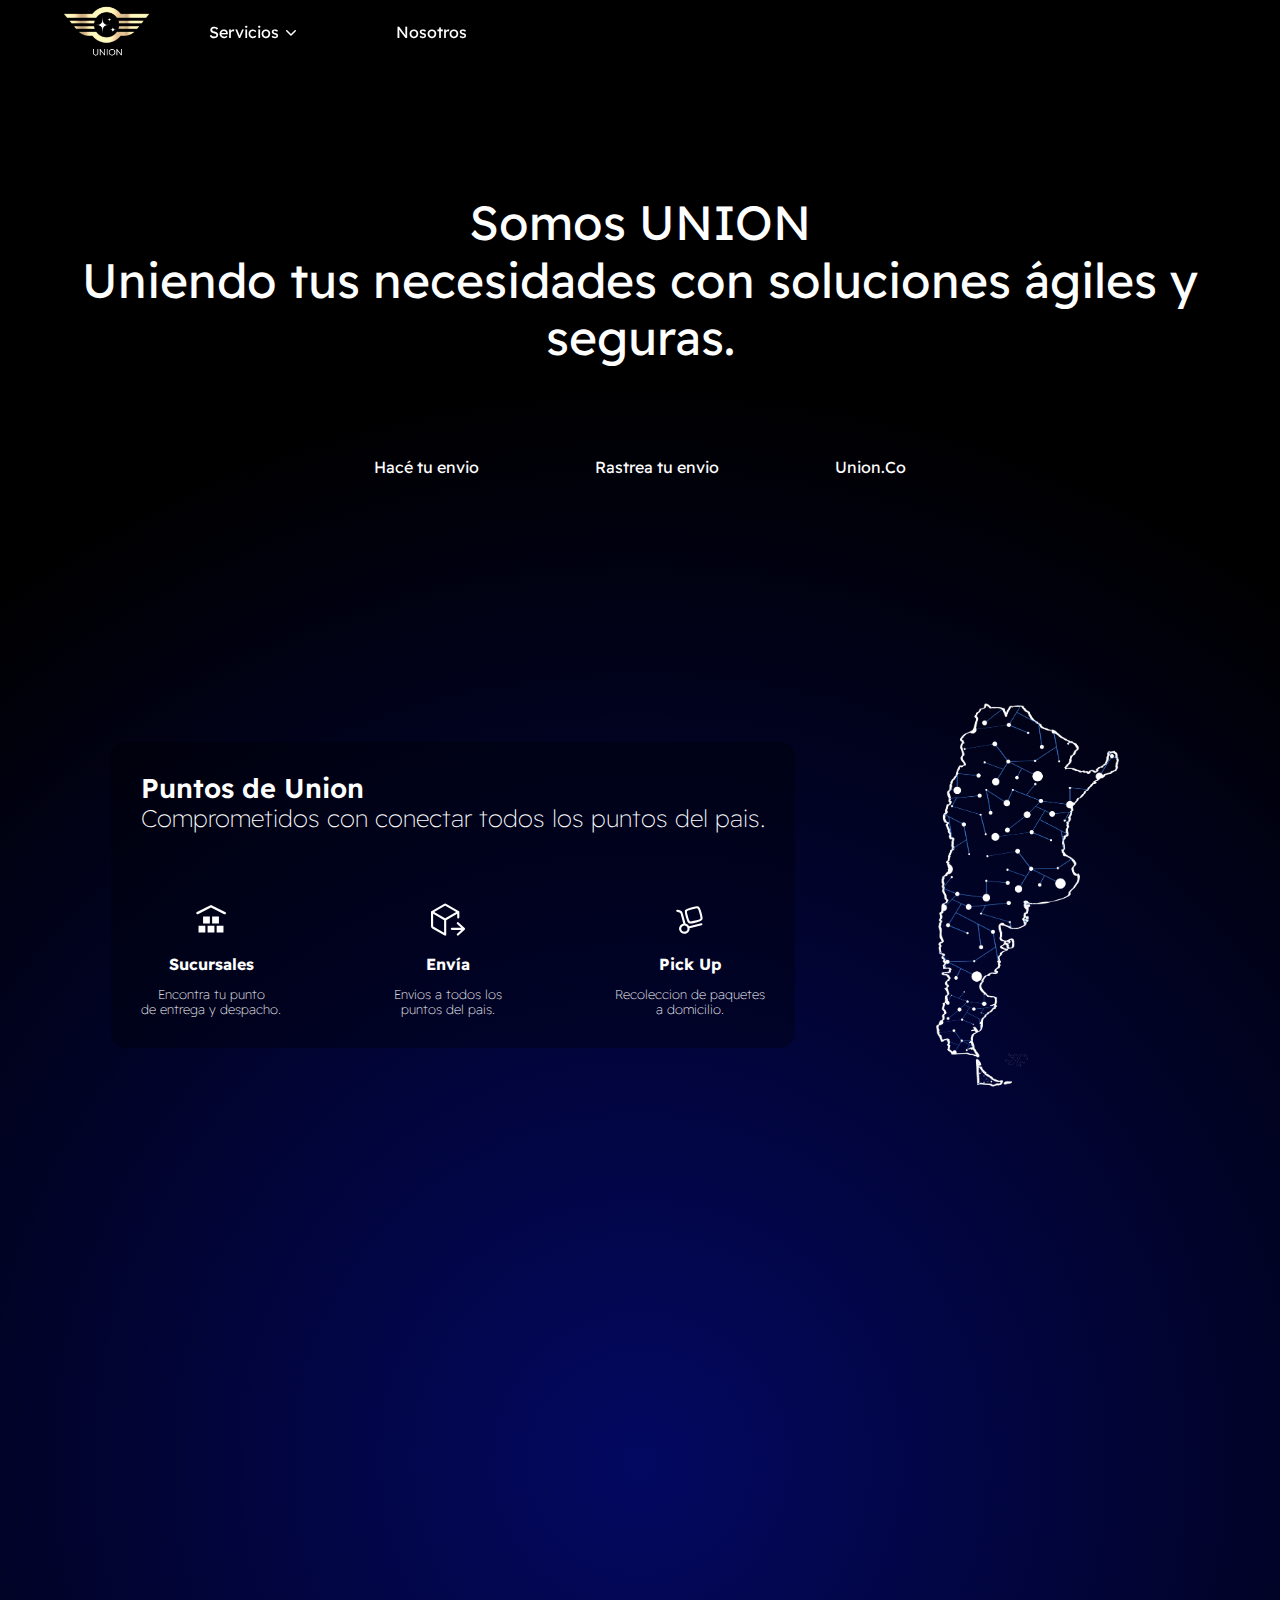
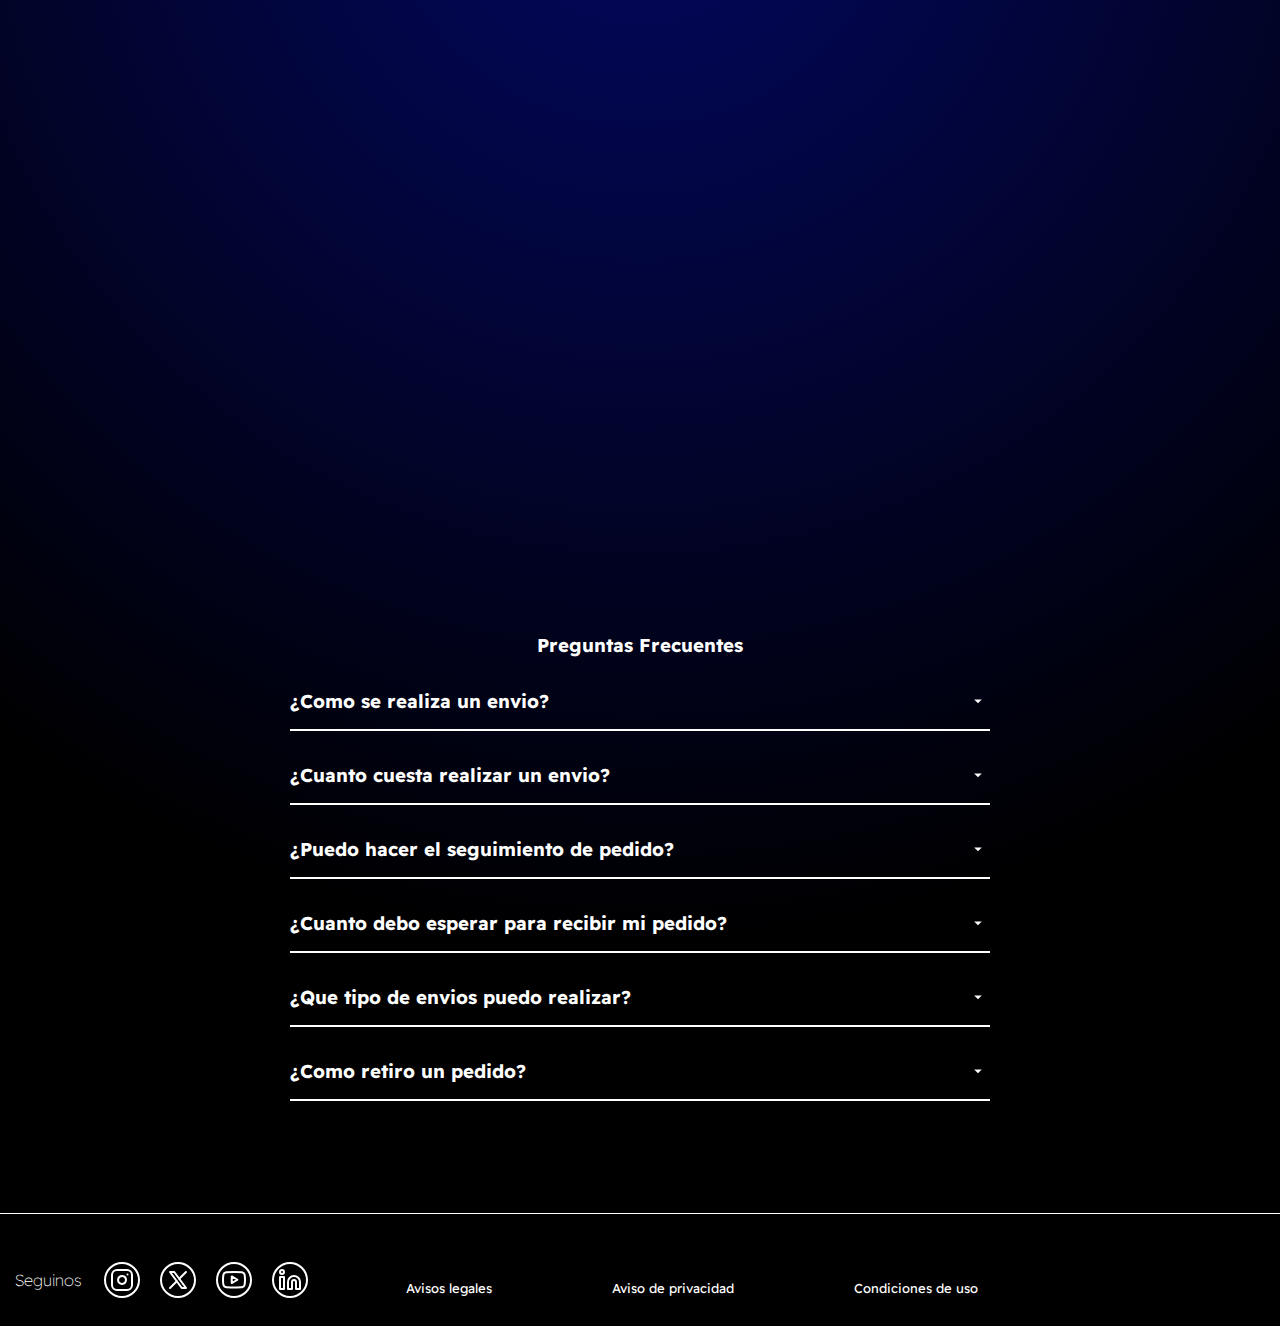
==== commit 37710315: "Header arreglado, formulario cotizacion terminado" ====
--- a/index.html
+++ b/index.html
@@ -39,23 +39,19 @@
                             <ul class="dropdown-list-items">
                                 <li>
                                     <svg xmlns="http://www.w3.org/2000/svg" width="24" height="24" viewBox="0 0 256 256"><path fill="#000000" d="m221.76 69.66l-88-48.18a12 12 0 0 0-11.52 0l-88 48.18A12 12 0 0 0 28 80.18v95.64a12 12 0 0 0 6.24 10.52l88 48.18a11.95 11.95 0 0 0 11.52 0l88-48.18a12 12 0 0 0 6.24-10.52V80.18a12 12 0 0 0-6.24-10.52M126.08 28.5a3.94 3.94 0 0 1 3.84 0L216.67 76L178.5 96.89a4 4 0 0 0-.58-.4l-88-48.18Zm1.92 96L39.33 76l42.23-23.13l88.67 48.54Zm-89.92 54.8a4 4 0 0 1-2.08-3.5V83.29l88 48.16v94.91Zm179.84 0l-85.92 47v-94.85l40-21.89V152a4 4 0 0 0 8 0v-46.82l40-21.89v92.53a4 4 0 0 1-2.08 3.5Z"/></svg>
-                                    <div class="item-title" onclick="window.open('/pages/envios.html')">
+                                    <a class="item-title" href="pages/envios.html">
                                         <h3>Envios</h3>
-                                    </div>
+                                    </a>
                                 </li>
                                 <li>
                                     <svg xmlns="http://www.w3.org/2000/svg" width="24" height="24" viewBox="0 0 48 48"><path fill="none" stroke="#000000" stroke-linecap="round" stroke-linejoin="round" d="M7.985 13.23c-.014.312-.047.619-.047.934a19.97 19.97 0 0 0 32.124 15.87Zm15.905 8.332l1.32-2.303"/><path fill="none" stroke="#000000" stroke-linecap="round" stroke-linejoin="round" d="M24.31 33.83S24 37.99 27.2 43.5H10.07a89 89 0 0 0 5.071-13.969M39.03 15.654a12.813 12.813 0 0 0-18.233-9.9"/><path fill="none" stroke="#000000" stroke-linecap="round" stroke-linejoin="round" d="M35.517 16.11a9.27 9.27 0 0 0-13.19-7.161"/><path fill="none" stroke="#000000" stroke-linecap="round" stroke-linejoin="round" d="M32.004 16.567a5.725 5.725 0 0 0-8.146-4.423"/><circle cx="25.744" cy="18.328" r="1.077" fill="none" stroke="#000000" stroke-linecap="round" stroke-linejoin="round"/></svg>
-                                    <div class="item-title" onclick="window.open('/pages/seguimientos.html')">
+                                    <a class="item-title" href="/pages/seguimientos.html">
                                         <h3>Seguimiento</h3>
-                                    </div>
+                                    </a>
                                 </li>
                             </ul>
                         </div>
                     </div>
-                </li>
-
-                <li>
-                    <a href="/pages/tarifas.html" title="Tarifas">Tarifas</a>
                 </li>
 
                 <li>
@@ -80,13 +76,9 @@
                 <a href="/pages/seguimientos.html" title="Seguimiento">Seguimiento</a>
             </li>
             <li>
-                <a href="/pages/tarifas.html" title="Tarifas">Tarifas</a>
-            </li>
-            <li>
                 <a href="/pages/nosotros.html" title="Nosotros">Nosotros</a>
             </li>
         </div>
-
 
     </header>
 
@@ -142,7 +134,7 @@
                     </ul>
                 </div>
             </div>
-            <img src="/media/img/mapa.png" alt="">
+            <img src="/media/img/mapa.png" alt="Mapa">
         </div>
         <div class="main2-div2 hidden">
             <div class="carousel-main2">
@@ -170,7 +162,7 @@
         <div class="transport-main3">
             <div>
                 <figure>
-                    <a href="/pages/envios.html"><img src="/media/img/moto.jpg" alt="Lavender Fields"></a>
+                    <a href="/pages/envios.html"><img src="/media/img/moto.jpg" alt="Moto"></a>
                 </figure>
                 <div class="photo-preview">
                     <h2>Distancias cortas</h2>
@@ -181,7 +173,7 @@
             </div>
             <div>
                 <figure>
-                    <a href="/pages/envios.html"><img src="/media/img/camioneta.jpg" alt="Snowy Mountains"></a>
+                    <a href="/pages/envios.html"><img src="/media/img/camioneta.jpg" alt="Camioneta"></a>
                 </figure>
                 <div class="photo-preview">
                     <h2>Distancias medias</h2>
@@ -192,7 +184,7 @@
             </div>
             <div>
                 <figure>
-                    <a href="/pages/envios.html"><img src="/media/img/camiones.jpg" alt="Wooden Bridge"></a>
+                    <a href="/pages/envios.html"><img src="/media/img/camiones.jpg" alt="Camiones"></a>
                 </figure>
                 <div class="photo-preview">
                     <h2>Distancias largas</h2>
@@ -203,7 +195,7 @@
             </div>
             <div>
                 <figure>
-                    <a href="/pages/envios.html"><img src="/media/img/avion.jpg" alt="Autumn Forest"></a>
+                    <a href="/pages/envios.html"><img src="/media/img/avion.jpg" alt="Avion"></a>
                 </figure>
                 <div class="photo-preview">
                     <h2>Transporte aereo</h2>
--- a/css/style.css
+++ b/css/style.css
@@ -14,7 +14,6 @@
 * {
     margin: 0;
     padding: 0;
-    padding-left: 0;
     box-sizing: border-box;
     font-family: "Readex Pro", sans-serif;
 }
@@ -138,6 +137,7 @@
     display: grid;
     width: 100%;
     grid-template-columns: 1fr 1fr;
+    padding-left: 0;
 }
 
 .dropdown-list-items > li {
@@ -161,10 +161,15 @@
     height: 1.5rem;
 }
 
+.item-title {
+    text-decoration: none;
+}
+
 .item-title > h3 {
     font-weight: 500;
     font-size: 0.875rem;
     color: var(--link-navbar-hover);
+    margin-bottom: 0;
 }
 /*---Dropdown Menu---*/
 
@@ -174,6 +179,8 @@
     list-style-type: none;
     align-items: center;
     gap: 5rem;
+    padding-left: 32px;
+    margin-bottom: 0;
 }
 
 .links > li {
@@ -246,7 +253,7 @@
 }
 
 .responsive-menu.open {
-    height: 220px;
+    height: 240px;
 }
 /*----------Header Section---------*/
 
@@ -773,10 +780,6 @@
         box-shadow:0 .5rem 1rem rgba(0, 0, 0, .1);
         transition: .3s ease;
     }
-    
-    #language {
-        display: none;
-    }
 
     .toggle-btn {
         display: block;
@@ -785,24 +788,12 @@
     .responsive-menu {
         display: block;
     }
-
-    .div2-one {
-        display: flex;
-        flex-direction: column;
-        justify-content: flex-start;
-    }
-
-    .div2-one > a {
-        gap: 0;
-        text-align: center;
-    }
-
 }
 
 @media screen and (max-width: 576px) {
     .responsive-menu {
         left: 2rem;
-        width: unset;
+        
     }
 }
 /*----------Media Queries----------*/